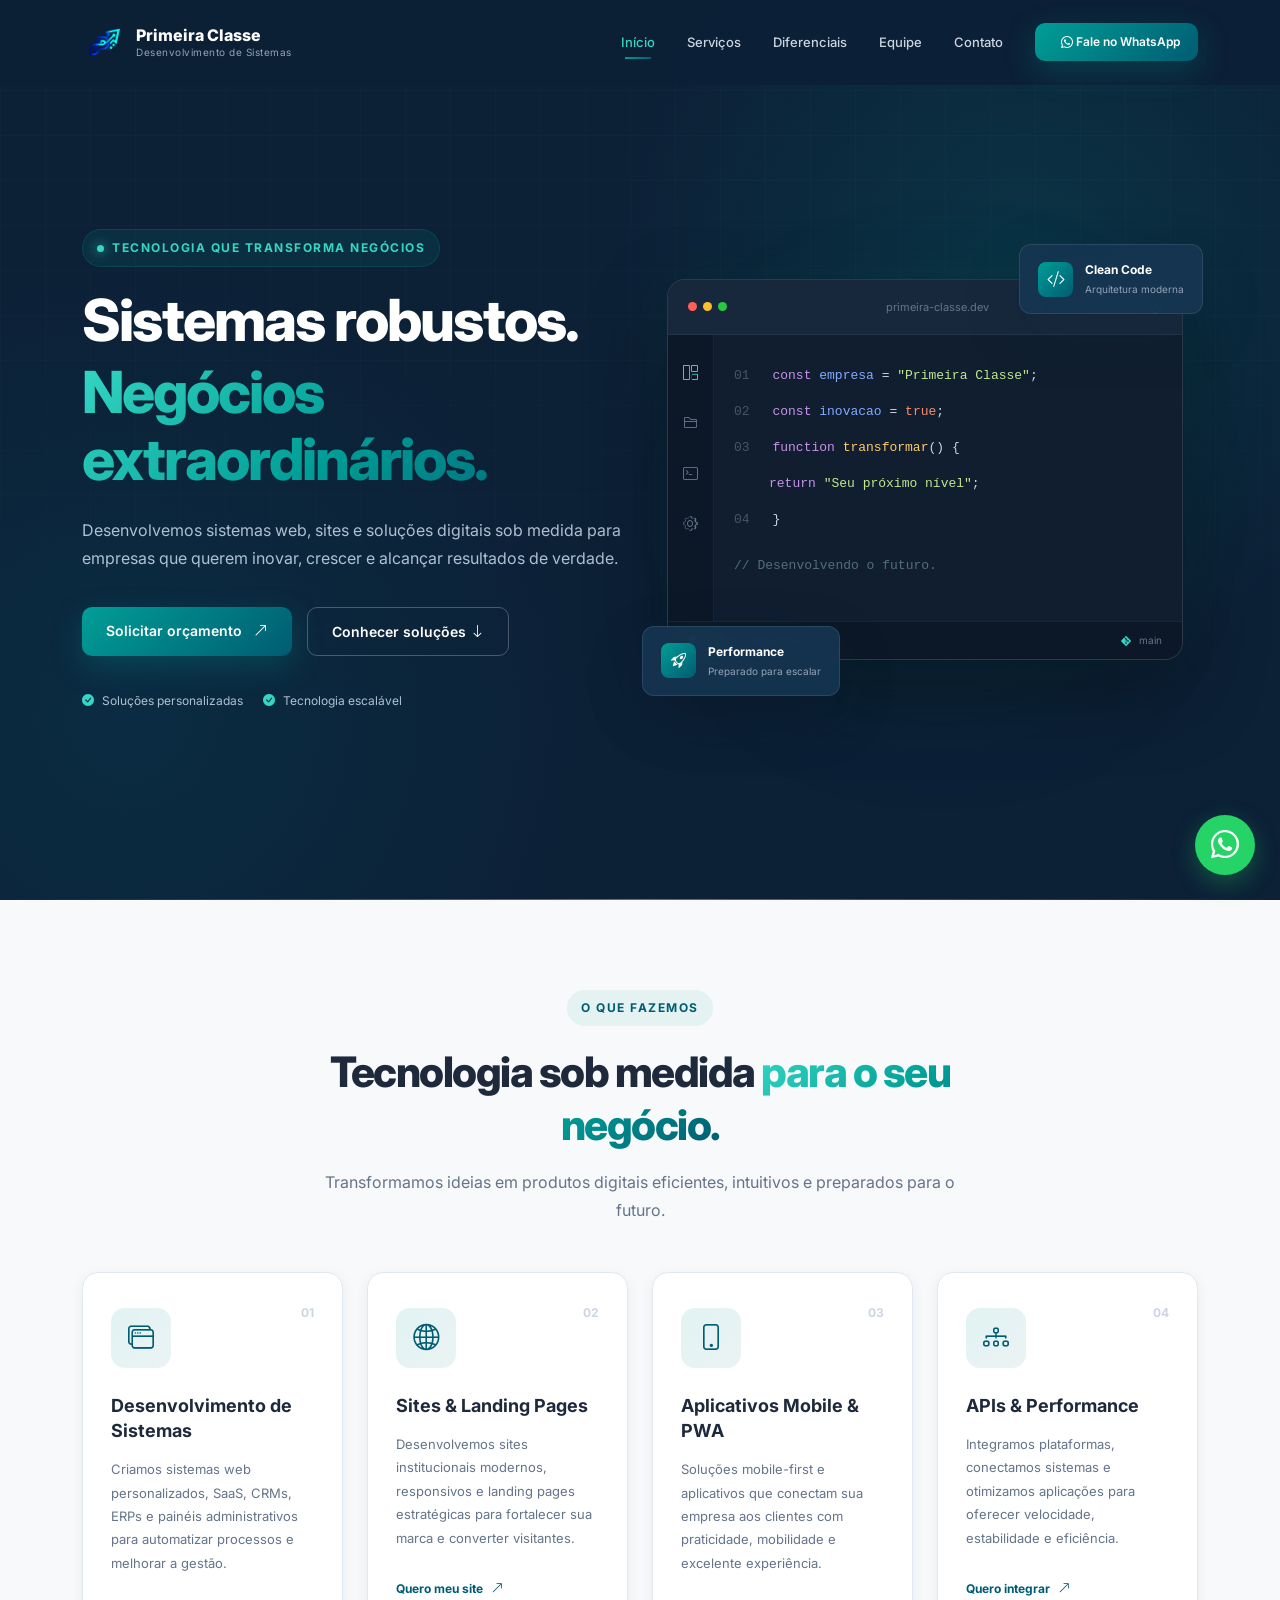
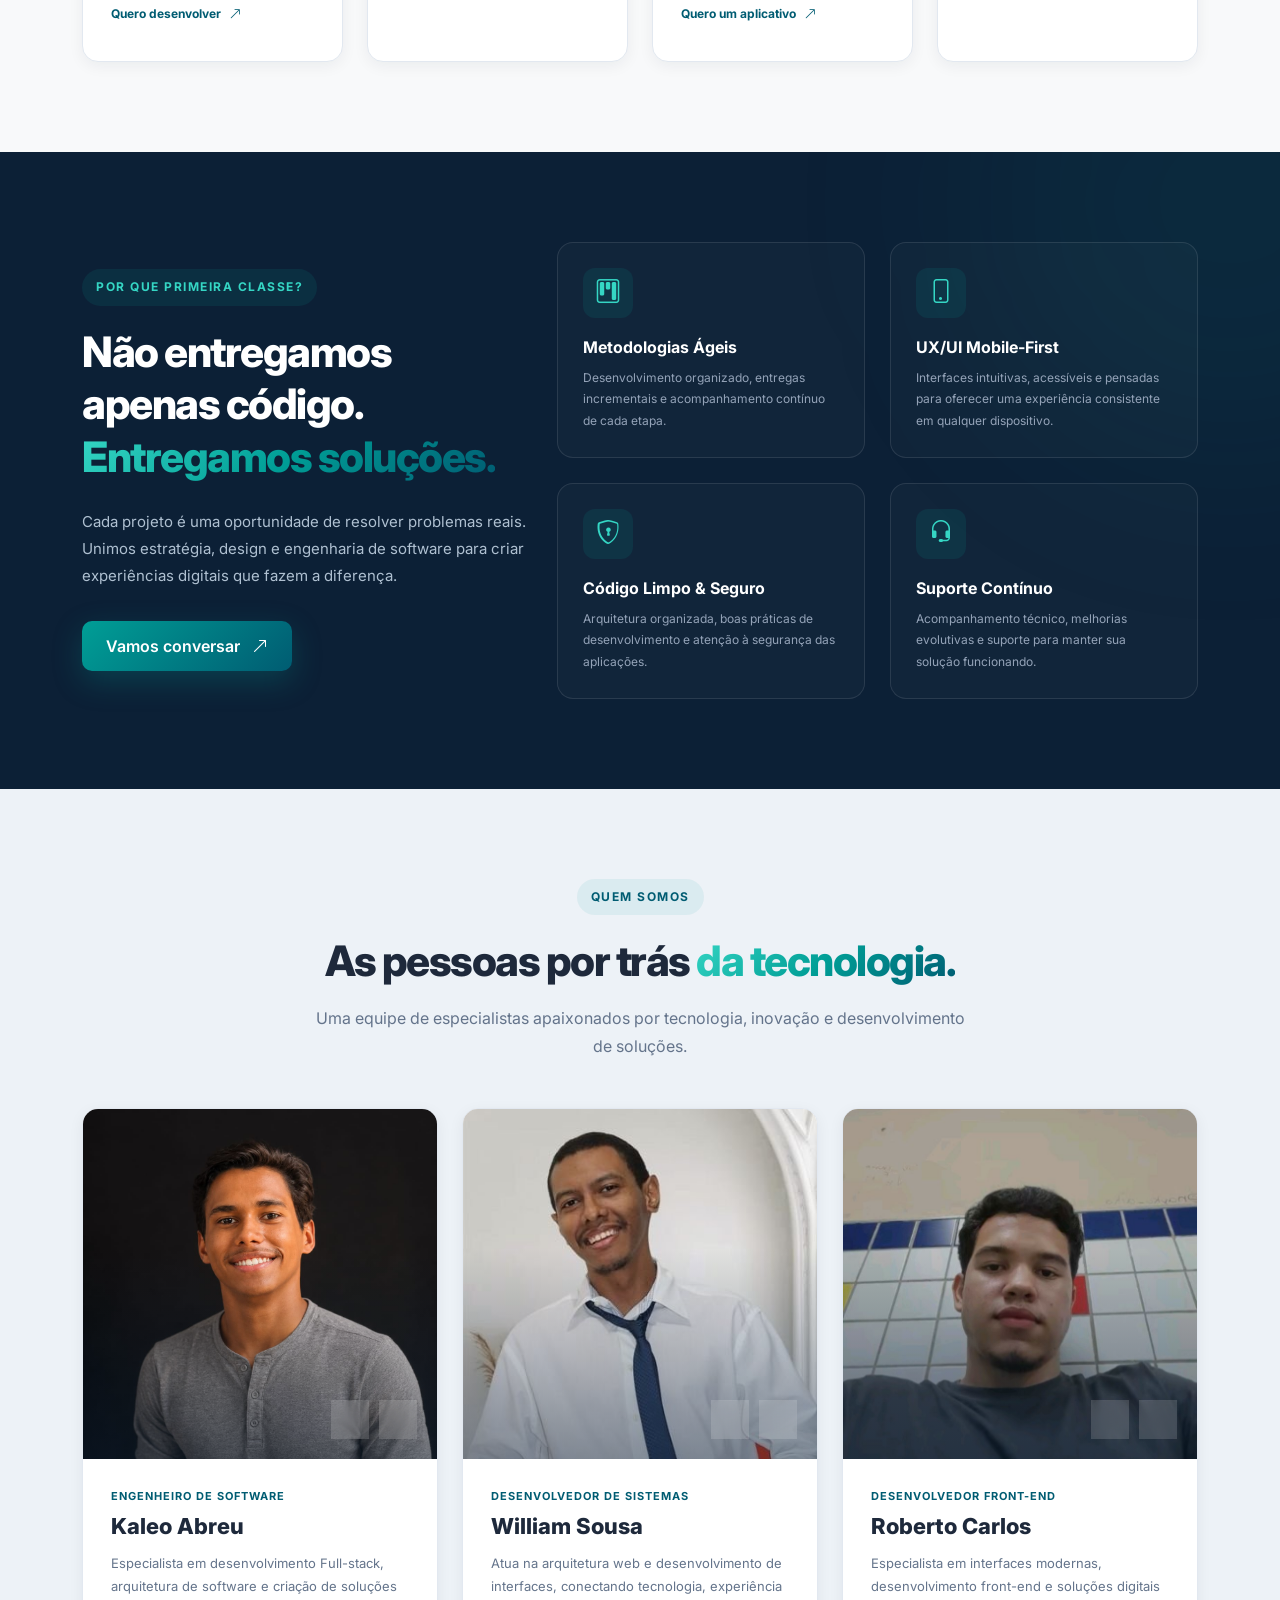
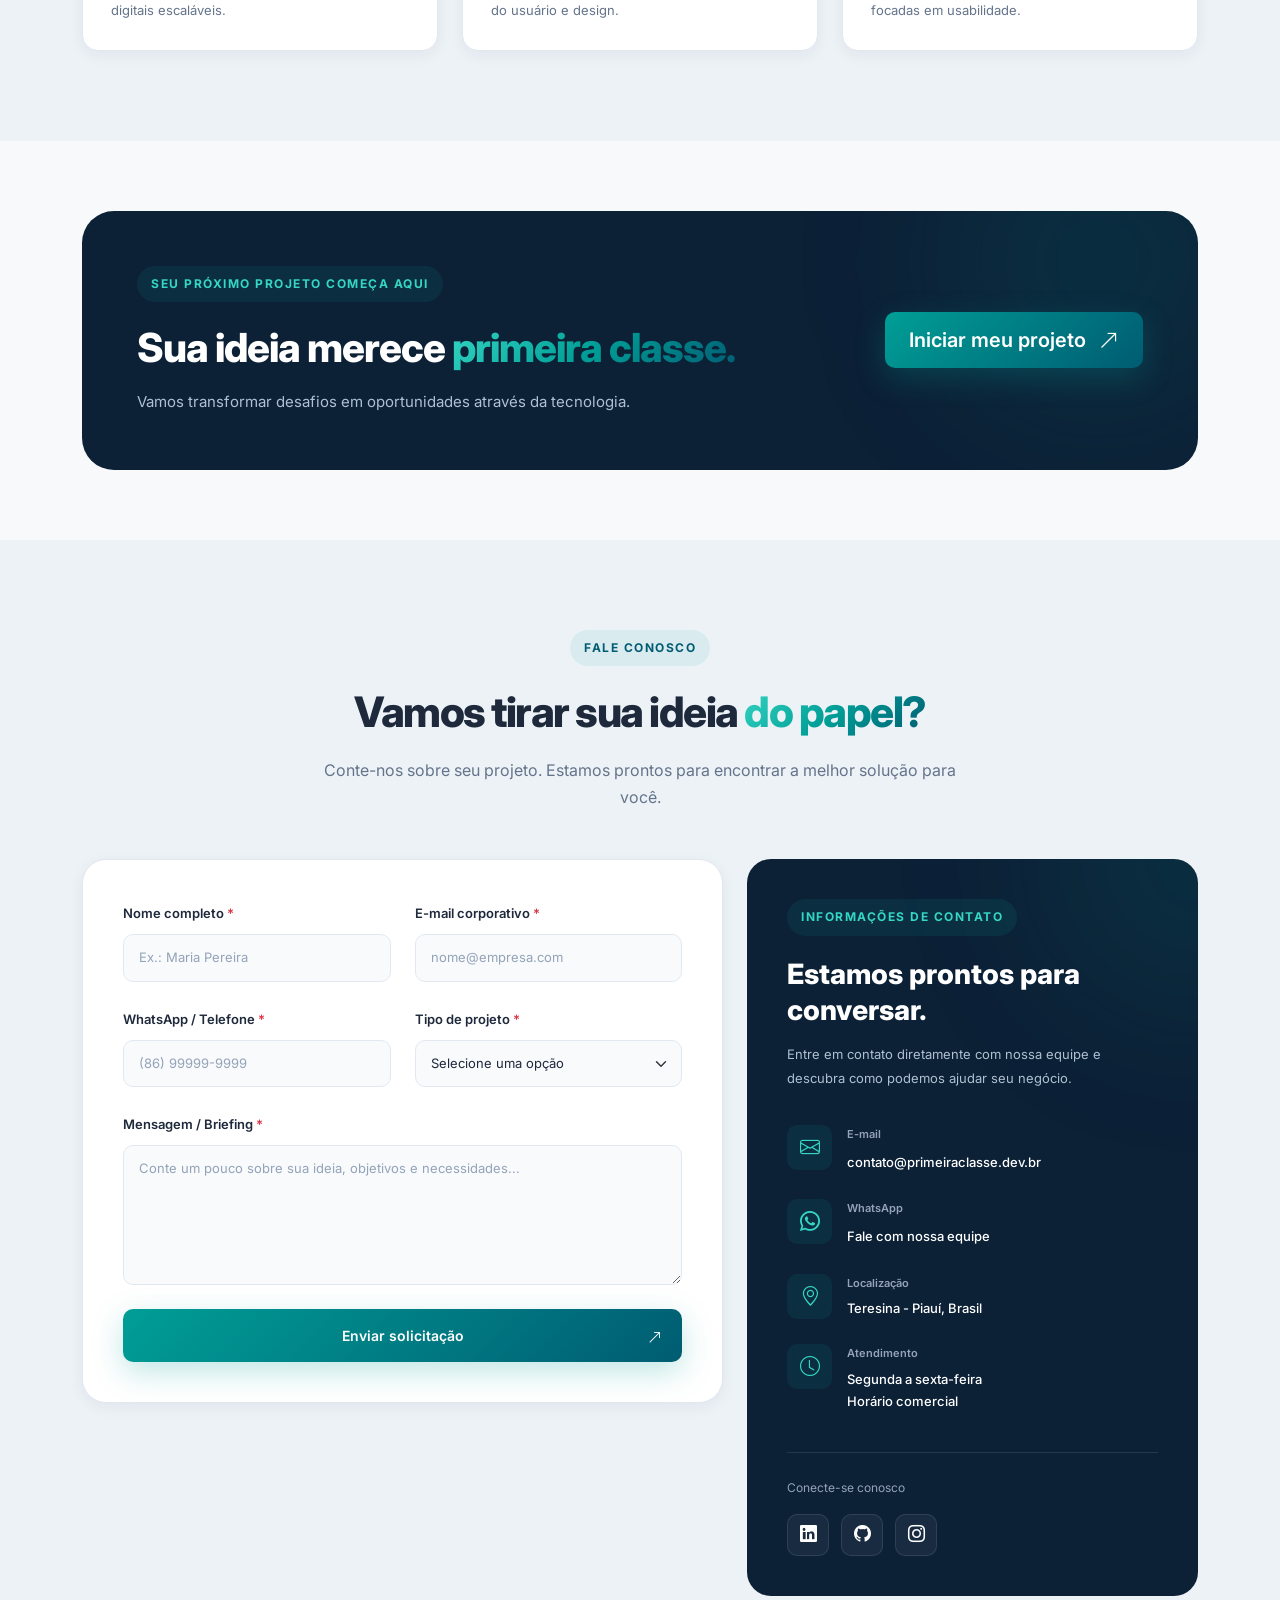
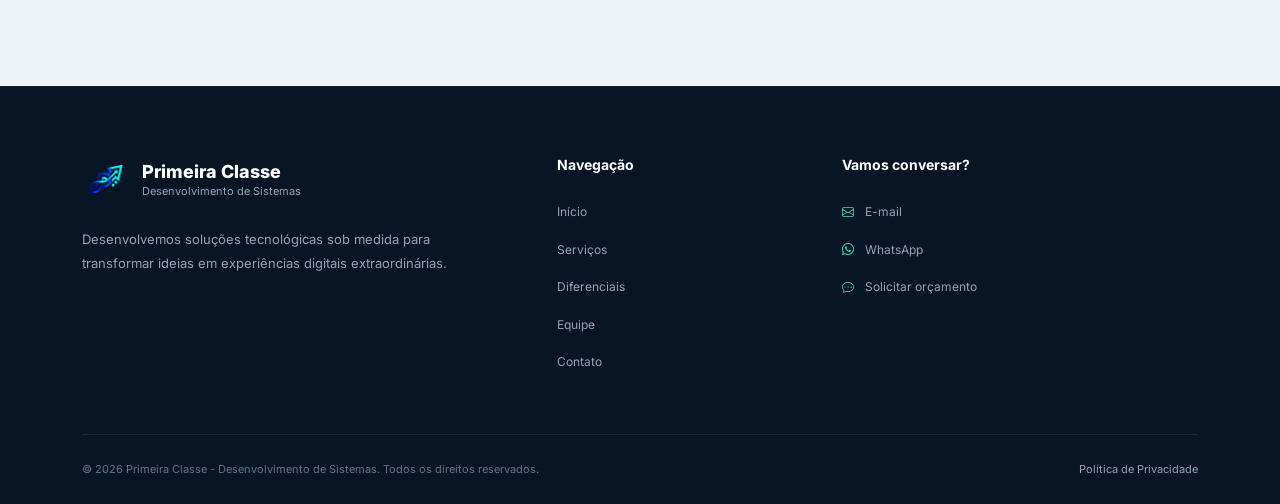
==== index.html @ 5c765a1a "sobre os fundadores" ====
<!DOCTYPE html>
<html lang="pt-BR">

<head>
    <meta charset="UTF-8">
    <meta name="viewport" content="width=device-width, initial-scale=1.0">

    <meta name="description"
        content="Primeira Classe - Desenvolvimento de Sistemas. Criamos sistemas web, sites modernos, aplicativos e soluções digitais sob medida para transformar negócios.">

    <meta name="keywords"
        content="desenvolvimento de sistemas, desenvolvimento web, sites, aplicativos, software sob medida, Primeira Classe">

    <meta name="author" content="Primeira Classe - Desenvolvimento de Sistemas">

    <meta name="theme-color" content="#0C2036">

    <!-- Open Graph (Redes Sociais) -->
    <meta property="og:type" content="website">
    <meta property="og:site_name" content="Primeira Classe">
    <meta property="og:title" content="Primeira Classe | Desenvolvimento de Sistemas">
    <meta property="og:description" content="Primeira Classe - Desenvolvimento de Sistemas. Criamos sistemas web, sites, aplicativos e soluções digitais para seu negócio.">
    <meta property="og:image" content="https://raw.githubusercontent.com/willianjonhy05/primeiraclassev2/refs/heads/main/img/banner_primeira_classe.jpg">
    <meta property="og:url" content="https://primeiraclasse.dev.br/">
    <meta property="og:locale" content="pt_BR">    



    <!-- Twitter Meta Tags -->
    <meta name="twitter:card" content="summary_large_image">
    <meta name="twitter:title" content="Primeira Classe | Desenvolvimento de Sistemas">
    <meta name="twitter:description" content="Primeira Classe - Desenvolvimento de Sistemas. Criamos sistemas web, sites, aplicativos e soluções digitais para seu negócio.">
    <meta name="twitter:image" content="https://raw.githubusercontent.com/willianjonhy05/primeiraclassev2/refs/heads/main/img/banner_primeira_classe.jpg">
    <meta property="twitter:domain" content="https://primeiraclasse.dev.br/">
    <meta property="twitter:url" content="https://primeiraclasse.dev.br/">
    <meta name="twitter:site" content="@primeiraclassedev">


    <meta property="og:image:width" content="1200">
    <meta property="og:image:height" content="630">
    <meta property="og:image:type" content="image/jpg">


    <title>Primeira Classe | Desenvolvimento de Sistemas</title>

    <!-- Favicon -->
    <link rel="icon" type="image/png" href="img/Logotipo tecnológico de crescimento azul e teal.png">

    <!-- Google Fonts -->
    <link rel="preconnect" href="https://fonts.googleapis.com">
    <link rel="preconnect" href="https://fonts.gstatic.com" crossorigin>

    <link href="https://fonts.googleapis.com/css2?family=Inter:wght@400;500;600;700;800&display=swap" rel="stylesheet">

    <!-- Bootstrap 5.3 -->
    <link href="https://cdn.jsdelivr.net/npm/bootstrap@5.3.3/dist/css/bootstrap.min.css" rel="stylesheet">

    <!-- Bootstrap Icons -->
    <link href="https://cdn.jsdelivr.net/npm/bootstrap-icons@1.11.3/font/bootstrap-icons.min.css" rel="stylesheet">

    <!-- CSS Customizado -->
    <link rel="stylesheet" href="style.css">

    <!-- Dados Estruturados Schema.org (JSON-LD) -->
<script type="application/ld+json">
{
  "@context": "https://schema.org",
  "@graph": [
    {
      "@type": "Organization",
      "@id": "https://primeiraclasse.dev.br/#organization",
      "name": "Primeira Classe Desenvolvimento de Sistemas",
      "alternateName": "Primeira Classe",
      "url": "https://primeiraclasse.dev.br",
      "logo": {
        "@type": "ImageObject",
        "url": "https://primeiraclasse.dev.br/assets/logo.png"
      },
      "description": "Empresa especializada no desenvolvimento de sistemas online, aplicações web sob medida, APIs e plataformas corporativas de alta performance.",
      "address": {
        "@type": "PostalAddress",
        "addressLocality": "Teresina",
        "addressRegion": "PI",
        "addressCountry": "BR"
      },
      "areaServed": {
        "@type": "Country",
        "name": "Brasil"
      },
      "founders": [
            {
                "@type": "Person",
                "@id": "https://primeiraclasse.dev.br/#johny-william",
                "name": "Johny William Pereira de Sousa",
                "alternateName": ["William Sousa", "Johny William"],
                "jobTitle": "Co-fundador, Jornalista & Desenvolvedor Web",
                "worksFor": { "@id": "https://primeiraclasse.dev.br/#organization" },
                "sameAs": [
                "https://github.com/willianjonhy05"
                ]
            },
            {
                "@type": "Person",
                "@id": "https://primeiraclasse.dev.br/#kaleo-cordeiro",
                "name": "Kaleo Cordeiro",
                "alternateName": ["Kaleo Abreu"],
                "jobTitle": "Co-fundador & Desenvolvedor de Sistemas",
                "worksFor": { "@id": "https://primeiraclasse.dev.br/#organization" },
                "sameAs": [
                "https://github.com/Kaleo-Abreu"
                ]
            },
            {
                "@type": "Person",
                "@id": "https://primeiraclasse.dev.br/#roberto-carlos",
                "name": "Roberto Carlos",
                "jobTitle": "Co-fundador & Desenvolvedor de Sistemas",
                "worksFor": { "@id": "https://primeiraclasse.dev.br/#organization" },
                "sameAs": [
                "https://github.com/Crvg07"
                ]
            }
            ],
      "knowsAbout": [
        "Desenvolvimento Web",
        "Sistemas Online Sob Medida",
        "Engenharia de Software",
        "Desenvolvimento de APIs",
        "Aplicações Mobile",
        "Arquitetura de Software"
      ],
      "sameAs": [
        "https://github.com/willianjonhy05"
      ]
    },
    {
      "@type": "WebSite",
      "@id": "https://primeiraclasse.dev.br/#website",
      "url": "https://primeiraclasse.dev.br",
      "name": "Primeira Classe | Sistemas Online de Alta Performance",
      "description": "Desenvolvimento de sistemas online, plataformas corporativas e soluções digitais sob medida.",
      "publisher": {
        "@id": "https://primeiraclasse.dev.br/#organization"
      },
      "inLanguage": "pt-BR"
    },
    {
      "@type": "Service",
      "serviceType": "Desenvolvimento de Sistemas Web e Software Sob Medida",
      "provider": {
        "@id": "https://primeiraclasse.dev.br/#organization"
      },
      "areaServed": {
        "@type": "Country",
        "name": "Brasil"
      },
      "hasOfferCatalog": {
        "@type": "OfferCatalog",
        "name": "Soluções Digitais Primeira Classe",
        "itemListElement": [
          {
            "@type": "Offer",
            "itemOffered": {
              "@type": "Service",
              "name": "Sistemas Web Customizados"
            }
          },
          {
            "@type": "Offer",
            "itemOffered": {
              "@type": "Service",
              "name": "APIs e Microsserviços"
            }
          },
          {
            "@type": "Offer",
            "itemOffered": {
              "@type": "Service",
              "name": "Plataformas Corporativas e Portais"
            }
          }
        ]
      }
    }
  ]
}
</script>
</head>

<body>

    <!-- =========================
         HEADER / NAVBAR
    ========================== -->
    <header>
        <nav class="navbar navbar-expand-lg fixed-top navbar-custom" id="mainNavbar">
            <div class="container">

                <a class="navbar-brand brand" href="#inicio">
                    <img src="img/Logotipo tecnológico de crescimento azul e teal.png" alt="Primeira Classe"
                        class="brand-logo" onerror="this.style.display='none'">

                    <span class="brand-text">
                        <strong>Primeira Classe</strong>
                        <small>Desenvolvimento de Sistemas</small>
                    </span>
                </a>

                <button class="navbar-toggler custom-toggler" type="button" data-bs-toggle="collapse"
                    data-bs-target="#navbarMenu" aria-controls="navbarMenu" aria-expanded="false"
                    aria-label="Abrir menu de navegação">

                    <i class="bi bi-list"></i>
                </button>

                <div class="collapse navbar-collapse" id="navbarMenu">

                    <ul class="navbar-nav ms-auto align-items-lg-center gap-lg-3">

                        <li class="nav-item">
                            <a class="nav-link active" href="#inicio">Início</a>
                        </li>

                        <li class="nav-item">
                            <a class="nav-link" href="#servicos">Serviços</a>
                        </li>

                        <li class="nav-item">
                            <a class="nav-link" href="#diferenciais">Diferenciais</a>
                        </li>

                        <li class="nav-item">
                            <a class="nav-link" href="#equipe">Equipe</a>
                        </li>

                        <li class="nav-item">
                            <a class="nav-link" href="#contato">Contato</a>
                        </li>

                        <li class="nav-item ms-lg-2">
                            <a href="https://wa.me/5586988978435" class="btn btn-primary-custom btn-navbar"
                                target="_blank" rel="noopener noreferrer">

                                <i class="bi bi-whatsapp"></i>
                                Fale no WhatsApp
                            </a>
                        </li>

                    </ul>

                </div>
            </div>
        </nav>
    </header>


    <main>

        <!-- =========================
             HERO SECTION
        ========================== -->
        <section class="hero-section" id="inicio">

            <div class="hero-background"></div>

            <div class="container position-relative">

                <div class="row align-items-center gy-5">

                    <div class="col-lg-6">

                        <div class="hero-content reveal">

                            <span class="section-tag hero-tag">
                                <span class="tag-dot"></span>
                                Tecnologia que transforma negócios
                            </span>

                            <h1>
                                Sistemas robustos.
                                <span class="gradient-text">
                                    Negócios extraordinários.
                                </span>
                            </h1>

                            <p class="hero-description">
                                Desenvolvemos sistemas web, sites e soluções digitais
                                sob medida para empresas que querem inovar, crescer
                                e alcançar resultados de verdade.
                            </p>

                            <div class="hero-buttons">

                                <a href="#contato" class="btn btn-primary-custom btn-lg">

                                    Solicitar orçamento
                                    <i class="bi bi-arrow-up-right"></i>
                                </a>

                                <a href="#servicos" class="btn btn-outline-light-custom btn-lg">

                                    Conhecer soluções
                                    <i class="bi bi-arrow-down"></i>
                                </a>

                            </div>

                            <div class="hero-trust">

                                <div class="trust-item">
                                    <i class="bi bi-check-circle-fill"></i>
                                    Soluções personalizadas
                                </div>

                                <div class="trust-item">
                                    <i class="bi bi-check-circle-fill"></i>
                                    Tecnologia escalável
                                </div>

                            </div>

                        </div>
                    </div>


                    <!-- Mockup tecnológico -->
                                    <div class="col-lg-6">
                    <div class="hero-visual reveal">
                        <div class="floating-badge badge-top">
                            <i class="bi bi-code-slash"></i>
                            <div>
                                <strong>Clean Code</strong>
                                <small>Arquitetura moderna</small>
                            </div>
                        </div>

                        <div class="code-window" id="tilt-window">
                            <div class="window-header">
                                <div class="window-dots">
                                    <span></span>
                                    <span></span>
                                    <span></span>
                                </div>
                                <span class="window-title">
                                    primeira-classe.dev
                                </span>
                                <i class="bi bi-shield-check"></i>
                            </div>

                            <div class="code-content">
                                <div class="code-sidebar">
                                    <i class="bi bi-grid-1x2"></i>
                                    <i class="bi bi-folder2"></i>
                                    <i class="bi bi-terminal"></i>
                                    <i class="bi bi-gear"></i>
                                </div>

                                <div class="code-editor">
                                    <div class="code-line">
                                        <span class="line-number">01</span>
                                        <span class="code-purple">const</span>
                                        <span class="code-blue"> empresa</span> =
                                        <span class="code-green"> "Primeira Classe"</span>;
                                    </div>
                                    <div class="code-line">
                                        <span class="line-number">02</span>
                                        <span class="code-purple">const</span>
                                        <span class="code-blue"> inovacao</span> =
                                        <span class="code-orange"> true</span>;
                                    </div>
                                    <div class="code-line">
                                        <span class="line-number">03</span>
                                        <span class="code-purple">function</span>
                                        <span class="code-yellow"> transformar</span>() {
                                    </div>
                                    <div class="code-line indent">
                                        <span class="code-purple">return</span>
                                        <span class="code-green"> "Seu próximo nível"</span>;
                                    </div>
                                    <div class="code-line">
                                        <span class="line-number">04</span>
                                        }
                                    </div>
                                    <div class="code-line mt-4">
                                        <span class="code-comment">
                                            // Desenvolvendo o futuro.
                                        </span>
                                    </div>
                                </div>
                            </div>

                            <div class="window-footer">
                                <span>
                                    <i class="bi bi-circle-fill"></i>
                                    Sistema operacional
                                </span>
                                <span>
                                    <i class="bi bi-git"></i>
                                    main
                                </span>
                            </div>
                        </div>

                        <div class="floating-badge badge-bottom">
                            <div class="badge-icon">
                                <i class="bi bi-rocket-takeoff"></i>
                            </div>
                            <div>
                                <strong>Performance</strong>
                                <small>Preparado para escalar</small>
                            </div>
                        </div>

                        <div class="visual-glow"></div>
                    </div>
                </div>

                </div>
            </div>

            <div class="hero-bottom-line"></div>

        </section>


        <!-- =========================
             SERVIÇOS
        ========================== -->
        <section class="services-section section-padding" id="servicos">

            <div class="container">

                <div class="section-header text-center reveal">

                    <span class="section-tag">
                        O que fazemos
                    </span>

                    <h2>
                        Tecnologia sob medida
                        <span class="gradient-text-light">
                            para o seu negócio.
                        </span>
                    </h2>

                    <p>
                        Transformamos ideias em produtos digitais eficientes,
                        intuitivos e preparados para o futuro.
                    </p>

                </div>

                <div class="row g-4 mt-4">

                    <!-- Serviço 1 -->
                    <div class="col-md-6 col-xl-3">

                        <article class="service-card reveal">

                            <div class="service-icon">
                                <i class="bi bi-window-stack"></i>
                            </div>

                            <span class="service-number">01</span>

                            <h3>Desenvolvimento de Sistemas</h3>

                            <p>
                                Criamos sistemas web personalizados, SaaS, CRMs,
                                ERPs e painéis administrativos para automatizar
                                processos e melhorar a gestão.
                            </p>

                            <a href="#contato" class="service-link">
                                Quero desenvolver
                                <i class="bi bi-arrow-up-right"></i>
                            </a>

                        </article>
                    </div>


                    <!-- Serviço 2 -->
                    <div class="col-md-6 col-xl-3">

                        <article class="service-card reveal">

                            <div class="service-icon">
                                <i class="bi bi-globe2"></i>
                            </div>

                            <span class="service-number">02</span>

                            <h3>Sites & Landing Pages</h3>

                            <p>
                                Desenvolvemos sites institucionais modernos,
                                responsivos e landing pages estratégicas
                                para fortalecer sua marca e converter visitantes.
                            </p>

                            <a href="#contato" class="service-link">
                                Quero meu site
                                <i class="bi bi-arrow-up-right"></i>
                            </a>

                        </article>
                    </div>


                    <!-- Serviço 3 -->
                    <div class="col-md-6 col-xl-3">

                        <article class="service-card reveal">

                            <div class="service-icon">
                                <i class="bi bi-phone"></i>
                            </div>

                            <span class="service-number">03</span>

                            <h3>Aplicativos Mobile & PWA</h3>

                            <p>
                                Soluções mobile-first e aplicativos que conectam
                                sua empresa aos clientes com praticidade,
                                mobilidade e excelente experiência.
                            </p>

                            <a href="#contato" class="service-link">
                                Quero um aplicativo
                                <i class="bi bi-arrow-up-right"></i>
                            </a>

                        </article>
                    </div>


                    <!-- Serviço 4 -->
                    <div class="col-md-6 col-xl-3">

                        <article class="service-card reveal">

                            <div class="service-icon">
                                <i class="bi bi-diagram-3"></i>
                            </div>

                            <span class="service-number">04</span>

                            <h3>APIs & Performance</h3>

                            <p>
                                Integramos plataformas, conectamos sistemas
                                e otimizamos aplicações para oferecer
                                velocidade, estabilidade e eficiência.
                            </p>

                            <a href="#contato" class="service-link">
                                Quero integrar
                                <i class="bi bi-arrow-up-right"></i>
                            </a>

                        </article>
                    </div>

                </div>

            </div>

        </section>


        <!-- =========================
             DIFERENCIAIS
        ========================== -->
        <section class="differentials-section section-padding" id="diferenciais">

            <div class="container">

                <div class="row align-items-center gy-5">

                    <div class="col-lg-5">

                        <div class="differentials-content reveal">

                            <span class="section-tag">
                                Por que Primeira Classe?
                            </span>

                            <h2>
                                Não entregamos apenas código.
                                <span class="gradient-text-light">
                                    Entregamos soluções.
                                </span>
                            </h2>

                            <p>
                                Cada projeto é uma oportunidade de resolver
                                problemas reais. Unimos estratégia, design
                                e engenharia de software para criar experiências
                                digitais que fazem a diferença.
                            </p>

                            <a href="#contato" class="btn btn-primary-custom mt-3">

                                Vamos conversar
                                <i class="bi bi-arrow-up-right"></i>

                            </a>

                        </div>

                    </div>


                    <div class="col-lg-7">

                        <div class="differentials-grid">

                            <article class="differential-item reveal">

                                <div class="differential-icon">
                                    <i class="bi bi-kanban"></i>
                                </div>

                                <div>
                                    <h3>Metodologias Ágeis</h3>

                                    <p>
                                        Desenvolvimento organizado, entregas
                                        incrementais e acompanhamento contínuo
                                        de cada etapa.
                                    </p>
                                </div>

                            </article>


                            <article class="differential-item reveal">

                                <div class="differential-icon">
                                    <i class="bi bi-phone"></i>
                                </div>

                                <div>
                                    <h3>UX/UI Mobile-First</h3>

                                    <p>
                                        Interfaces intuitivas, acessíveis e
                                        pensadas para oferecer uma experiência
                                        consistente em qualquer dispositivo.
                                    </p>
                                </div>

                            </article>


                            <article class="differential-item reveal">

                                <div class="differential-icon">
                                    <i class="bi bi-shield-lock"></i>
                                </div>

                                <div>
                                    <h3>Código Limpo & Seguro</h3>

                                    <p>
                                        Arquitetura organizada, boas práticas
                                        de desenvolvimento e atenção à
                                        segurança das aplicações.
                                    </p>
                                </div>

                            </article>


                            <article class="differential-item reveal">

                                <div class="differential-icon">
                                    <i class="bi bi-headset"></i>
                                </div>

                                <div>
                                    <h3>Suporte Contínuo</h3>

                                    <p>
                                        Acompanhamento técnico, melhorias
                                        evolutivas e suporte para manter
                                        sua solução funcionando.
                                    </p>
                                </div>

                            </article>

                        </div>

                    </div>

                </div>

            </div>

        </section>


        <!-- =========================
             EQUIPE
        ========================== -->
        <section class="team-section section-padding" id="equipe">

            <div class="container">

                <div class="section-header text-center reveal">

                    <span class="section-tag">
                        Quem somos
                    </span>

                    <h2>
                        As pessoas por trás
                        <span class="gradient-text-light">
                            da tecnologia.
                        </span>
                    </h2>

                    <p>
                        Uma equipe de especialistas apaixonados por
                        tecnologia, inovação e desenvolvimento de soluções.
                    </p>

                </div>


                <div class="row g-4 mt-4">

                    <!-- Kaleo Abreu -->
                    <div class="col-md-6 col-lg-4">

                        <article class="team-card reveal">

                            <div class="team-image-wrapper">

                                <img src="img/time/foto-kaleo.jpeg" alt="Foto de Kaleo Abreu" class="team-image"
                                    loading="lazy">

                                <div class="team-image-overlay"></div>

                                <div class="team-social">

                                    <a href="https://github.com/Kaleo-Abreu" target="_blank" rel="noopener noreferrer"
                                        aria-label="GitHub de Kaleo Abreu">

                                        <i class="bi bi-github"></i>
                                    </a>

                                    <a href="https://www.linkedin.com/in/kaleo-abreu/" target="_blank"
                                        rel="noopener noreferrer" aria-label="LinkedIn de Kaleo Abreu">

                                        <i class="bi bi-linkedin"></i>
                                    </a>

                                </div>

                            </div>

                            <div class="team-info">

                                <span class="team-role">
                                    Engenheiro de Software
                                </span>

                                <h3>Kaleo Abreu</h3>

                                <p>
                                    Especialista em desenvolvimento Full-stack,
                                    arquitetura de software e criação de
                                    soluções digitais escaláveis.
                                </p>

                            </div>

                        </article>

                    </div>


                    <!-- William Sousa -->
                    <div class="col-md-6 col-lg-4">

                        <article class="team-card reveal">

                            <div class="team-image-wrapper">

                                <img src="img/time/foto-william.jpg" alt="Foto de William Sousa" class="team-image"
                                    loading="lazy">

                                <div class="team-image-overlay"></div>

                                <div class="team-social">

                                    <a href="https://github.com/willianjonhy05" target="_blank"
                                        rel="noopener noreferrer" aria-label="GitHub de William Sousa">

                                        <i class="bi bi-github"></i>
                                    </a>

                                    <a href="https://www.linkedin.com/in/johny-william-326854116/" target="_blank"
                                        rel="noopener noreferrer" aria-label="LinkedIn de William Sousa">

                                        <i class="bi bi-linkedin"></i>
                                    </a>

                                </div>

                            </div>

                            <div class="team-info">

                                <span class="team-role">
                                    Desenvolvedor de Sistemas
                                </span>

                                <h3>William Sousa</h3>

                                <p>
                                    Atua na arquitetura web e desenvolvimento
                                    de interfaces, conectando tecnologia,
                                    experiência do usuário e design.
                                </p>

                            </div>

                        </article>

                    </div>


                    <!-- Roberto Carlos -->
                    <div class="col-md-6 col-lg-4">

                        <article class="team-card reveal">

                            <div class="team-image-wrapper">

                                <img src="img/time/foto-roberto.jpeg"
                                    alt="Foto de Roberto Carlos" class="team-image" loading="lazy">

                                <div class="team-image-overlay"></div>

                                <div class="team-social">

                                    <a href="https://github.com/Crvg07" target="_blank" rel="noopener noreferrer"
                                        aria-label="GitHub de Roberto Carlos">

                                        <i class="bi bi-github"></i>
                                    </a>

                                    <a href="https://www.linkedin.com/in/roberto-carlos-14a9363b0" target="_blank" rel="noopener noreferrer"
                                        aria-label="LinkedIn de Roberto Carlos">

                                        <i class="bi bi-linkedin"></i>
                                    </a>

                                </div>

                            </div>

                            <div class="team-info">

                                <span class="team-role">
                                    Desenvolvedor Front-end
                                </span>

                                <h3>Roberto Carlos</h3>

                                <p>
                                    Especialista em interfaces modernas,
                                    desenvolvimento front-end e soluções
                                    digitais focadas em usabilidade.
                                </p>

                            </div>

                        </article>

                    </div>

                </div>

            </div>

        </section>


        <!-- =========================
             CTA INTERMEDIÁRIO
        ========================== -->
        <section class="cta-section">

            <div class="container">

                <div class="cta-box reveal">

                    <div class="cta-content">

                        <span class="section-tag cta-tag">
                            Seu próximo projeto começa aqui
                        </span>

                        <h2>
                            Sua ideia merece
                            <span class="gradient-text">
                                primeira classe.
                            </span>
                        </h2>

                        <p>
                            Vamos transformar desafios em oportunidades
                            através da tecnologia.
                        </p>

                    </div>

                    <a href="#contato" class="btn btn-primary-custom btn-lg">

                        Iniciar meu projeto
                        <i class="bi bi-arrow-up-right"></i>

                    </a>

                </div>

            </div>

        </section>


        <!-- =========================
             CONTATO
        ========================== -->
        <section class="contact-section section-padding" id="contato">

            <div class="container">

                <div class="section-header text-center reveal">

                    <span class="section-tag">
                        Fale conosco
                    </span>

                    <h2>
                        Vamos tirar sua ideia
                        <span class="gradient-text-light">
                            do papel?
                        </span>
                    </h2>

                    <p>
                        Conte-nos sobre seu projeto. Estamos prontos
                        para encontrar a melhor solução para você.
                    </p>

                </div>


                <div class="row g-4 mt-4">

                    <!-- Formulário -->
                    <div class="col-lg-7">
                        <div class="contact-form-card reveal">

                            <form action="https://formsubmit.co/ajax/primeiraclassedev@gmail.com" method="POST"
                                id="contactForm" novalidate>
                                <!-- Configurações do FormSubmit -->
                                <input type="hidden" name="_captcha" value="false">
                                <input type="hidden" name="_template" value="table">
                                <input type="hidden" name="_subject"
                                    value="Nova mensagem pelo site da Primeira Classe - Desenvolvimento de Sistemas">

                                <!-- Honeypot anti-spam (deve ser text invisível, não hidden) -->
                                <input type="text" name="_honey" style="display:none" tabindex="-1" autocomplete="off">

                                <div class="row g-4">
                                    <div class="col-md-6">
                                        <label for="nome" class="form-label">
                                            Nome completo <span class="text-danger">*</span>
                                        </label>
                                        <input type="text" class="form-control" id="nome" name="nome"
                                            placeholder="Ex.: Maria Pereira" autocomplete="name" required>
                                        <div class="invalid-feedback">
                                            Informe seu nome completo.
                                        </div>
                                    </div>

                                    <div class="col-md-6">
                                        <label for="email" class="form-label">
                                            E-mail corporativo <span class="text-danger">*</span>
                                        </label>
                                        <input type="email" class="form-control" id="email" name="email"
                                            placeholder="nome@empresa.com" autocomplete="email" required>
                                        <div class="invalid-feedback">
                                            Informe um e-mail válido.
                                        </div>
                                    </div>

                                    <div class="col-md-6">
                                        <label for="telefone" class="form-label">
                                            WhatsApp / Telefone <span class="text-danger">*</span>
                                        </label>
                                        <input type="tel" class="form-control" id="telefone" name="telefone"
                                            placeholder="(86) 99999-9999" autocomplete="tel" maxlength="15" required>
                                        <div class="invalid-feedback">
                                            Informe um telefone válido.
                                        </div>
                                    </div>

                                    <div class="col-md-6">
                                        <label for="projeto" class="form-label">
                                            Tipo de projeto <span class="text-danger">*</span>
                                        </label>
                                        <select class="form-select" id="projeto" name="projeto" required>
                                            <option value="" selected disabled>Selecione uma opção</option>
                                            <option value="Sistema Web">Sistema Web</option>
                                            <option value="Site Institucional">Site Institucional</option>
                                            <option value="Landing Page">Landing Page</option>
                                            <option value="Aplicativo Mobile">Aplicativo Mobile</option>
                                            <option value="API e Integrações">API e Integrações</option>
                                            <option value="Consultoria">Consultoria</option>
                                            <option value="Outro">Outro</option>
                                        </select>
                                        <div class="invalid-feedback">
                                            Selecione o tipo de projeto.
                                        </div>
                                    </div>

                                    <div class="col-12">
                                        <label for="mensagem" class="form-label">
                                            Mensagem / Briefing <span class="text-danger">*</span>
                                        </label>
                                        <textarea class="form-control" id="mensagem" name="mensagem" rows="5"
                                            placeholder="Conte um pouco sobre sua ideia, objetivos e necessidades..."
                                            required></textarea>
                                        <div class="invalid-feedback">
                                            Descreva brevemente seu projeto.
                                        </div>
                                    </div>

                                    <div class="col-12">
                                        <button type="submit" class="btn btn-primary-custom btn-submit w-100"
                                            id="submitButton">
                                            <span class="button-text">Enviar solicitação</span>
                                            <span class="button-loading d-none">
                                                <span class="spinner-border spinner-border-sm" role="status"
                                                    aria-hidden="true"></span>
                                                Enviando...
                                            </span>
                                            <i class="bi bi-arrow-up-right button-icon ms-2"></i>
                                        </button>
                                    </div>
                                </div>
                            </form>

                            <!-- Mensagens de retorno -->
                            <div class="alert alert-success mt-4 d-none" id="successMessage" role="alert">
                                <i class="bi bi-check-circle-fill me-2"></i>
                                Solicitação enviada com sucesso! Em breve entraremos em contato.
                            </div>

                            <div class="alert alert-danger mt-4 d-none" id="errorMessage" role="alert">
                                <i class="bi bi-exclamation-triangle-fill me-2"></i>
                                Ocorreu um erro ao enviar a mensagem. Tente novamente em instantes.
                            </div>

                        </div>
                    </div>

                    <!-- Informações de contato -->
                    <div class="col-lg-5">

                        <aside class="contact-info-card reveal">

                            <span class="section-tag contact-tag">
                                Informações de contato
                            </span>

                            <h3>
                                Estamos prontos para conversar.
                            </h3>

                            <p>
                                Entre em contato diretamente com nossa equipe
                                e descubra como podemos ajudar seu negócio.
                            </p>


                            <div class="contact-info-list">

                                <div class="contact-info-item">

                                    <div class="contact-info-icon">
                                        <i class="bi bi-envelope"></i>
                                    </div>

                                    <div>
                                        <span>E-mail</span>

                                        <a href="mailto:contato@primeiraclasse.dev.br">
                                            contato@primeiraclasse.dev.br
                                        </a>
                                    </div>

                                </div>


                                <div class="contact-info-item">

                                    <div class="contact-info-icon">
                                        <i class="bi bi-whatsapp"></i>
                                    </div>

                                    <div>
                                        <span>WhatsApp</span>

                                        <a href="https://wa.me/5586988978435" target="_blank" rel="noopener noreferrer">

                                            Fale com nossa equipe
                                        </a>
                                    </div>

                                </div>


                                <div class="contact-info-item">

                                    <div class="contact-info-icon">
                                        <i class="bi bi-geo-alt"></i>
                                    </div>

                                    <div>
                                        <span>Localização</span>

                                        <p>
                                            Teresina - Piauí, Brasil
                                        </p>
                                    </div>

                                </div>


                                <div class="contact-info-item">

                                    <div class="contact-info-icon">
                                        <i class="bi bi-clock"></i>
                                    </div>

                                    <div>
                                        <span>Atendimento</span>

                                        <p>
                                            Segunda a sexta-feira
                                            <br>
                                            Horário comercial
                                        </p>
                                    </div>

                                </div>

                            </div>


                            <div class="contact-social">

                                <span>Conecte-se conosco</span>

                                <div class="social-links">

                                    <a href="https://linkedin.com/" target="_blank" rel="noopener noreferrer"
                                        aria-label="LinkedIn da Primeira Classe">

                                        <i class="bi bi-linkedin"></i>
                                    </a>

                                    <a href="https://github.com/primeiraclassedev" target="_blank" rel="noopener noreferrer"
                                        aria-label="GitHub da Primeira Classe">

                                        <i class="bi bi-github"></i>
                                    </a>

                                    <a href="https://instagram.com/primeiraclassedev" target="_blank" rel="noopener noreferrer"
                                        aria-label="Instagram da Primeira Classe">

                                        <i class="bi bi-instagram"></i>
                                    </a>

                                </div>

                            </div>

                        </aside>

                    </div>

                </div>

            </div>

        </section>

    </main>


    <!-- =========================
         FOOTER
    ========================== -->
    <footer class="footer-section">

        <div class="container">

            <div class="row gy-5">

                <div class="col-lg-5">

                    <a href="#inicio" class="footer-brand">

                        <img src="img/Logotipo tecnológico de crescimento azul e teal.png" alt="Primeira Classe"
                            class="footer-logo brand-logo" onerror="this.style.display='none'">

                        <div>
                            <strong>Primeira Classe</strong>
                            <span>Desenvolvimento de Sistemas</span>
                        </div>

                    </a>

                    <p class="footer-description">

                        Desenvolvemos soluções tecnológicas sob medida
                        para transformar ideias em experiências digitais
                        extraordinárias.

                    </p>

                </div>


                <div class="col-6 col-lg-3">

                    <h4 class="footer-title">
                        Navegação
                    </h4>

                    <ul class="footer-links">

                        <li>
                            <a href="#inicio">Início</a>
                        </li>

                        <li>
                            <a href="#servicos">Serviços</a>
                        </li>

                        <li>
                            <a href="#diferenciais">Diferenciais</a>
                        </li>

                        <li>
                            <a href="#equipe">Equipe</a>
                        </li>

                        <li>
                            <a href="#contato">Contato</a>
                        </li>

                    </ul>

                </div>


                <div class="col-6 col-lg-4">

                    <h4 class="footer-title">
                        Vamos conversar?
                    </h4>

                    <ul class="footer-links">

                        <li>
                            <a href="mailto:contato@primeiraclasse.dev.br">
                                <i class="bi bi-envelope me-2"></i>
                                E-mail
                            </a>
                        </li>

                        <li>
                            <a href="https://wa.me/5586988978435" target="_blank" rel="noopener noreferrer">

                                <i class="bi bi-whatsapp me-2"></i>
                                WhatsApp
                            </a>
                        </li>

                        <li>
                            <a href="#contato">
                                <i class="bi bi-chat-dots me-2"></i>
                                Solicitar orçamento
                            </a>
                        </li>

                    </ul>

                </div>

            </div>


            <div class="footer-bottom">

                <p>
                    © 2026 Primeira Classe - Desenvolvimento de Sistemas.
                    Todos os direitos reservados.
                </p>

                <a href="#" class="privacy-link">

                    Política de Privacidade
                </a>

            </div>

        </div>

    </footer>


    <!-- Botão flutuante WhatsApp -->
    <a href="https://wa.me/5586988978435" class="whatsapp-float" target="_blank" rel="noopener noreferrer"
        aria-label="Fale conosco pelo WhatsApp">

        <i class="bi bi-whatsapp"></i>

    </a>


    <!-- Bootstrap JS -->
    <script src="https://cdn.jsdelivr.net/npm/bootstrap@5.3.3/dist/js/bootstrap.bundle.min.js"></script>

    <!-- JavaScript Customizado -->
    <script src="script.js"></script>

</body>

</html>
---- style.css ----
/* =========================================
   PRIMEIRA CLASSE
   Desenvolvimento de Sistemas
   style.css
========================================= */


/* =========================================
   1. VARIÁVEIS GLOBAIS
========================================= */

:root {

    /* Identidade visual */
    --primary: #0C2036;
    --primary-light: #163651;
    --primary-dark: #071525;

    --accent: #009E96;
    --accent-dark: #005C72;

    --gradient-primary: linear-gradient(
        135deg,
        #009E96 0%,
        #005C72 100%
    );

    --gradient-text: linear-gradient(
        135deg,
        #35D6C4 0%,
        #009E96 50%,
        #005C72 100%
    );

    /* Fundos */
    --background-light: #F8F9FA;
    --background-gray: #EDF2F7;
    --white: #FFFFFF;

    /* Textos */
    --text-primary: #1E293B;
    --text-secondary: #64748B;
    --text-light: #CBD5E1;

    /* Bordas */
    --border-color: #E2E8F0;
    --border-dark: rgba(255, 255, 255, 0.10);

    /* Tipografia */
    --font-primary: 'Inter', sans-serif;

    /* Efeitos */
    --shadow-sm: 0 4px 15px rgba(12, 32, 54, 0.06);

    --shadow-md: 0 10px 35px rgba(12, 32, 54, 0.10);

    --shadow-lg: 0 20px 60px rgba(12, 32, 54, 0.15);

    --shadow-accent: 0 10px 30px rgba(0, 158, 150, 0.25);

    /* Bordas arredondadas */
    --radius-sm: 8px;
    --radius-md: 16px;
    --radius-lg: 24px;
    --radius-xl: 32px;

    /* Transições */
    --transition: all 0.3s ease;

}


/* =========================================
   2. RESET E CONFIGURAÇÕES GERAIS
========================================= */

* {
    margin: 0;
    padding: 0;
    box-sizing: border-box;
}

html {
    scroll-behavior: smooth;
    scroll-padding-top: 90px;
}

body {
    font-family: var(--font-primary);
    color: var(--text-primary);
    background-color: var(--background-light);
    font-size: 15px;
    line-height: 1.7;
    overflow-x: hidden;
}

img {
    max-width: 100%;
    display: block;
}

a {
    text-decoration: none;
    transition: var(--transition);
}

button,
input,
select,
textarea {
    font-family: inherit;
}

button {
    cursor: pointer;
}

section {
    position: relative;
}

::selection {
    background-color: var(--accent);
    color: var(--white);
}


/* =========================================
   3. ELEMENTOS REUTILIZÁVEIS
========================================= */

.section-padding {
    padding: 90px 0;
}

.section-tag {
    display: inline-flex;
    align-items: center;
    gap: 8px;

    font-size: 12px;
    font-weight: 700;
    text-transform: uppercase;
    letter-spacing: 1.5px;

    color: var(--accent-dark);

    background-color: rgba(0, 158, 150, 0.08);

    padding: 8px 14px;

    border-radius: 50px;

    margin-bottom: 20px;
}

.section-header {
    max-width: 750px;
    margin: 0 auto;
}

.section-header h2 {
    font-size: clamp(28px, 4vw, 42px);
    font-weight: 800;
    line-height: 1.25;
    letter-spacing: -1.5px;
    margin-bottom: 18px;
}

.section-header p {
    color: var(--text-secondary);
    font-size: 16px;
    max-width: 650px;
    margin: 0 auto;
}

.gradient-text {
    display: block;
    background: var(--gradient-text);
    -webkit-background-clip: text;
    background-clip: text;
    -webkit-text-fill-color: transparent;
}

.gradient-text-light {
    background: var(--gradient-text);
    -webkit-background-clip: text;
    background-clip: text;
    -webkit-text-fill-color: transparent;
}


/* =========================================
   4. BOTÕES
========================================= */

.btn {
    font-weight: 600;
    border-radius: 10px;
    padding: 13px 24px;
    transition: var(--transition);
}

.btn-primary-custom {
    background: var(--gradient-primary);
    color: var(--white);
    border: none;

    box-shadow: var(--shadow-accent);
}

.btn-primary-custom:hover {
    color: var(--white);

    transform: translateY(-3px);

    box-shadow: 0 15px 35px rgba(0, 158, 150, 0.35);
}

.btn-primary-custom:active {
    transform: translateY(-1px);
}

.btn-primary-custom i {
    margin-left: 8px;
}

.btn-outline-light-custom {
    border: 1px solid rgba(255, 255, 255, 0.25);
    color: var(--white);
    background-color: transparent;
}

.btn-outline-light-custom:hover {
    color: var(--white);
    border-color: var(--accent);
    background-color: rgba(0, 158, 150, 0.12);
    transform: translateY(-3px);
}


/* =========================================
   5. NAVBAR
========================================= */

.navbar-custom {
    background-color: rgba(12, 32, 54, 0.95);
    

    padding: 16px 0;

    transition: var(--transition);

    border-bottom: 1px solid transparent;

    backdrop-filter: blur(15px);
    -webkit-backdrop-filter: blur(15px);
}

.navbar-custom.scrolled {
    background-color: rgba(7, 21, 37, 0.98);

    padding: 10px 0;

    border-bottom: 1px solid var(--border-dark);

    box-shadow: 0 5px 25px rgba(0, 0, 0, 0.12);
}

.brand {
    display: flex;
    align-items: center;
    gap: 12px;
}

.brand-logo {
    width: 42px;
    height: 42px;
    object-fit: contain;
    /* filter: drop-shadow(0 0 6px rgba(0, 212, 180, 0.45)); */
    /* filter: drop-shadow(0 0 1px rgba(255, 255, 255, 0.8))
          drop-shadow(0 2px 8px rgba(0, 0, 0, 0.6)); */
    filter: brightness(1.9) contrast(1.5);
    
}

.brand-text {
    display: flex;
    flex-direction: column;
    line-height: 1.3;
}

.brand-text strong {
    color: var(--white);
    font-size: 16px;
    font-weight: 800;
}

.brand-text small {
    color: #94A3B8;
    font-size: 10px;
    letter-spacing: 0.5px;
}

.navbar-custom .nav-link {
    color: #CBD5E1;

    font-size: 13px;
    font-weight: 500;

    padding: 10px 12px;

    position: relative;
}

.navbar-custom .nav-link:hover,
.navbar-custom .nav-link.active {
    color: #35D6C4;
}

.navbar-custom .nav-link::after {
    content: "";

    position: absolute;

    left: 12px;
    right: 12px;
    bottom: 4px;

    height: 2px;

    background: var(--gradient-primary);

    transform: scaleX(0);
    transform-origin: left;

    transition: var(--transition);
}

.navbar-custom .nav-link:hover::after,
.navbar-custom .nav-link.active::after {
    transform: scaleX(1);
}

.btn-navbar {
    padding: 10px 18px;
    font-size: 12px;
}

.custom-toggler {
    border: 1px solid rgba(255, 255, 255, 0.20);

    color: var(--white);

    font-size: 26px;

    padding: 4px 10px;

    border-radius: 8px;
}

.custom-toggler:focus {
    box-shadow: 0 0 0 3px rgba(0, 158, 150, 0.2);
}

.custom-toggler i {
    display: block;
}


/* =========================================
   6. HERO SECTION
========================================= */

.hero-section {
    min-height: 100vh;

    display: flex;
    align-items: center;

    background-color: var(--primary);

    color: var(--white);

    padding: 140px 0 100px;

    overflow: hidden;
}

.hero-background {
    position: absolute;
    inset: 0;

    background:
        radial-gradient(
            circle at 80% 30%,
            rgba(0, 158, 150, 0.16),
            transparent 35%
        ),

        radial-gradient(
            circle at 10% 80%,
            rgba(0, 92, 114, 0.20),
            transparent 35%
        );
}

.hero-section::before {
    content: "";

    position: absolute;

    inset: 0;

    background-image:
        linear-gradient(
            rgba(255, 255, 255, 0.025) 1px,
            transparent 1px
        ),

        linear-gradient(
            90deg,
            rgba(255, 255, 255, 0.025) 1px,
            transparent 1px
        );

    background-size: 45px 45px;

    mask-image: linear-gradient(
        to bottom,
        black,
        transparent
    );
}

.hero-content {
    position: relative;
    z-index: 2;
}

.hero-tag {
    color: #35D6C4;
    background-color: rgba(0, 158, 150, 0.12);

    border: 1px solid rgba(0, 158, 150, 0.2);
}

.tag-dot {
    width: 7px;
    height: 7px;

    border-radius: 50%;

    background-color: #35D6C4;

    box-shadow: 0 0 12px #35D6C4;

    animation: pulse 2s infinite;
}

.hero-content h1 {
    font-size: clamp(34px, 5vw, 58px);

    font-weight: 800;

    line-height: 1.15;

    letter-spacing: -2px;

    margin-bottom: 25px;
}

.hero-content h1 .gradient-text {
    margin-top: 5px;
}

.hero-description {
    max-width: 550px;

    font-size: 16px;

    color: #AFC0D1;

    margin-bottom: 35px;
}

.hero-buttons {
    display: flex;

    flex-wrap: wrap;

    gap: 15px;
}

.hero-buttons .btn {
    font-size: 14px;
}

.hero-trust {
    display: flex;

    flex-wrap: wrap;

    gap: 20px;

    margin-top: 35px;
}

.trust-item {
    display: flex;

    align-items: center;

    gap: 8px;

    font-size: 12px;

    color: #AFC0D1;
}

.trust-item i {
    color: #35D6C4;
}


/* =========================================
   7. HERO MOCKUP
========================================= */

.hero-visual {
    position: relative;

    padding: 35px 15px;

    z-index: 2;
}

.code-window {
    position: relative;

    background-color: #101E30;

    border: 1px solid rgba(255, 255, 255, 0.12);

    border-radius: 18px;

    overflow: hidden;

    box-shadow:
        0 30px 80px rgba(0, 0, 0, 0.35),
        0 0 60px rgba(0, 158, 150, 0.08);

    transform: perspective(1000px) rotateY(-5deg);

    transition: var(--transition);
}

.code-window:hover {
    transform: perspective(1000px) rotateY(0deg) translateY(-5px);
}

.window-header {
    display: flex;

    align-items: center;
    justify-content: space-between;

    padding: 15px 20px;

    background-color: #17283C;

    border-bottom: 1px solid rgba(255, 255, 255, 0.06);
}

.window-dots {
    display: flex;
    gap: 6px;
}

.window-dots span {
    width: 9px;
    height: 9px;

    border-radius: 50%;
}

.window-dots span:nth-child(1) {
    background-color: #FF5F57;
}

.window-dots span:nth-child(2) {
    background-color: #FEBC2E;
}

.window-dots span:nth-child(3) {
    background-color: #28C840;
}

.window-title {
    font-size: 11px;
    color: #64748B;
}

.window-header > i {
    color: #35D6C4;
    font-size: 14px;
}

.code-content {
    display: flex;

    min-height: 280px;
}

.code-sidebar {
    display: flex;

    flex-direction: column;

    align-items: center;

    gap: 25px;

    padding: 25px 15px;

    background-color: #0C1827;

    color: #64748B;

    border-right: 1px solid rgba(255, 255, 255, 0.05);
}

.code-sidebar i:first-child {
    color: #35D6C4;
}

.code-editor {
    padding: 30px 20px;

    width: 100%;

    overflow: hidden;
}

.code-line {
    font-family: monospace;

    font-size: clamp(10px, 1.1vw, 13px);

    white-space: nowrap;

    margin-bottom: 14px;

    color: #CBD5E1;
}

.line-number {
    color: #475569;

    margin-right: 15px;
}

.indent {
    padding-left: 35px;
}

.code-purple {
    color: #C792EA;
}

.code-blue {
    color: #82AAFF;
}

.code-green {
    color: #C3E88D;
}

.code-orange {
    color: #F78C6C;
}

.code-yellow {
    color: #FFCB6B;
}

.code-comment {
    color: #546E7A;
}

.window-footer {
    display: flex;

    justify-content: space-between;

    padding: 10px 20px;

    background-color: #0C1827;

    border-top: 1px solid rgba(255, 255, 255, 0.06);

    font-size: 10px;

    color: #64748B;
}

.window-footer i {
    color: #35D6C4;

    margin-right: 5px;
}

.floating-badge {
    position: absolute;

    display: flex;

    align-items: center;

    gap: 12px;

    padding: 15px 18px;

    background-color: rgba(22, 54, 81, 0.9);

    border: 1px solid rgba(255, 255, 255, 0.10);

    border-radius: 12px;

    backdrop-filter: blur(15px);

    box-shadow: var(--shadow-lg);

    z-index: 3;

    animation: float 4s ease-in-out infinite;
}

.floating-badge strong {
    display: block;

    font-size: 12px;

    color: var(--white);
}

.floating-badge small {
    display: block;

    font-size: 10px;

    color: #94A3B8;
}

.badge-top {
    top: 0;
    right: -5px;
}

.badge-bottom {
    bottom: 0;
    left: -10px;

    animation-delay: 1s;
}

.badge-top > i,
.badge-icon {
    display: flex;

    align-items: center;
    justify-content: center;

    width: 35px;
    height: 35px;

    border-radius: 8px;

    background: var(--gradient-primary);

    color: var(--white);
}

.badge-top > i {
    font-size: 18px;
}

.visual-glow {
    position: absolute;

    width: 250px;
    height: 250px;

    background-color: rgba(0, 158, 150, 0.15);

    filter: blur(100px);

    border-radius: 50%;

    z-index: -1;

    top: 30%;
    left: 30%;
}

.hero-bottom-line {
    position: absolute;

    bottom: 0;
    left: 0;

    width: 100%;
    height: 1px;

    background: linear-gradient(
        90deg,
        transparent,
        var(--accent),
        transparent
    );
}


/* =========================================
   8. SERVIÇOS
========================================= */

.services-section {
    background-color: var(--background-light);
}

.service-card {
    position: relative;

    height: 100%;

    background-color: var(--white);

    padding: 35px 28px;

    border-radius: var(--radius-md);

    border: 1px solid var(--border-color);

    box-shadow: var(--shadow-sm);

    overflow: hidden;

    transition: var(--transition);
}

.service-card::before {
    content: "";

    position: absolute;

    top: 0;
    left: 0;

    width: 100%;
    height: 3px;

    background: var(--gradient-primary);

    transform: scaleX(0);

    transform-origin: left;

    transition: var(--transition);
}

.service-card:hover {
    transform: translateY(-10px);

    box-shadow: var(--shadow-lg);

    border-color: rgba(0, 158, 150, 0.2);
}

.service-card:hover::before {
    transform: scaleX(1);
}

.service-icon {
    display: flex;

    align-items: center;
    justify-content: center;

    width: 60px;
    height: 60px;

    background: linear-gradient(
        135deg,
        rgba(0, 158, 150, 0.12),
        rgba(0, 92, 114, 0.08)
    );

    border-radius: 14px;

    color: var(--accent-dark);

    font-size: 26px;

    margin-bottom: 25px;

    transition: var(--transition);
}

.service-card:hover .service-icon {
    background: var(--gradient-primary);

    color: var(--white);

    transform: rotate(-5deg);
}

.service-number {
    position: absolute;

    top: 30px;
    right: 28px;

    font-size: 12px;

    font-weight: 700;

    color: #CBD5E1;
}

.service-card h3 {
    font-size: 18px;

    font-weight: 700;

    line-height: 1.4;

    margin-bottom: 15px;
}

.service-card p {
    color: var(--text-secondary);

    font-size: 13px;

    line-height: 1.8;

    margin-bottom: 25px;
}

.service-link {
    display: inline-flex;

    align-items: center;

    gap: 8px;

    color: var(--accent-dark);

    font-size: 12px;

    font-weight: 700;
}

.service-link i {
    transition: var(--transition);
}

.service-link:hover {
    color: var(--accent);
}

.service-link:hover i {
    transform: translate(3px, -3px);
}


/* =========================================
   9. DIFERENCIAIS
========================================= */

.differentials-section {
    background-color: var(--primary);

    color: var(--white);

    overflow: hidden;
}

.differentials-section::before {
    content: "";

    position: absolute;

    width: 500px;
    height: 500px;

    background-color: rgba(0, 158, 150, 0.08);

    filter: blur(100px);

    border-radius: 50%;

    top: -200px;
    right: -200px;
}

.differentials-content {
    position: relative;
    z-index: 2;
}

.differentials-content .section-tag {
    color: #35D6C4;

    background-color: rgba(0, 158, 150, 0.12);
}

.differentials-content h2 {
    font-size: clamp(30px, 4vw, 42px);

    font-weight: 800;

    line-height: 1.25;

    letter-spacing: -1.5px;

    margin-bottom: 25px;
}

.differentials-content p {
    color: #AFC0D1;

    font-size: 15px;

    line-height: 1.8;
}

.differentials-grid {
    display: grid;

    grid-template-columns: 1fr 1fr;

    gap: 25px;
}

.differential-item {
    display: flex;

    flex-direction: column;

    gap: 20px;

    padding: 25px;

    border: 1px solid var(--border-dark);

    border-radius: var(--radius-md);

    background-color: rgba(255, 255, 255, 0.025);

    transition: var(--transition);
}

.differential-item:hover {
    background-color: rgba(255, 255, 255, 0.05);

    border-color: rgba(0, 158, 150, 0.3);

    transform: translateY(-5px);
}

.differential-icon {
    display: flex;

    align-items: center;
    justify-content: center;

    width: 50px;
    height: 50px;

    background: rgba(0, 158, 150, 0.12);

    border-radius: 12px;

    color: #35D6C4;

    font-size: 24px;
}

.differential-item h3 {
    font-size: 16px;

    font-weight: 700;

    margin-bottom: 10px;
}

.differential-item p {
    font-size: 12px;

    color: #94A3B8;

    line-height: 1.8;

    margin-bottom: 0;
}


/* =========================================
   10. EQUIPE
========================================= */

.team-section {
    background-color: var(--background-gray);
}

.team-card {
    height: 100%;

    background-color: var(--white);

    border-radius: var(--radius-md);

    overflow: hidden;

    box-shadow: var(--shadow-sm);

    border: 1px solid var(--border-color);

    transition: var(--transition);
}

.team-card:hover {
    transform: translateY(-8px);

    box-shadow: var(--shadow-lg);
}

.team-image-wrapper {
    position: relative;

    height: 350px;

    overflow: hidden;

    background-color: var(--primary);
}

.team-image {
    width: 100%;
    height: 100%;

    object-fit: cover;

    transition: transform 0.6s ease;
}

.team-card:hover .team-image {
    transform: scale(1.05);
}

.team-image-overlay {
    position: absolute;

    inset: 0;

    background: linear-gradient(
        to top,
        rgba(12, 32, 54, 0.65),
        transparent 60%
    );

    opacity: 0.7;
}

.team-social {
    position: absolute;

    bottom: 20px;
    right: 20px;

    display: flex;

    gap: 10px;
}

.team-social a {
    display: flex;

    align-items: center;
    justify-content: center;

    width: 38px;
    height: 38px;

    border-radius: 8px;

    background-color: rgba(255, 255, 255, 0.15);

    backdrop-filter: blur(10px);

    color: var(--white);

    font-size: 16px;

    border: 1px solid rgba(255, 255, 255, 0.15);
}

.team-social a:hover {
    background: var(--gradient-primary);

    transform: translateY(-3px);
}

.team-info {
    padding: 28px;
}

.team-role {
    display: block;

    color: var(--accent-dark);

    font-size: 11px;

    font-weight: 700;

    text-transform: uppercase;

    letter-spacing: 1px;

    margin-bottom: 8px;
}

.team-info h3 {
    font-size: 22px;

    font-weight: 800;

    margin-bottom: 12px;
}

.team-info p {
    color: var(--text-secondary);

    font-size: 13px;

    line-height: 1.8;

    margin-bottom: 0;
}


/* =========================================
   11. CTA INTERMEDIÁRIO
========================================= */

.cta-section {
    background-color: var(--background-light);

    padding: 70px 0;
}

.cta-box {
    display: flex;

    align-items: center;
    justify-content: space-between;

    gap: 30px;

    padding: 55px;

    background-color: var(--primary);

    border-radius: var(--radius-xl);

    color: var(--white);

    position: relative;

    overflow: hidden;
}

.cta-box::before {
    content: "";

    position: absolute;

    width: 300px;
    height: 300px;

    border-radius: 50%;

    background-color: rgba(0, 158, 150, 0.12);

    filter: blur(80px);

    right: -50px;
    top: -100px;
}

.cta-content {
    position: relative;
    z-index: 2;
}

.cta-tag {
    color: #35D6C4;

    background-color: rgba(0, 158, 150, 0.12);
}

.cta-content h2 {
    font-size: clamp(28px, 4vw, 40px);

    font-weight: 800;

    letter-spacing: -1px;

    line-height: 1.3;

    margin-bottom: 15px;
}

.cta-content .gradient-text {
    display: inline;
}

.cta-content p {
    color: #AFC0D1;

    margin-bottom: 0;
}

.cta-box > .btn {
    position: relative;
    z-index: 2;

    white-space: nowrap;
}


/* =========================================
   12. CONTATO
========================================= */

.contact-section {
    background-color: var(--background-gray);
}

.contact-form-card {
    background-color: var(--white);

    padding: 40px;

    border-radius: var(--radius-lg);

    border: 1px solid var(--border-color);

    box-shadow: var(--shadow-sm);
}

.contact-form-card .form-label {
    color: var(--text-primary);

    font-size: 13px;

    font-weight: 600;

    margin-bottom: 10px;
}

.contact-form-card .form-control,
.contact-form-card .form-select {
    background-color: #F8FAFC;

    border: 1px solid #E2E8F0;

    border-radius: 10px;

    padding: 13px 15px;

    font-size: 13px;

    color: var(--text-primary);

    transition: var(--transition);
}

.contact-form-card .form-control::placeholder {
    color: #94A3B8;
}

.contact-form-card .form-control:focus,
.contact-form-card .form-select:focus {
    background-color: var(--white);

    border-color: var(--accent);

    box-shadow: 0 0 0 4px rgba(0, 158, 150, 0.08);
}

.contact-form-card textarea {
    resize: vertical;

    min-height: 140px;
}

.contact-form-card .is-invalid {
    border-color: #DC3545;
}

.contact-form-card .is-valid {
    border-color: #198754;
}

.btn-submit {
    position: relative;

    padding: 16px;

    font-size: 14px;
}

.btn-submit:disabled {
    opacity: 0.75;

    cursor: not-allowed;
}

.button-icon {
    position: absolute;

    right: 20px;
    top: 50%;

    transform: translateY(-50%);
}

.contact-info-card {
    height: 100%;

    padding: 40px;

    background-color: var(--primary);

    border-radius: var(--radius-lg);

    color: var(--white);

    overflow: hidden;

    position: relative;
}

.contact-info-card::before {
    content: "";

    position: absolute;

    width: 300px;
    height: 300px;

    border-radius: 50%;

    background-color: rgba(0, 158, 150, 0.12);

    filter: blur(80px);

    top: -150px;
    right: -150px;
}

.contact-info-card > * {
    position: relative;
    z-index: 2;
}

.contact-tag {
    color: #35D6C4;

    background-color: rgba(0, 158, 150, 0.12);
}

.contact-info-card h3 {
    font-size: 28px;

    font-weight: 800;

    line-height: 1.3;

    margin-bottom: 15px;
}

.contact-info-card > p {
    color: #AFC0D1;

    font-size: 13px;

    line-height: 1.8;

    margin-bottom: 35px;
}

.contact-info-list {
    display: flex;

    flex-direction: column;

    gap: 25px;
}

.contact-info-item {
    display: flex;

    align-items: flex-start;

    gap: 15px;
}

.contact-info-icon {
    display: flex;

    align-items: center;
    justify-content: center;

    width: 45px;
    height: 45px;

    min-width: 45px;

    background-color: rgba(0, 158, 150, 0.12);

    border-radius: 10px;

    color: #35D6C4;

    font-size: 20px;
}

.contact-info-item span {
    display: block;

    font-size: 11px;

    font-weight: 600;

    color: #94A3B8;

    margin-bottom: 5px;
}

.contact-info-item a,
.contact-info-item p {
    color: var(--white);

    font-size: 13px;

    font-weight: 500;

    margin-bottom: 0;

    word-break: break-word;
}

.contact-info-item a:hover {
    color: #35D6C4;
}

.contact-social {
    border-top: 1px solid var(--border-dark);

    margin-top: 40px;

    padding-top: 25px;
}

.contact-social > span {
    display: block;

    font-size: 12px;

    color: #94A3B8;

    margin-bottom: 15px;
}

.social-links {
    display: flex;

    gap: 12px;
}

.social-links a {
    display: flex;

    align-items: center;
    justify-content: center;

    width: 42px;
    height: 42px;

    border-radius: 10px;

    background-color: rgba(255, 255, 255, 0.05);

    color: var(--white);

    border: 1px solid var(--border-dark);

    font-size: 17px;
}

.social-links a:hover {
    background: var(--gradient-primary);

    transform: translateY(-3px);
}


/* =========================================
   13. FOOTER
========================================= */

.footer-section {
    background-color: var(--primary-dark);

    color: var(--white);

    padding: 70px 0 25px;

    border-top: 1px solid rgba(255, 255, 255, 0.05);
}

.footer-brand {
    display: inline-flex;

    align-items: center;

    gap: 15px;

    margin-bottom: 25px;
}

.footer-logo {
    width: 45px;
    height: 45px;

    object-fit: contain;
}

.footer-brand div {
    display: flex;

    flex-direction: column;

    line-height: 1.4;
}

.footer-brand strong {
    color: var(--white);

    font-size: 18px;

    font-weight: 800;
}

.footer-brand span {
    color: #94A3B8;

    font-size: 11px;
}

.footer-description {
    max-width: 400px;

    color: #94A3B8;

    font-size: 13px;

    line-height: 1.9;
}

.footer-title {
    color: var(--white);

    font-size: 14px;

    font-weight: 700;

    margin-bottom: 25px;
}

.footer-links {
    list-style: none;

    padding: 0;
    margin: 0;

    display: flex;

    flex-direction: column;

    gap: 12px;
}

.footer-links a {
    color: #94A3B8;

    font-size: 12px;
}

.footer-links a:hover {
    color: #35D6C4;

    padding-left: 5px;
}

.footer-links i {
    color: #35D6C4;
}

.footer-bottom {
    display: flex;

    justify-content: space-between;
    align-items: center;

    gap: 20px;

    border-top: 1px solid rgba(255, 255, 255, 0.08);

    padding-top: 25px;

    margin-top: 60px;
}

.footer-bottom p {
    color: #64748B;

    font-size: 11px;

    margin-bottom: 0;
}

.privacy-link {
    color: #94A3B8;

    font-size: 11px;

    white-space: nowrap;
}

.privacy-link:hover {
    color: #35D6C4;
}


/* =========================================
   14. WHATSAPP FLUTUANTE
========================================= */

.whatsapp-float {
    position: fixed;

    right: 25px;
    bottom: 25px;

    width: 60px;
    height: 60px;

    display: flex;

    align-items: center;
    justify-content: center;

    background-color: #25D366;

    color: var(--white);

    border-radius: 50%;

    font-size: 28px;

    box-shadow: 0 8px 25px rgba(37, 211, 102, 0.3);

    z-index: 999;

    transition: var(--transition);
}

.whatsapp-float:hover {
    color: var(--white);

    transform: scale(1.08) translateY(-3px);

    box-shadow: 0 12px 35px rgba(37, 211, 102, 0.4);
}


/* =========================================
   15. ANIMAÇÕES
========================================= */

@keyframes float {

    0%,
    100% {
        transform: translateY(0);
    }

    50% {
        transform: translateY(-12px);
    }

}

@keyframes pulse {

    0% {
        opacity: 1;

        transform: scale(1);
    }

    50% {
        opacity: 0.5;

        transform: scale(0.85);
    }

    100% {
        opacity: 1;

        transform: scale(1);
    }

}

.reveal {
    opacity: 0;

    transform: translateY(30px);

    transition:
        opacity 0.7s ease,
        transform 0.7s ease;
}

.reveal.active {
    opacity: 1;

    transform: translateY(0);
}


/* =========================================
   16. RESPONSIVIDADE
========================================= */


/* Tablets */
@media (max-width: 991px) {

    .section-padding {
        padding: 75px 0;
    }

    .navbar-custom .navbar-collapse {
        background-color: var(--primary);

        margin-top: 15px;

        padding: 20px;

        border-radius: 12px;

        border: 1px solid var(--border-dark);
    }

    .navbar-custom .nav-link {
        padding: 12px 10px;
    }

    .navbar-custom .nav-link::after {
        display: none;
    }

    .btn-navbar {
        display: inline-flex;

        margin-top: 10px;
    }

    .hero-section {
        min-height: auto;

        padding: 140px 0 80px;
    }

    .hero-content {
        text-align: center;
    }

    .hero-description {
        margin-left: auto;
        margin-right: auto;
    }

    .hero-buttons {
        justify-content: center;
    }

    .hero-trust {
        justify-content: center;
    }

    .hero-visual {
        max-width: 600px;

        margin: 0 auto;
    }

    .differentials-content {
        text-align: center;

        margin-bottom: 20px;
    }

    .differentials-content p {
        max-width: 600px;

        margin: 0 auto;
    }

    .cta-box {
        flex-direction: column;

        align-items: flex-start;

        padding: 40px;
    }

    .contact-info-card,
    .contact-form-card {
        padding: 30px;
    }

}


/* Smartphones */
@media (max-width: 767px) {

    .section-padding {
        padding: 65px 0;
    }

    .section-header h2 {
        letter-spacing: -1px;
    }

    .section-header p {
        font-size: 14px;
    }

    .hero-section {
        padding-top: 125px;

        padding-bottom: 65px;
    }

    .hero-content h1 {
        font-size: clamp(32px, 8vw, 44px);

        letter-spacing: -1.5px;
    }

    .hero-description {
        font-size: 14px;
    }

    .hero-buttons {
        flex-direction: column;

        align-items: stretch;
    }

    .hero-buttons .btn {
        width: 100%;
    }

    .hero-trust {
        flex-direction: column;

        align-items: center;

        gap: 10px;
    }

    .hero-visual {
        padding: 35px 10px;
    }

    .code-window {
        transform: none;
    }

    .code-window:hover {
        transform: translateY(-3px);
    }

    .code-editor {
        padding: 20px 12px;
    }

    .code-sidebar {
        padding: 20px 10px;

        gap: 20px;
    }

    .code-line {
        font-size: 10px;

        margin-bottom: 12px;
    }

    .floating-badge {
        padding: 10px 12px;

        gap: 8px;
    }

    .floating-badge strong {
        font-size: 10px;
    }

    .floating-badge small {
        font-size: 9px;
    }

    .badge-top {
        right: -5px;
    }

    .badge-bottom {
        left: -5px;
    }

    .differentials-grid {
        grid-template-columns: 1fr;

        gap: 15px;
    }

    .differential-item {
        flex-direction: row;

        align-items: flex-start;

        padding: 20px;
    }

    .differential-icon {
        min-width: 45px;

        width: 45px;
        height: 45px;

        font-size: 20px;
    }

    .team-image-wrapper {
        height: 320px;
    }

    .cta-section {
        padding: 50px 0;
    }

    .cta-box {
        padding: 30px 25px;

        border-radius: 20px;
    }

    .cta-content h2 {
        font-size: 30px;
    }

    .contact-form-card,
    .contact-info-card {
        padding: 25px 20px;
    }

    .contact-info-card h3 {
        font-size: 24px;
    }

    .footer-section {
        padding-top: 55px;
    }

    .footer-bottom {
        flex-direction: column;

        align-items: flex-start;

        gap: 15px;

        margin-top: 40px;
    }

    .footer-bottom p {
        line-height: 1.8;
    }

    .whatsapp-float {
        width: 55px;
        height: 55px;

        right: 18px;
        bottom: 18px;

        font-size: 25px;
    }

}


/* Smartphones pequenos */
@media (max-width: 375px) {

    .brand-text strong {
        font-size: 14px;
    }

    .brand-text small {
        font-size: 9px;
    }

    .brand-logo {
        width: 35px;
        height: 35px;
    }

    .hero-content h1 {
        font-size: 31px;
    }

    .section-header h2 {
        font-size: 27px;
    }

    .code-line {
        font-size: 9px;
    }

    .contact-form-card {
        padding: 20px 15px;
    }

}


/* =========================================
   17. ACESSIBILIDADE
========================================= */

@media (prefers-reduced-motion: reduce) {

    *,
    *::before,
    *::after {
        scroll-behavior: auto !important;

        animation-duration: 0.01ms !important;

        animation-iteration-count: 1 !important;

        transition-duration: 0.01ms !important;
    }

    .reveal {
        opacity: 1;

        transform: none;
    }

}

/* Container com perspectiva 3D */
.hero-visual {
    position: relative;
    perspective: 1000px;
}

/* Janela central configurada para renderização 3D fluida */
.code-window {
    position: relative;
    z-index: 1;
    transform-style: preserve-3d;
    will-change: transform;
    transform: perspective(1000px) rotateX(0deg) rotateY(0deg);
}

/* Garante que os cards flutuantes fiquem sempre acima da janela e imunes ao tilt */
.floating-badge {
    position: absolute;
    z-index: 10;
    transform: translateZ(0); /* Camada própria de renderização */
}
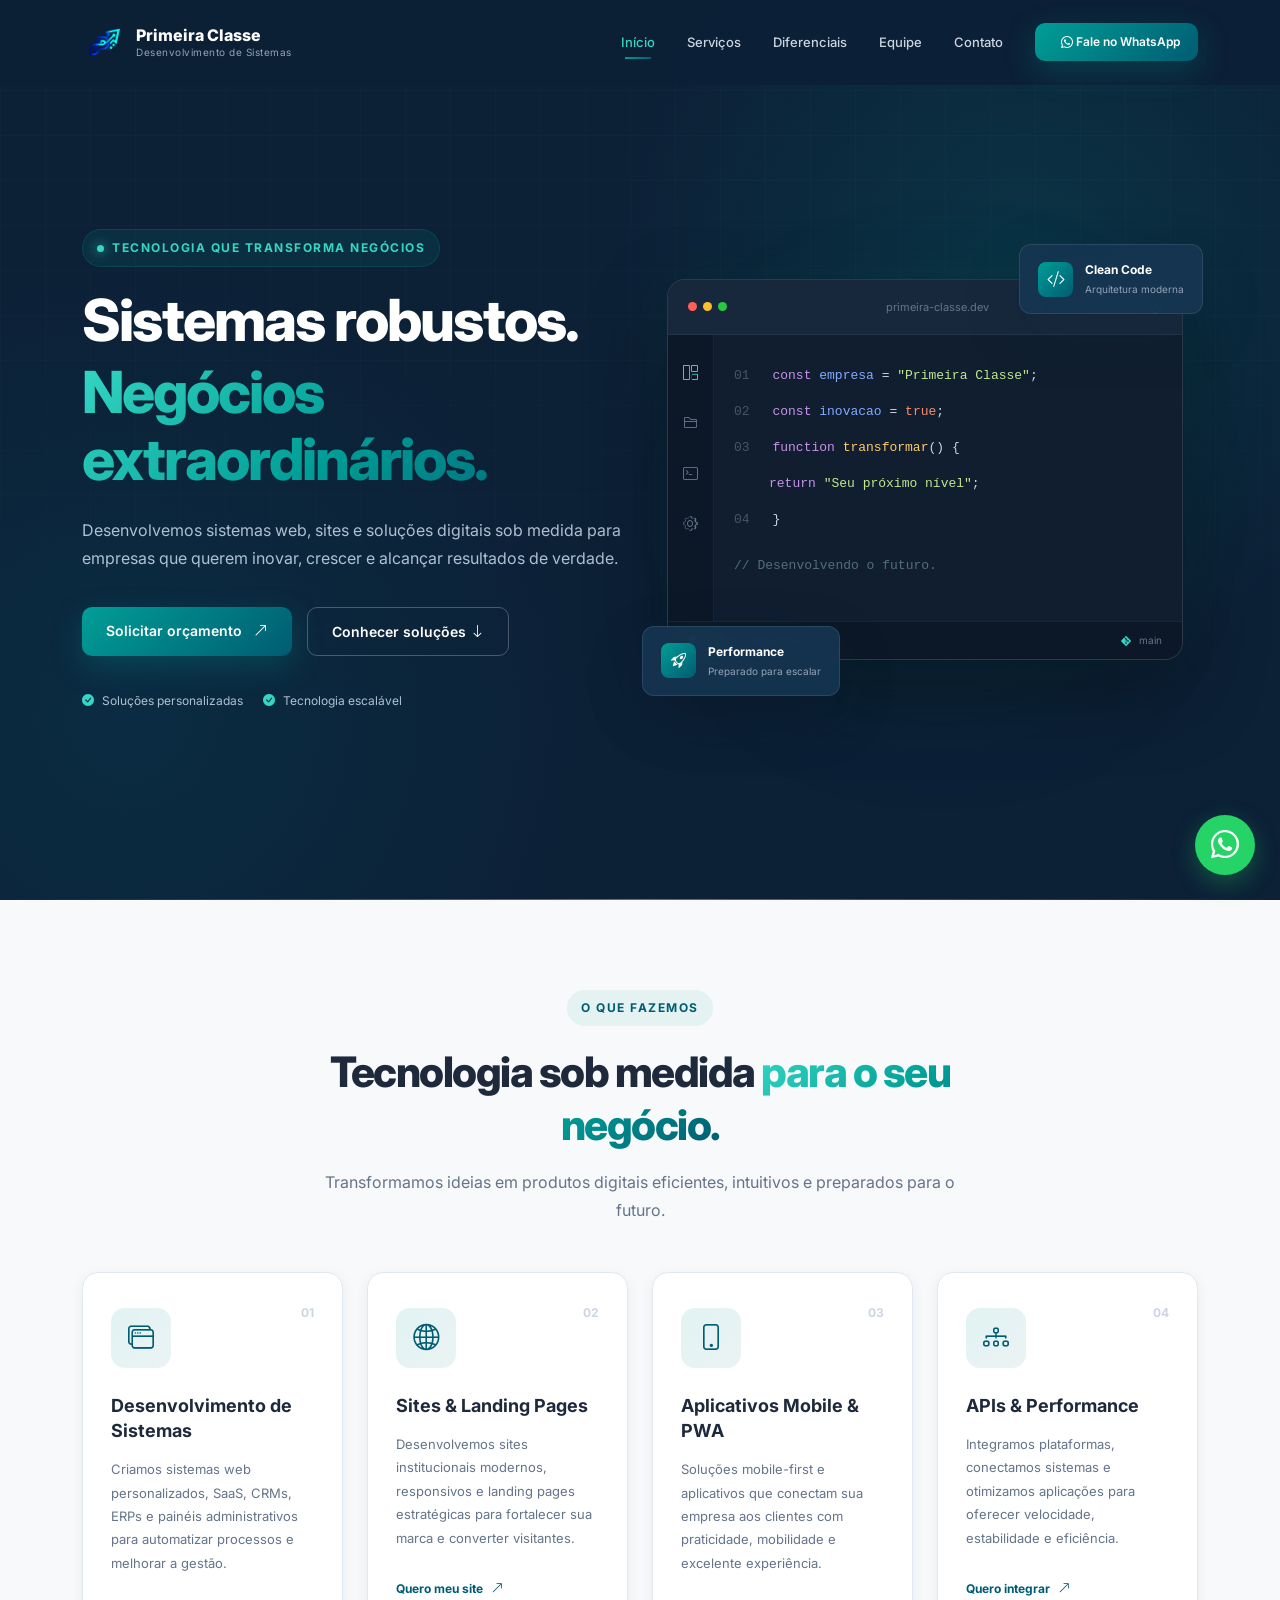
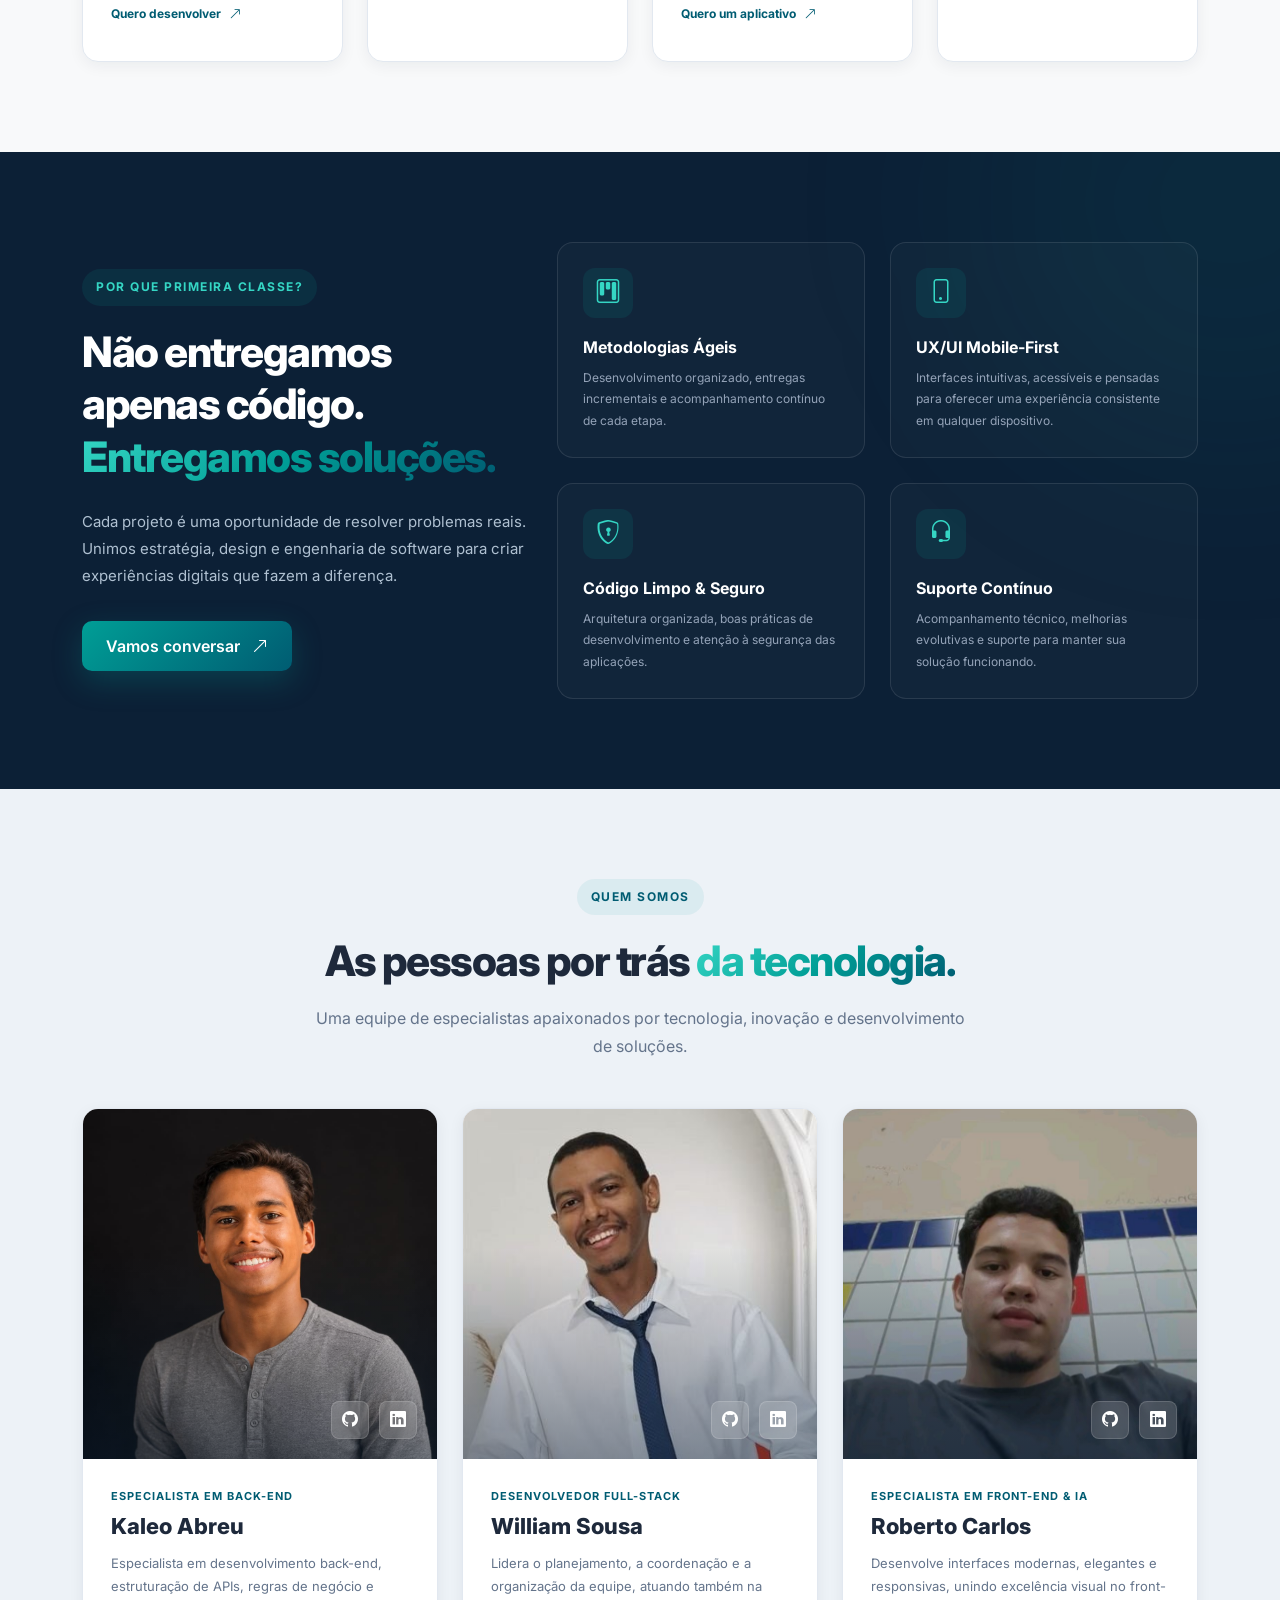
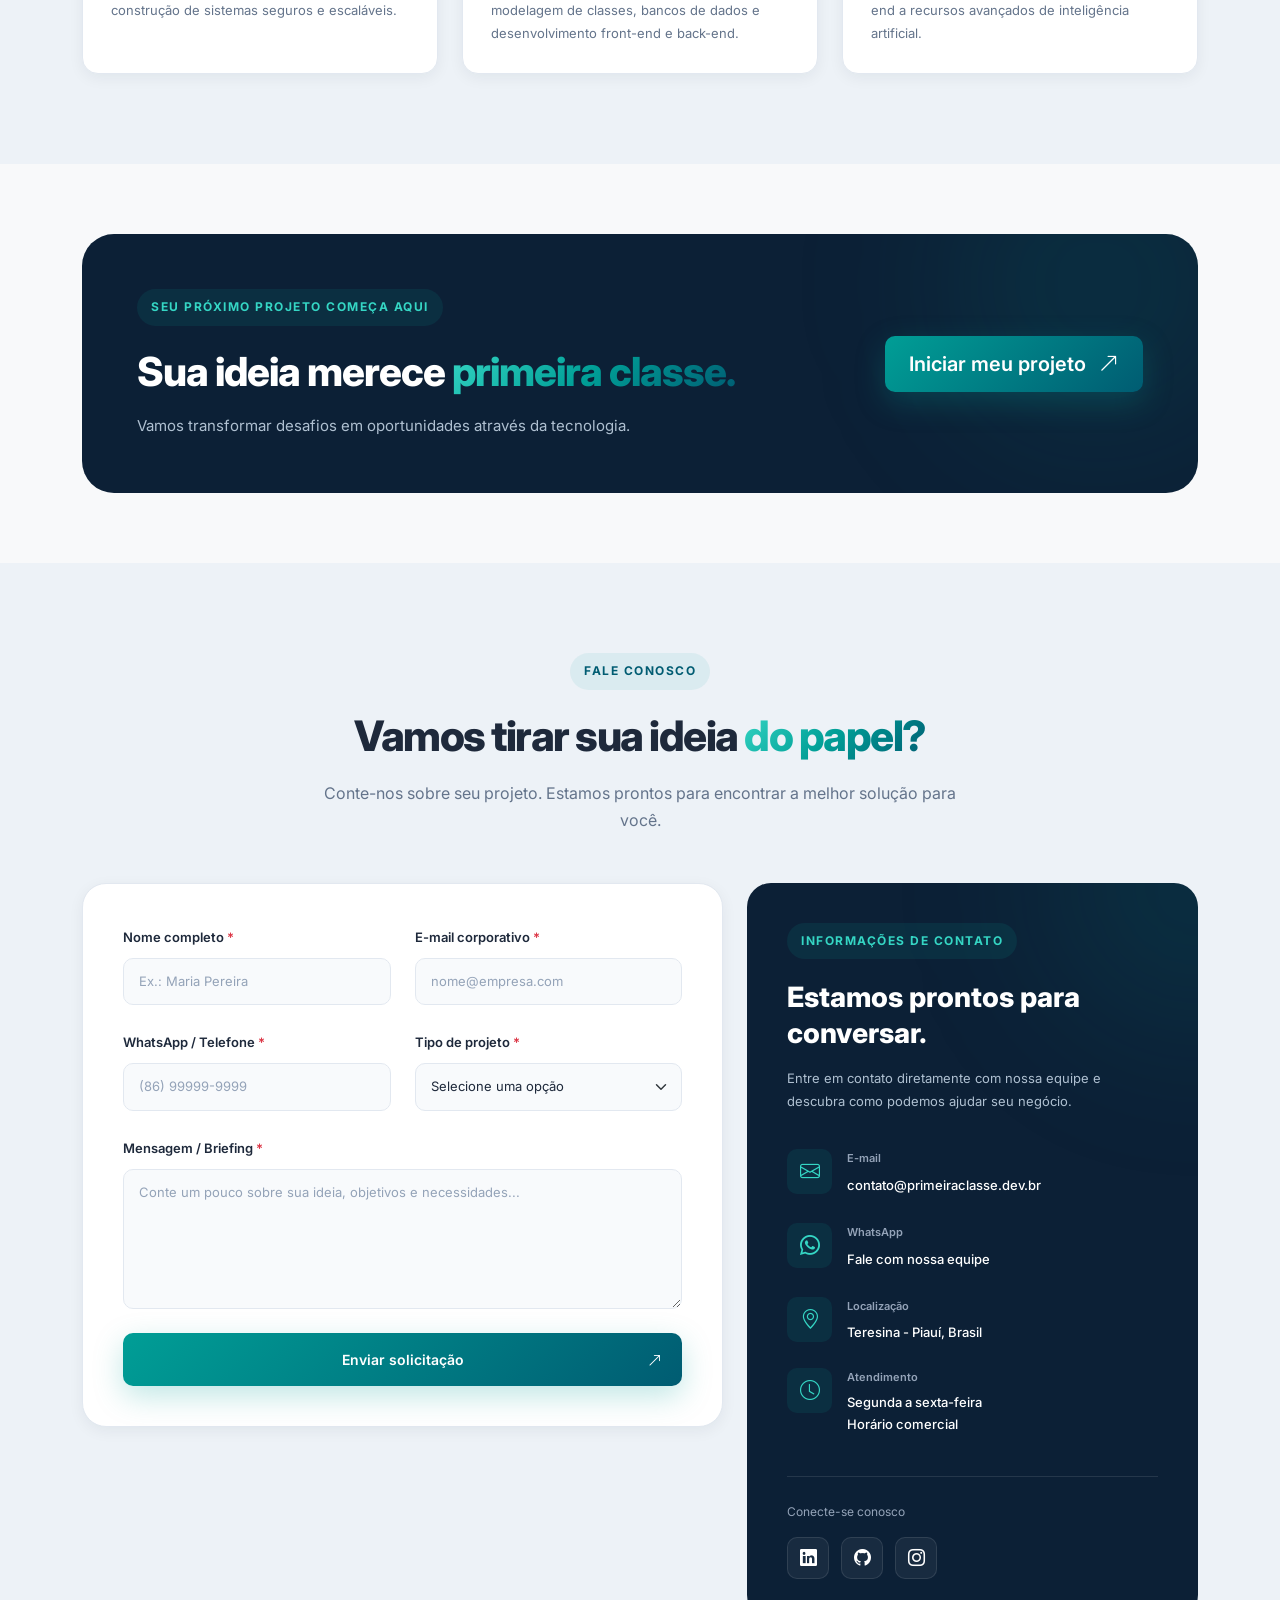
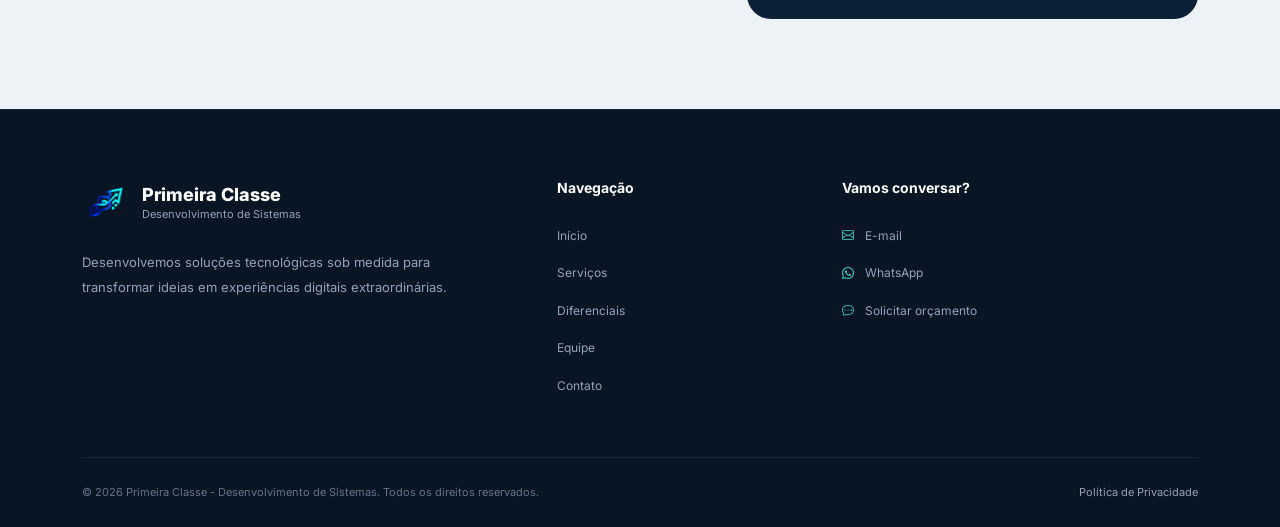
==== commit 65555d5f: "alterando descrição da equipe" ====
--- a/index.html
+++ b/index.html
@@ -763,20 +763,18 @@
 
                             </div>
 
-                            <div class="team-info">
-
-                                <span class="team-role">
-                                    Engenheiro de Software
+                            <div class="team-info" id="kaleo-cordeiro">
+
+                           <span class="team-role">
+                                    Especialista em Back-End
                                 </span>
 
                                 <h3>Kaleo Abreu</h3>
 
                                 <p>
-                                    Especialista em desenvolvimento Full-stack,
-                                    arquitetura de software e criação de
-                                    soluções digitais escaláveis.
+                                    Especialista em desenvolvimento back-end, estruturação de APIs, regras
+                                    de negócio e construção de sistemas seguros e escaláveis.
                                 </p>
-
                             </div>
 
                         </article>
@@ -814,22 +812,19 @@
 
                             </div>
 
-                            <div class="team-info">
-
-                                <span class="team-role">
-                                    Desenvolvedor de Sistemas
-                                </span>
-
-                                <h3>William Sousa</h3>
-
-                                <p>
-                                    Atua na arquitetura web e desenvolvimento
-                                    de interfaces, conectando tecnologia,
-                                    experiência do usuário e design.
-                                </p>
-
-                            </div>
-
+                        <div class="team-info" id="johny-william">
+                            <span class="team-role">
+                                Desenvolvedor Full-Stack
+                            </span>
+
+                            <h3>William Sousa</h3>
+
+                            <p>
+                                Lidera o planejamento, a coordenação e a organização da equipe, atuando
+                                também na modelagem de classes, bancos de dados e desenvolvimento
+                                front-end e back-end.
+                            </p>
+                        </div>
                         </article>
 
                     </div>
@@ -865,20 +860,18 @@
 
                             </div>
 
-                            <div class="team-info">
-
+                            <div class="team-info" id="roberto-carlos">
                                 <span class="team-role">
-                                    Desenvolvedor Front-end
+                                    Especialista em Front-End &amp; IA
                                 </span>
 
                                 <h3>Roberto Carlos</h3>
 
                                 <p>
-                                    Especialista em interfaces modernas,
-                                    desenvolvimento front-end e soluções
-                                    digitais focadas em usabilidade.
+                                    Desenvolve interfaces modernas, elegantes e responsivas, unindo
+                                    excelência visual no front-end a recursos avançados de
+                                    inteligência artificial.
                                 </p>
-
                             </div>
 
                         </article>
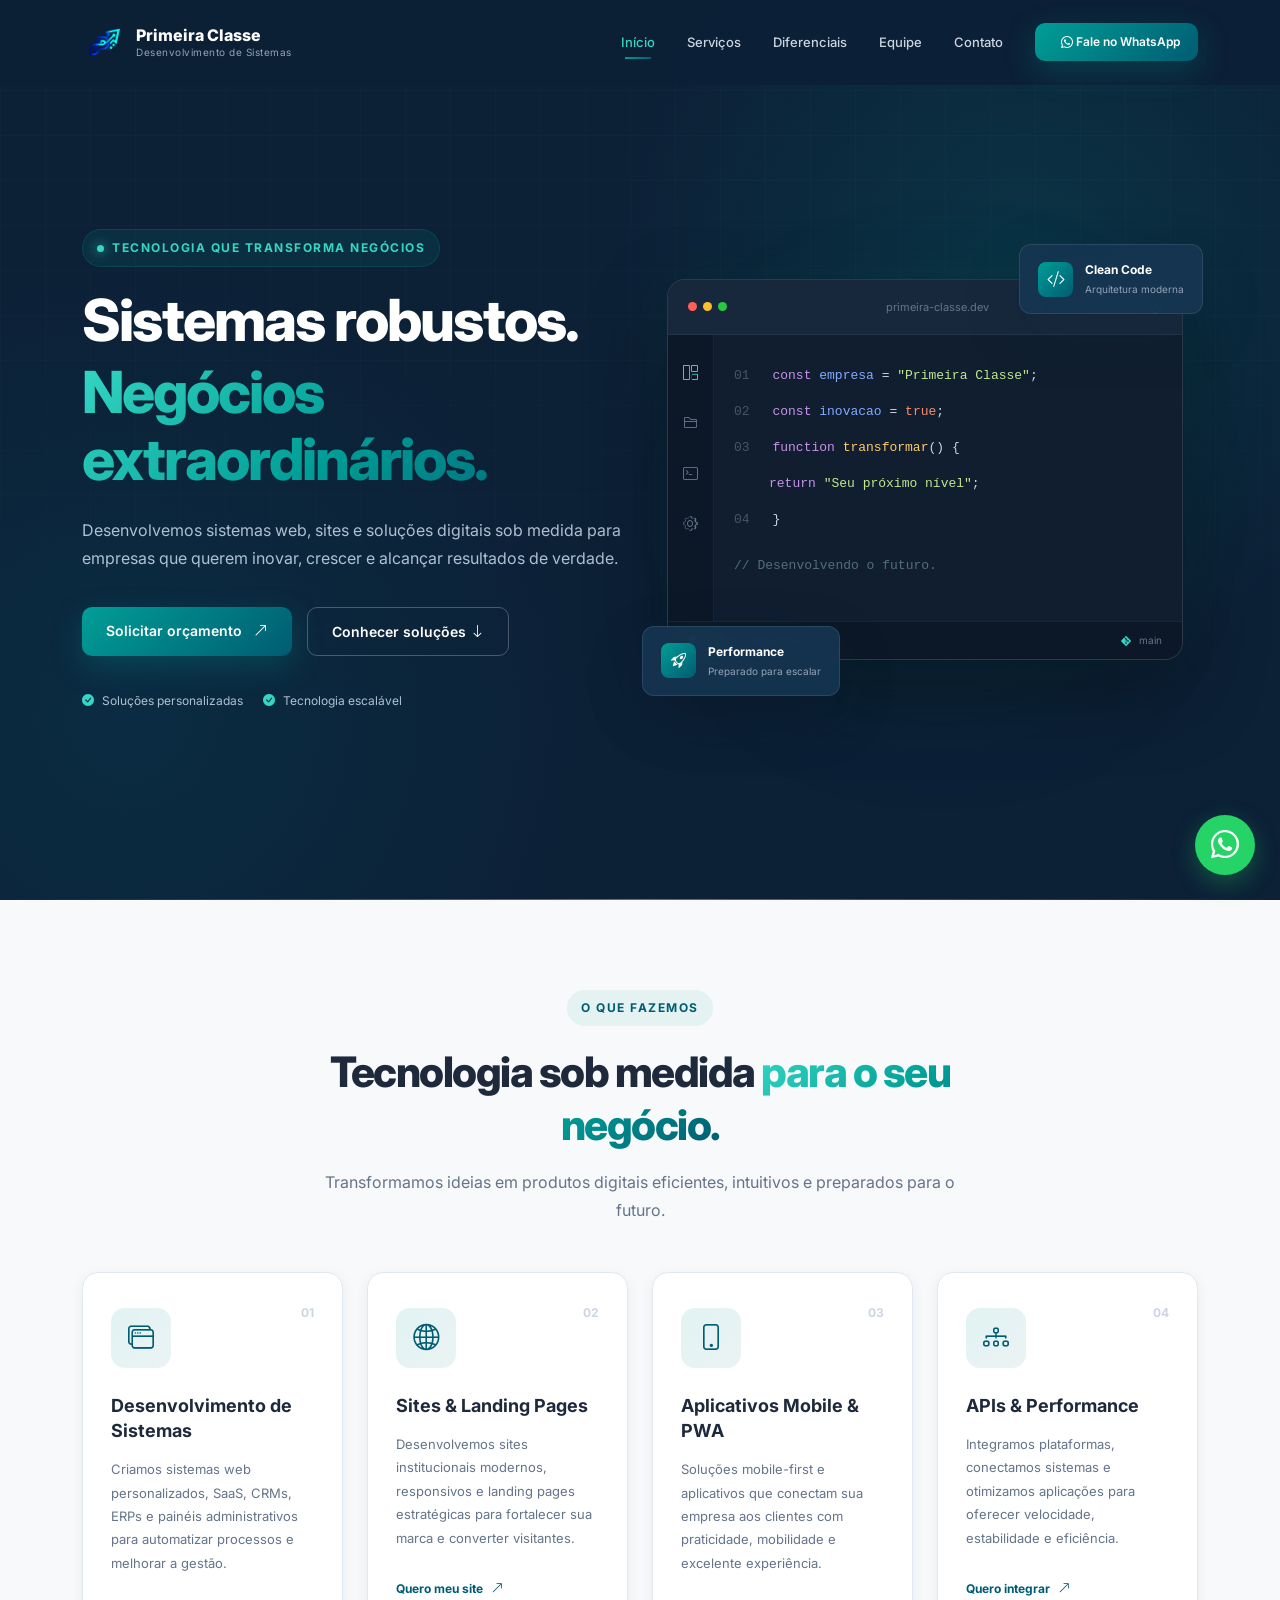
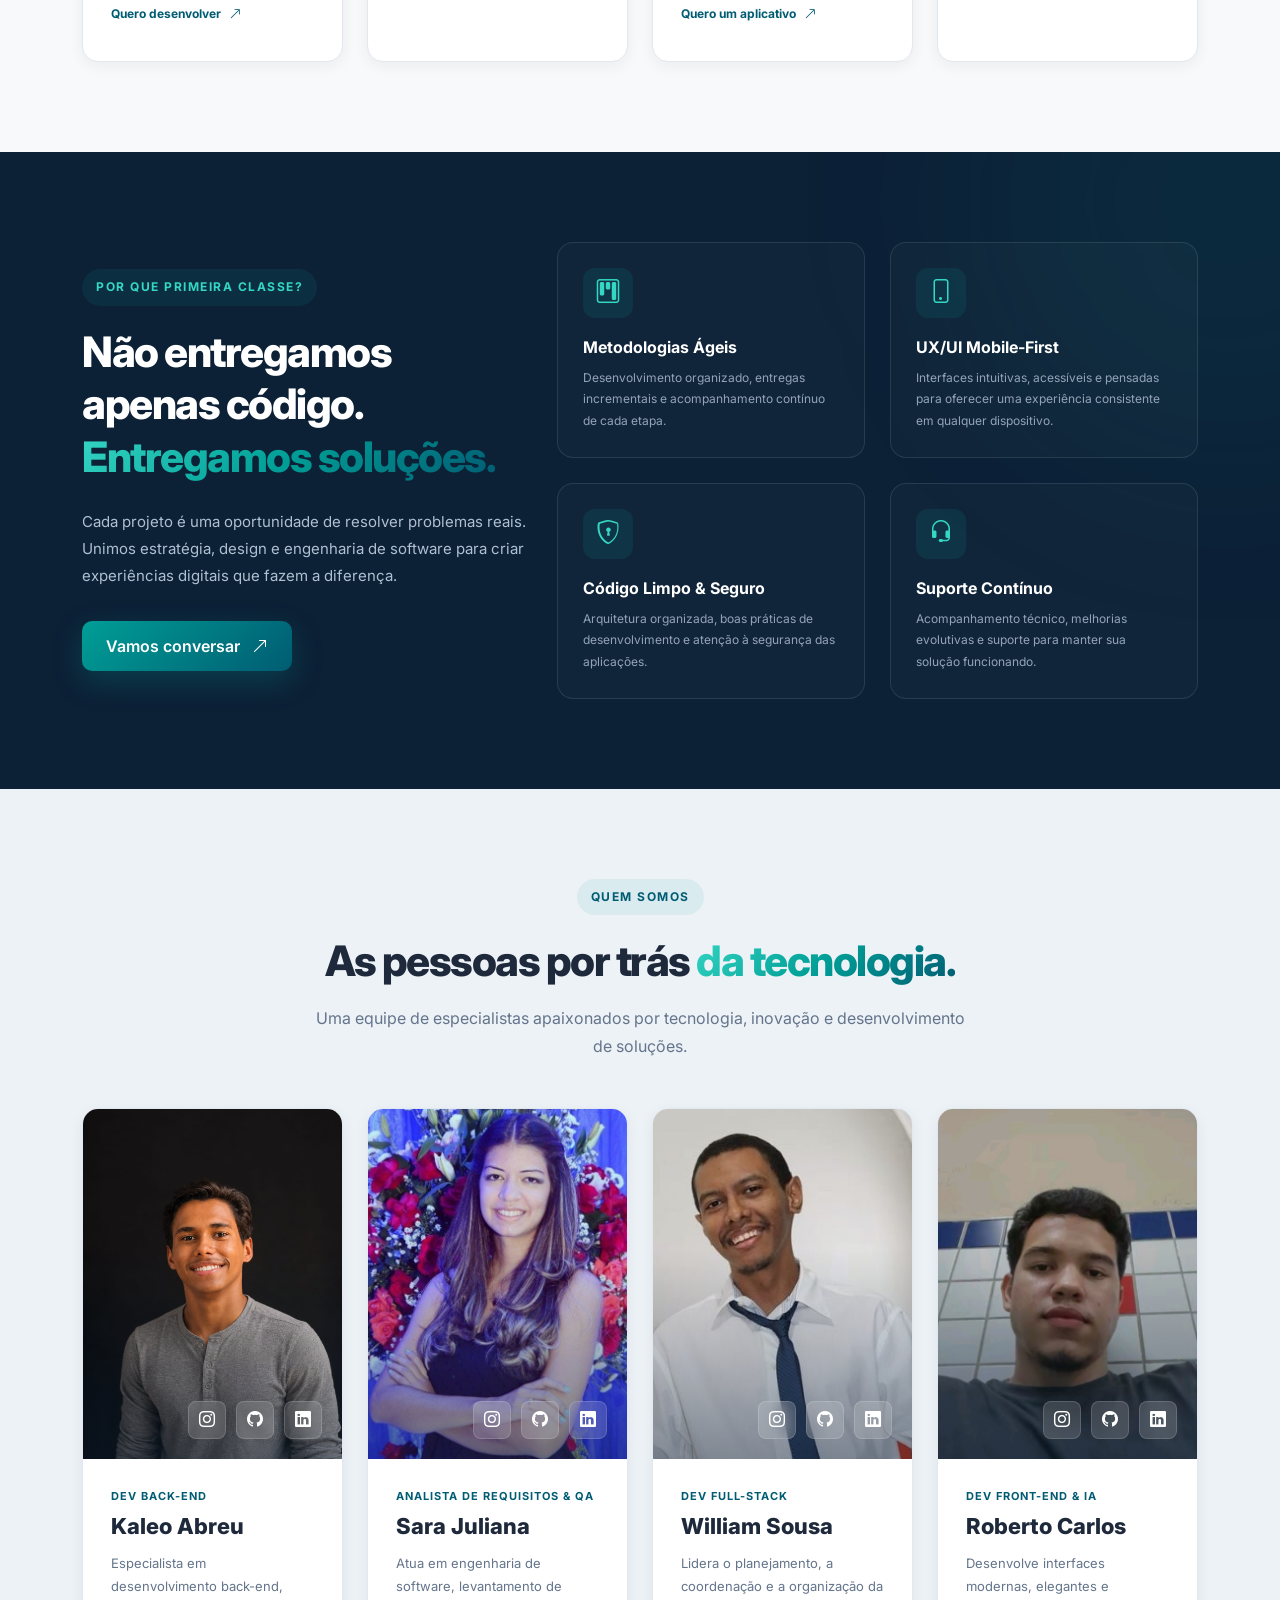
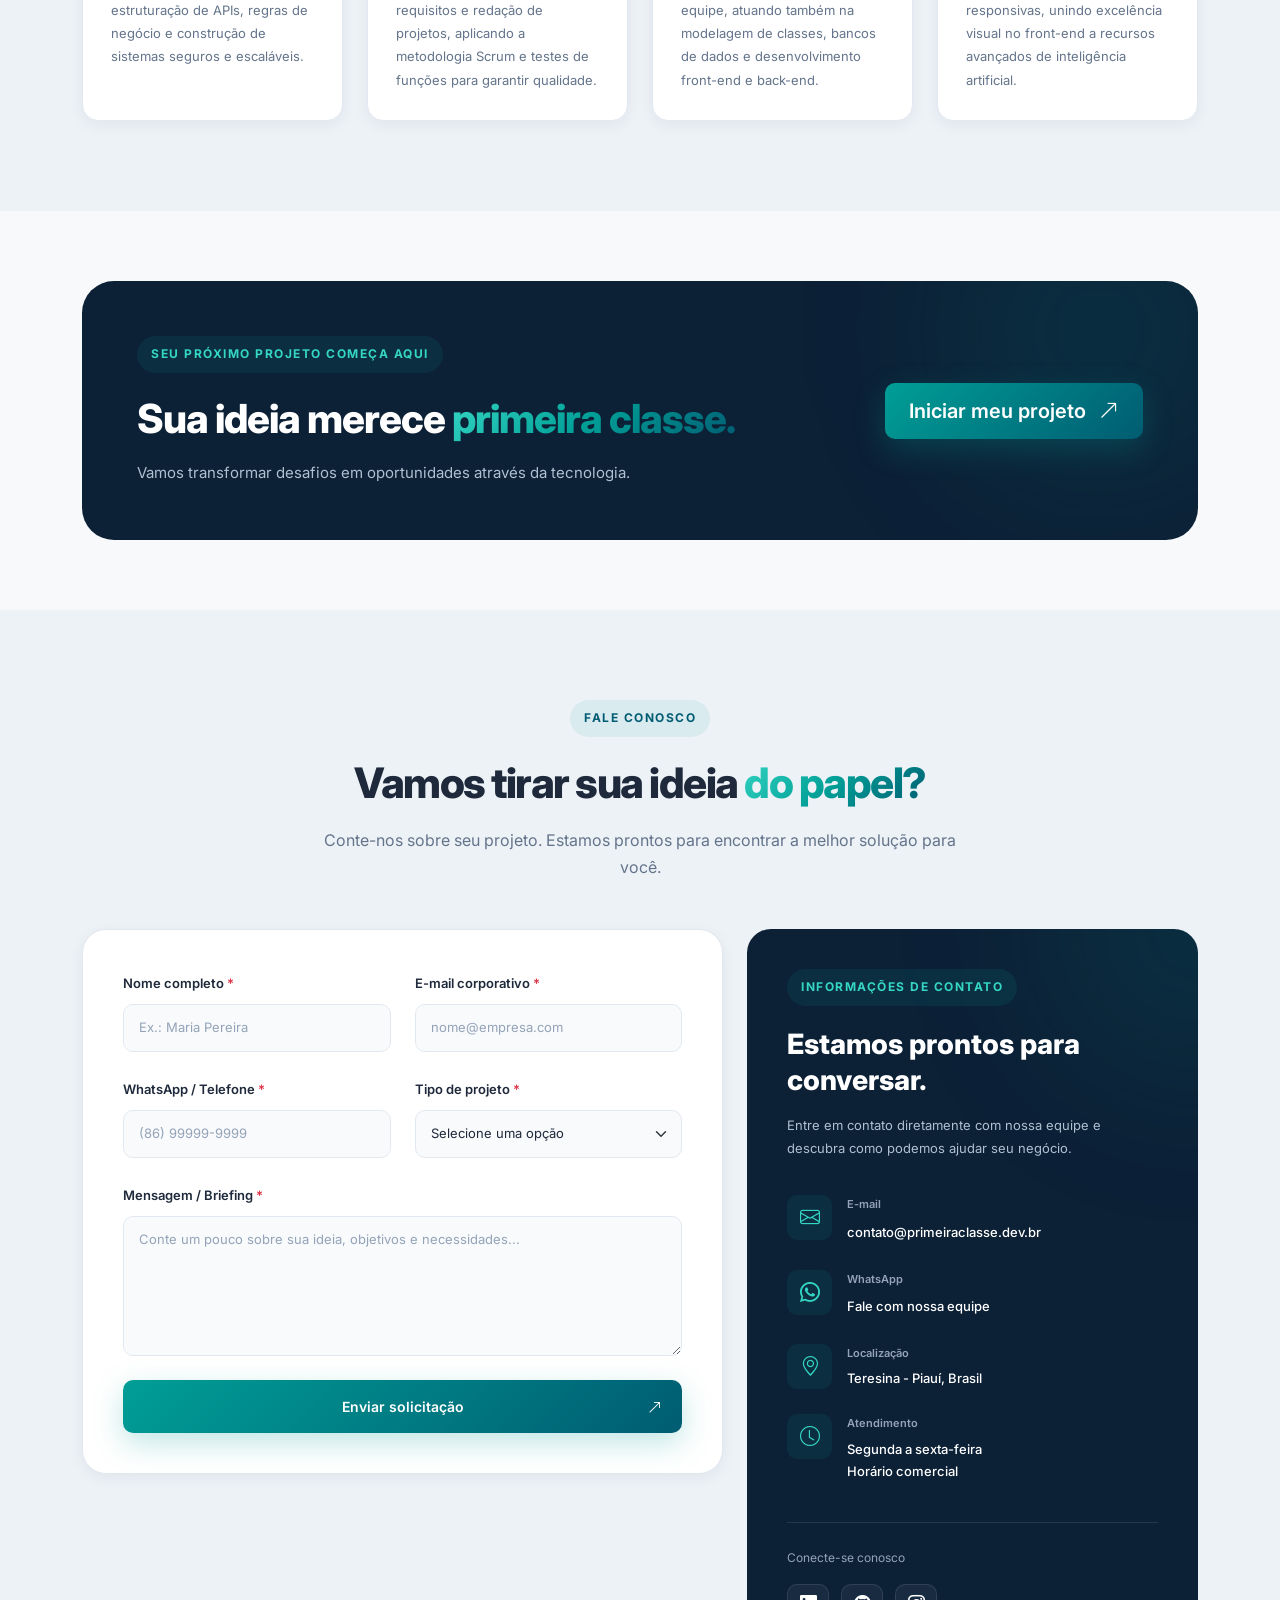
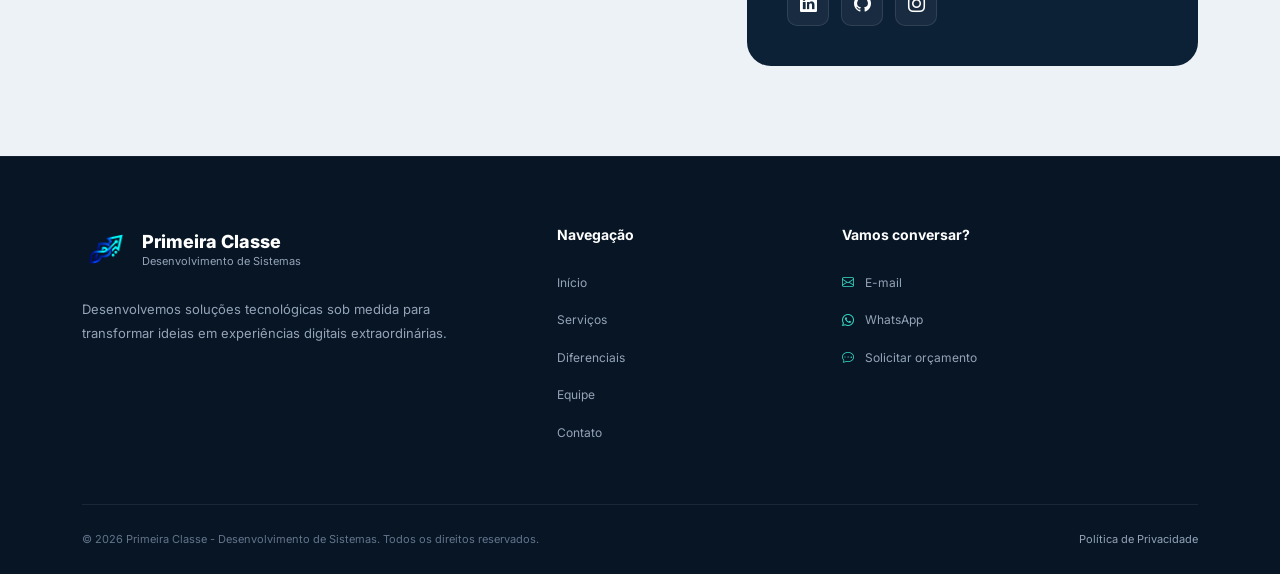
==== commit 6449410b: "bem-vinda sara" ====
--- a/index.html
+++ b/index.html
@@ -97,6 +97,16 @@
                 "worksFor": { "@id": "https://primeiraclasse.dev.br/#organization" },
                 "sameAs": [
                 "https://github.com/willianjonhy05"
+                ]
+            },
+            {
+                "@type": "Person",
+                "@id": "https://primeiraclasse.dev.br/#sara-juliana",
+                "name": "Sara Juliana",
+                "jobTitle": "Analista de Requisitos & QA",
+                "worksFor": { "@id": "https://primeiraclasse.dev.br/#organization" },
+                "sameAs": [
+                "#"
                 ]
             },
             {
@@ -734,7 +744,7 @@
                 <div class="row g-4 mt-4">
 
                     <!-- Kaleo Abreu -->
-                    <div class="col-md-6 col-lg-4">
+                    <div class="col-md-6 col-lg-3">
 
                         <article class="team-card reveal">
 
@@ -747,6 +757,12 @@
 
                                 <div class="team-social">
 
+                                     <a href="https://www.instagram.com/kaleoa_breu/" target="_blank" rel="noopener noreferrer"
+                                        aria-label="Instagram de Kaleo Abreu">
+
+                                        <i class="bi bi-instagram"></i>
+                                    </a>
+
                                     <a href="https://github.com/Kaleo-Abreu" target="_blank" rel="noopener noreferrer"
                                         aria-label="GitHub de Kaleo Abreu">
 
@@ -766,7 +782,7 @@
                             <div class="team-info" id="kaleo-cordeiro">
 
                            <span class="team-role">
-                                    Especialista em Back-End
+                                    Dev Back-End
                                 </span>
 
                                 <h3>Kaleo Abreu</h3>
@@ -781,9 +797,62 @@
 
                     </div>
 
+                      <!-- Sara Juliana -->
+                    <div class="col-md-6 col-lg-3">
+
+                        <article class="team-card reveal">
+
+                            <div class="team-image-wrapper">
+
+                                <img src="img/time/foto-sara.jpg" alt="Foto de Sara Juliana" class="team-image"
+                                    loading="lazy">
+
+                                <div class="team-image-overlay"></div>
+
+                                <div class="team-social">
+                                    <a href="https://www.instagram.com/sarajulianalf/" target="_blank" rel="noopener noreferrer"
+                                        aria-label="Instagram de Sara Juliana">
+
+                                        <i class="bi bi-instagram"></i>
+                                    </a>
+
+                                    <a href="#" target="_blank" rel="noopener noreferrer"
+                                        aria-label="GitHub de Sara Juliana">
+
+                                        <i class="bi bi-github"></i>
+                                    </a>
+
+                                    <a href="#" target="_blank"
+                                        rel="noopener noreferrer" aria-label="LinkedIn de Sara Juliana">
+
+                                        <i class="bi bi-linkedin"></i>
+                                    </a>
+
+                                </div>
+
+                            </div>
+
+                            <div class="team-info" id="sara-juliana">
+
+                         <span class="team-role">
+                                Analista de Requisitos &amp; QA
+                            </span>
+
+                            <h3>Sara Juliana</h3>
+
+                            <p>
+                                Atua em engenharia de software, levantamento de requisitos e redação
+                                de projetos, aplicando a metodologia Scrum e testes de funções para
+                                garantir qualidade.
+                            </p>
+
+                        </article>
+
+                    </div>
+
 
                     <!-- William Sousa -->
-                    <div class="col-md-6 col-lg-4">
+                    <div class="col-md-6 col-lg-3">
 
                         <article class="team-card reveal">
 
@@ -795,6 +864,11 @@
                                 <div class="team-image-overlay"></div>
 
                                 <div class="team-social">
+                                    <a href="https://www.instagram.com/euwilliamsousa/" target="_blank" rel="noopener noreferrer"
+                                        aria-label="Instagram de William Sousa">
+
+                                        <i class="bi bi-instagram"></i>
+                                    </a>
 
                                     <a href="https://github.com/willianjonhy05" target="_blank"
                                         rel="noopener noreferrer" aria-label="GitHub de William Sousa">
@@ -814,7 +888,7 @@
 
                         <div class="team-info" id="johny-william">
                             <span class="team-role">
-                                Desenvolvedor Full-Stack
+                                Dev Full-Stack
                             </span>
 
                             <h3>William Sousa</h3>
@@ -831,7 +905,7 @@
 
 
                     <!-- Roberto Carlos -->
-                    <div class="col-md-6 col-lg-4">
+                    <div class="col-md-6 col-lg-3">
 
                         <article class="team-card reveal">
 
@@ -843,6 +917,11 @@
                                 <div class="team-image-overlay"></div>
 
                                 <div class="team-social">
+                                    <a href="https://www.instagram.com/rcarlos7__/" target="_blank" rel="noopener noreferrer"
+                                        aria-label="Instagram de Roberto Carlos">
+
+                                        <i class="bi bi-instagram"></i>
+                                    </a>
 
                                     <a href="https://github.com/Crvg07" target="_blank" rel="noopener noreferrer"
                                         aria-label="GitHub de Roberto Carlos">
@@ -862,7 +941,7 @@
 
                             <div class="team-info" id="roberto-carlos">
                                 <span class="team-role">
-                                    Especialista em Front-End &amp; IA
+                                    Dev Front-End &amp; IA
                                 </span>
 
                                 <h3>Roberto Carlos</h3>
--- a/style.css
+++ b/style.css
@@ -2075,6 +2075,7 @@
 
     .team-image-wrapper {
         height: 320px;
+        height: 430px;
     }
 
     .cta-section {
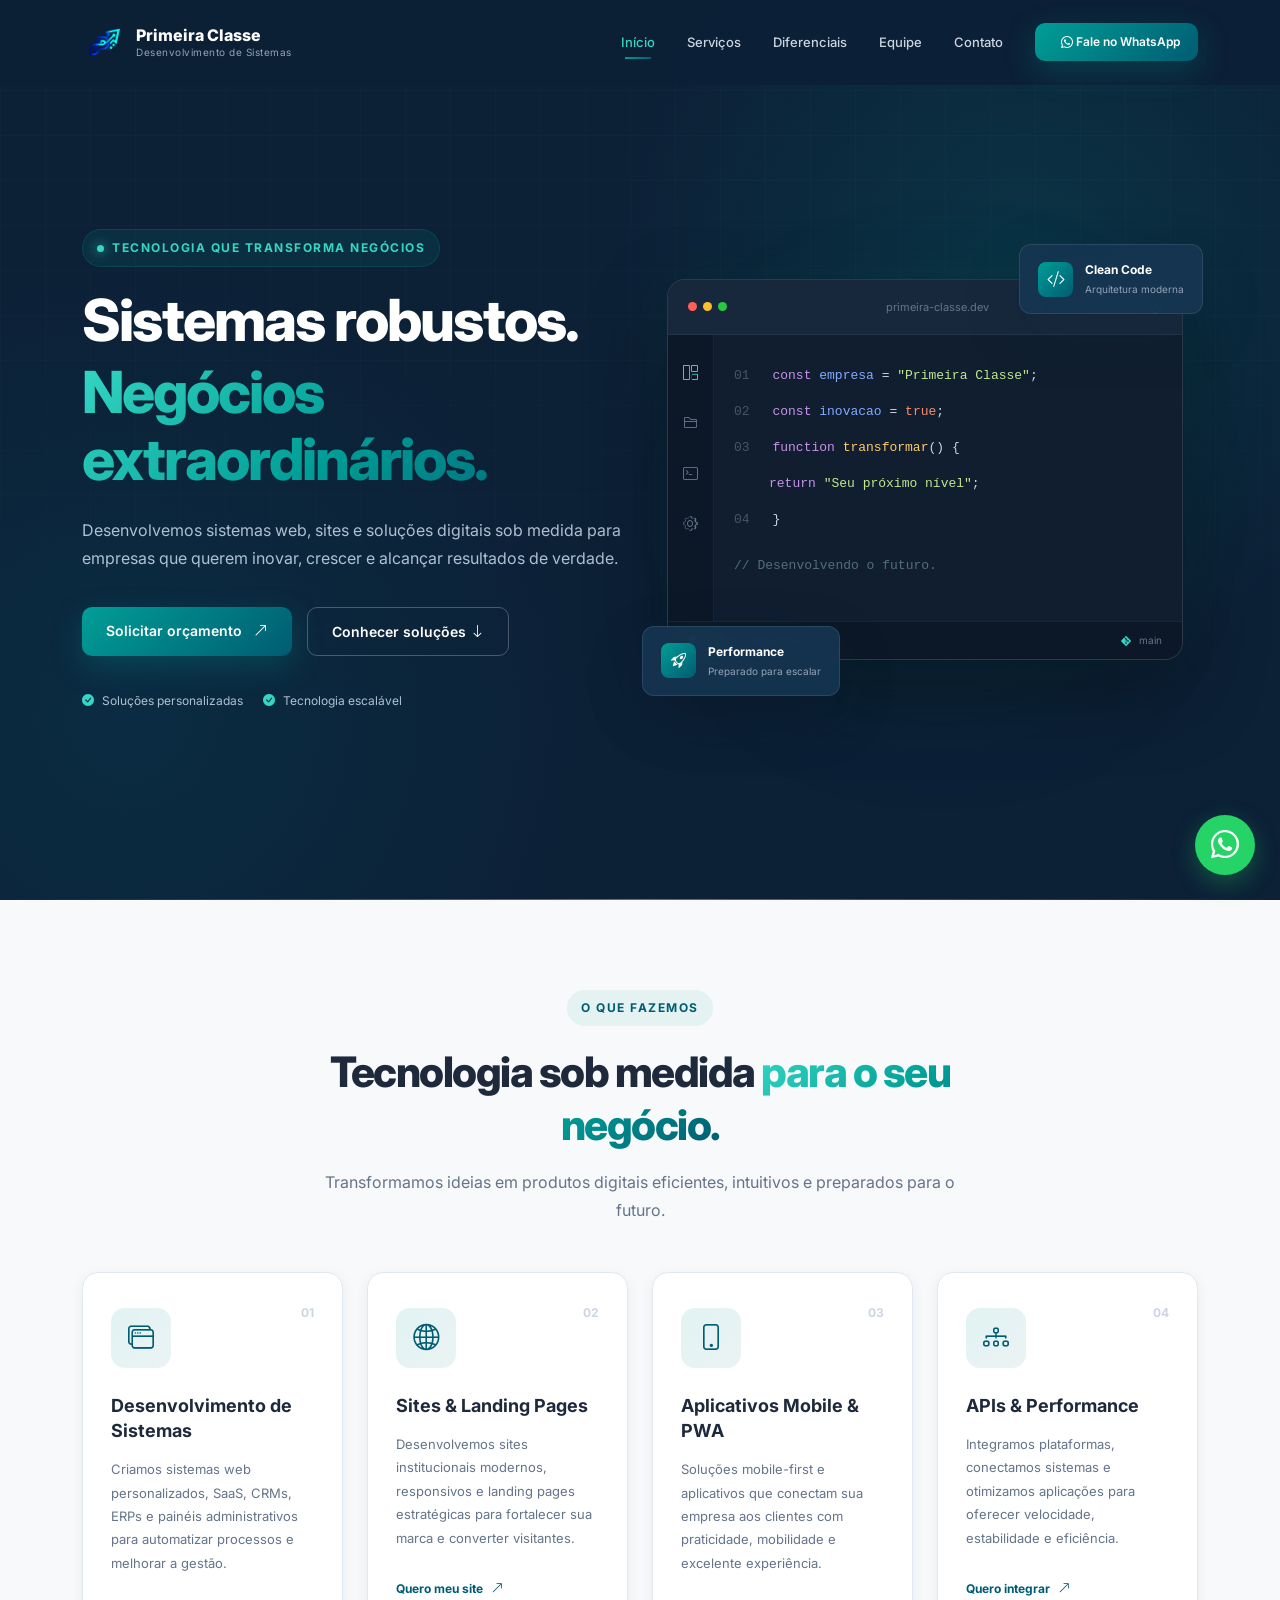
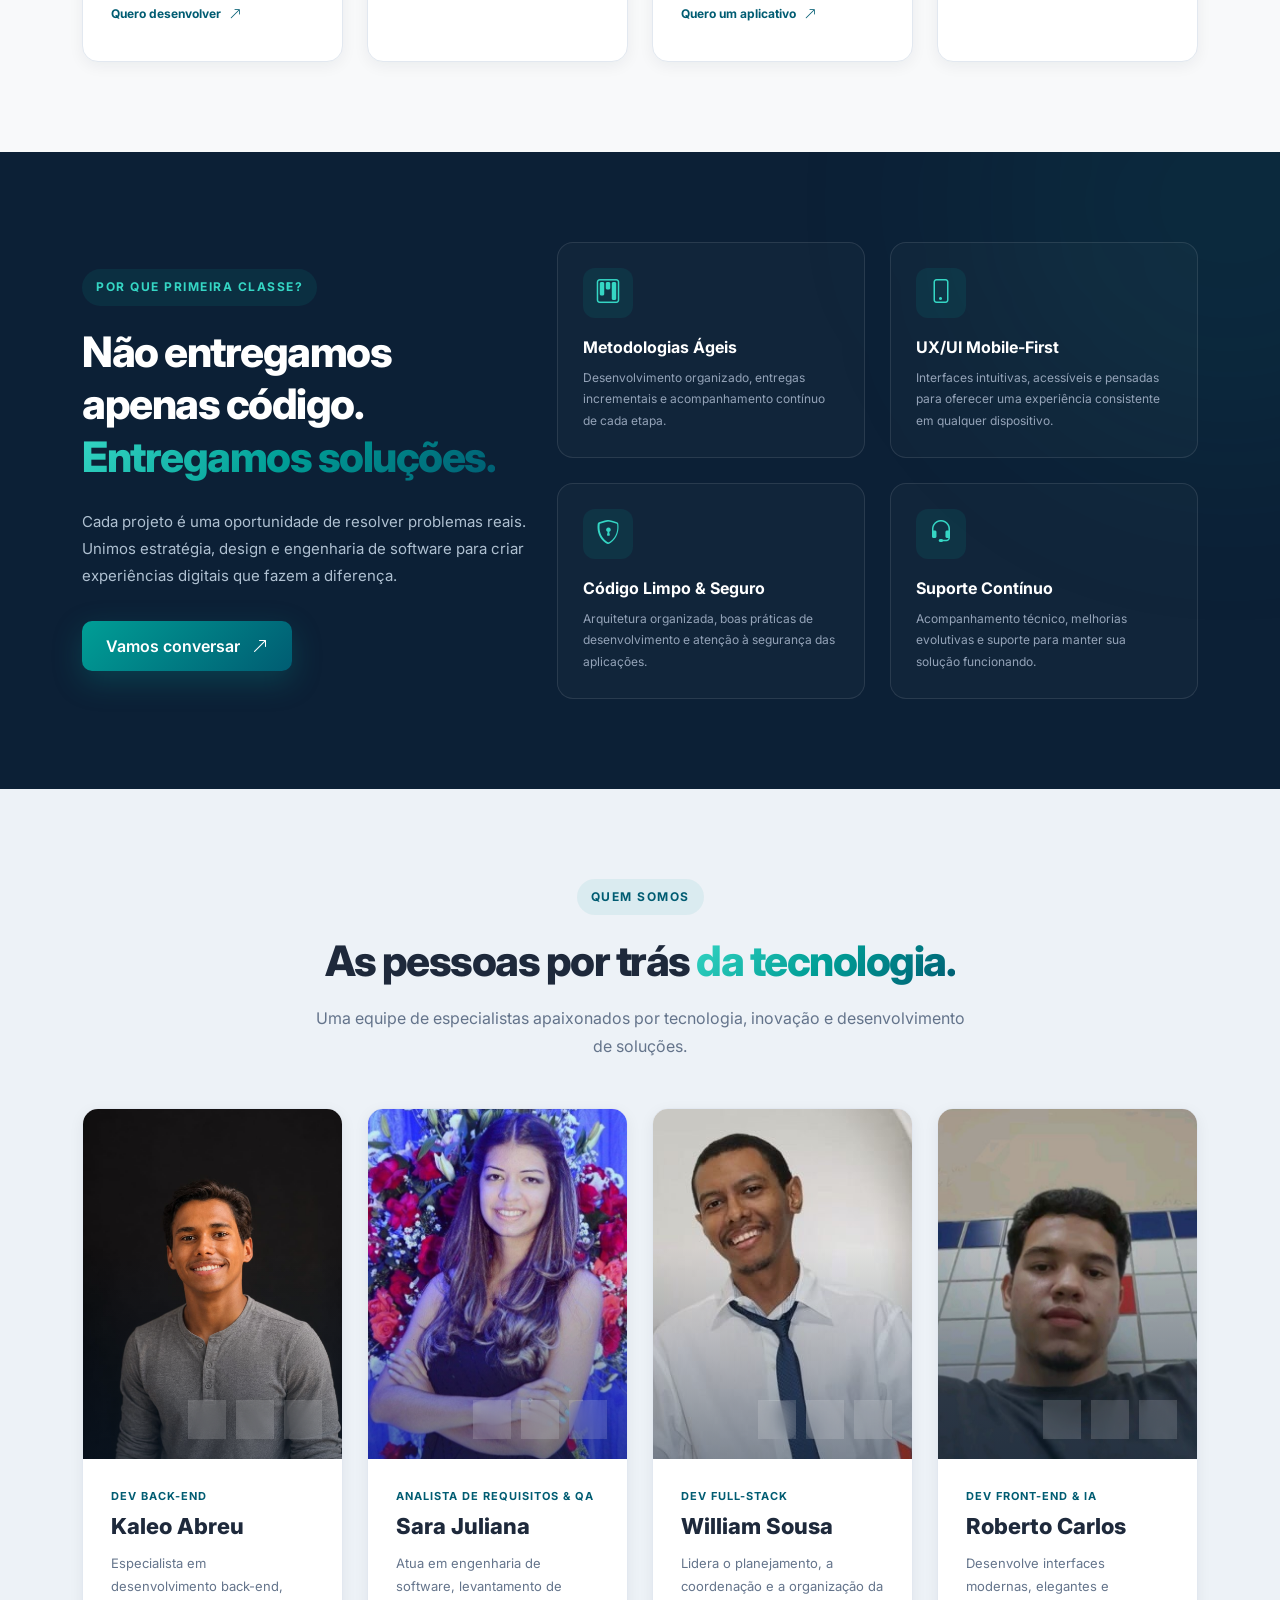
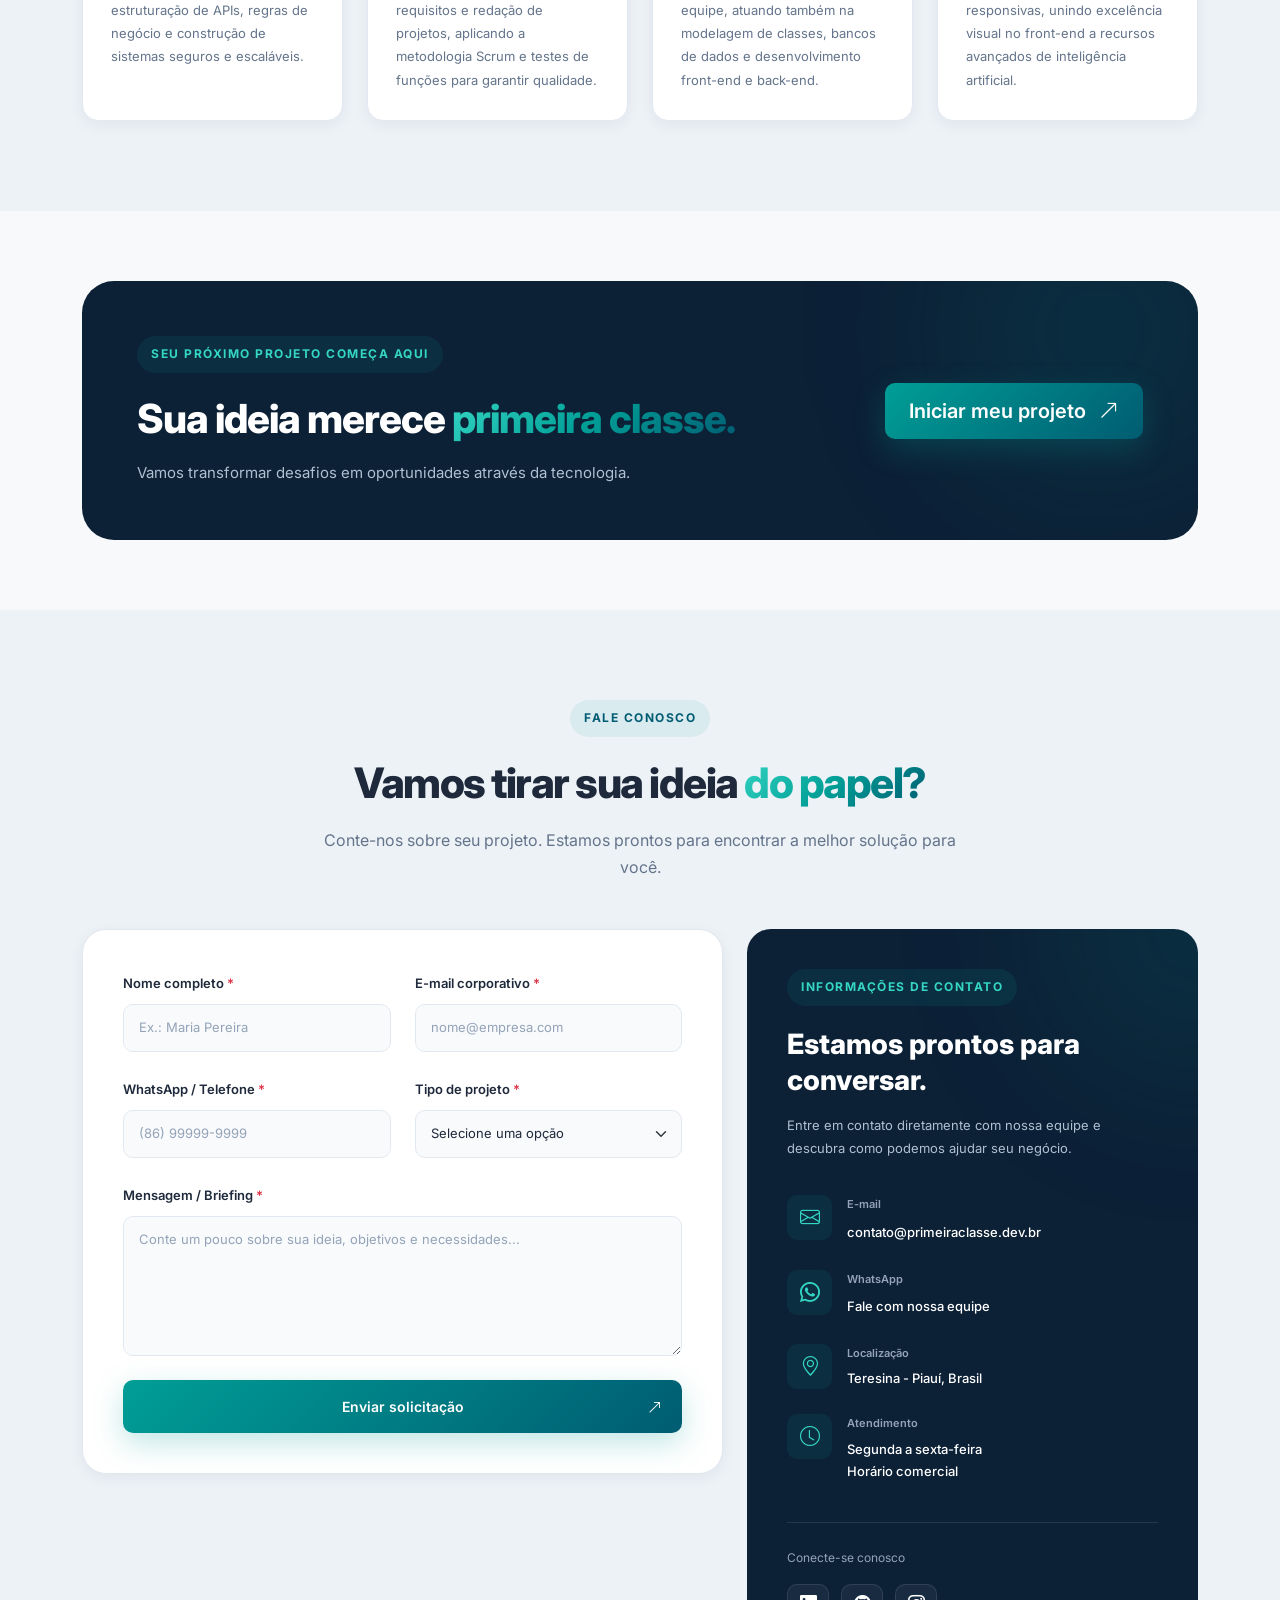
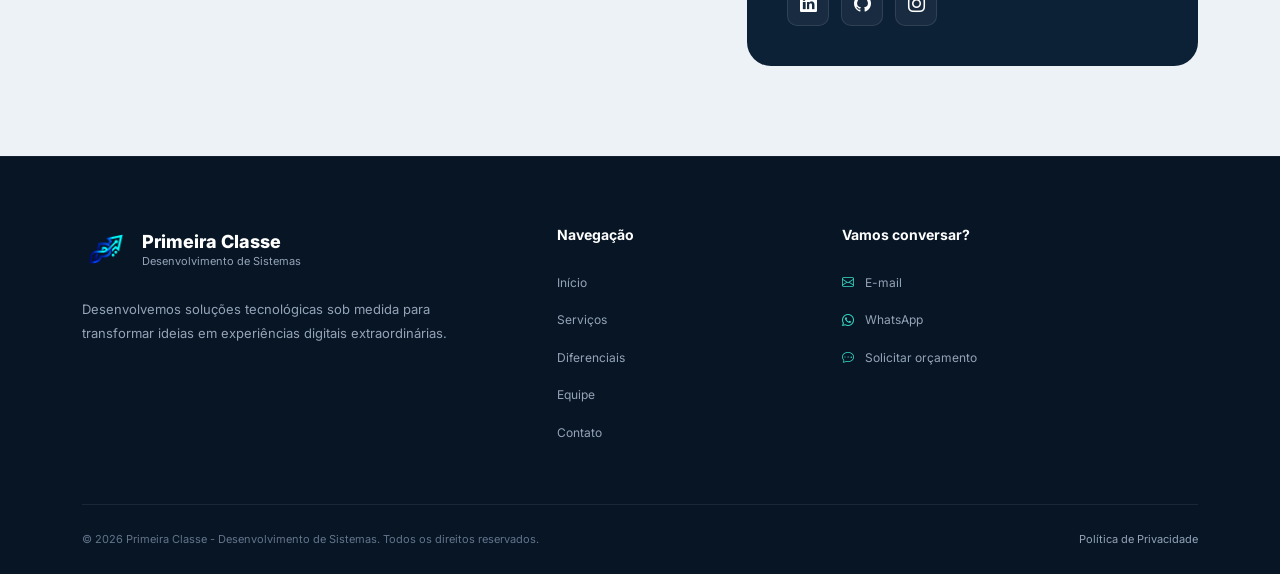
==== commit 3fd22295: "atualizando favicon" ====
--- a/index.html
+++ b/index.html
@@ -44,7 +44,12 @@
     <title>Primeira Classe | Desenvolvimento de Sistemas</title>
 
     <!-- Favicon -->
-    <link rel="icon" type="image/png" href="img/Logotipo tecnológico de crescimento azul e teal.png">
+    
+    <link rel="icon" type="image/png" href="img/favicon/primeira_classe32x32.png"/>
+    <link rel="apple-touch-icon" href="img/favicon/primeira_classe180x180.png" />
+    <link rel="icon" href="img/favicon/primeira_classe32x32.png" />
+    <link rel="icon" href="img/favicon/primeira_classe192x192.png" />
+
 
     <!-- Google Fonts -->
     <link rel="preconnect" href="https://fonts.googleapis.com">
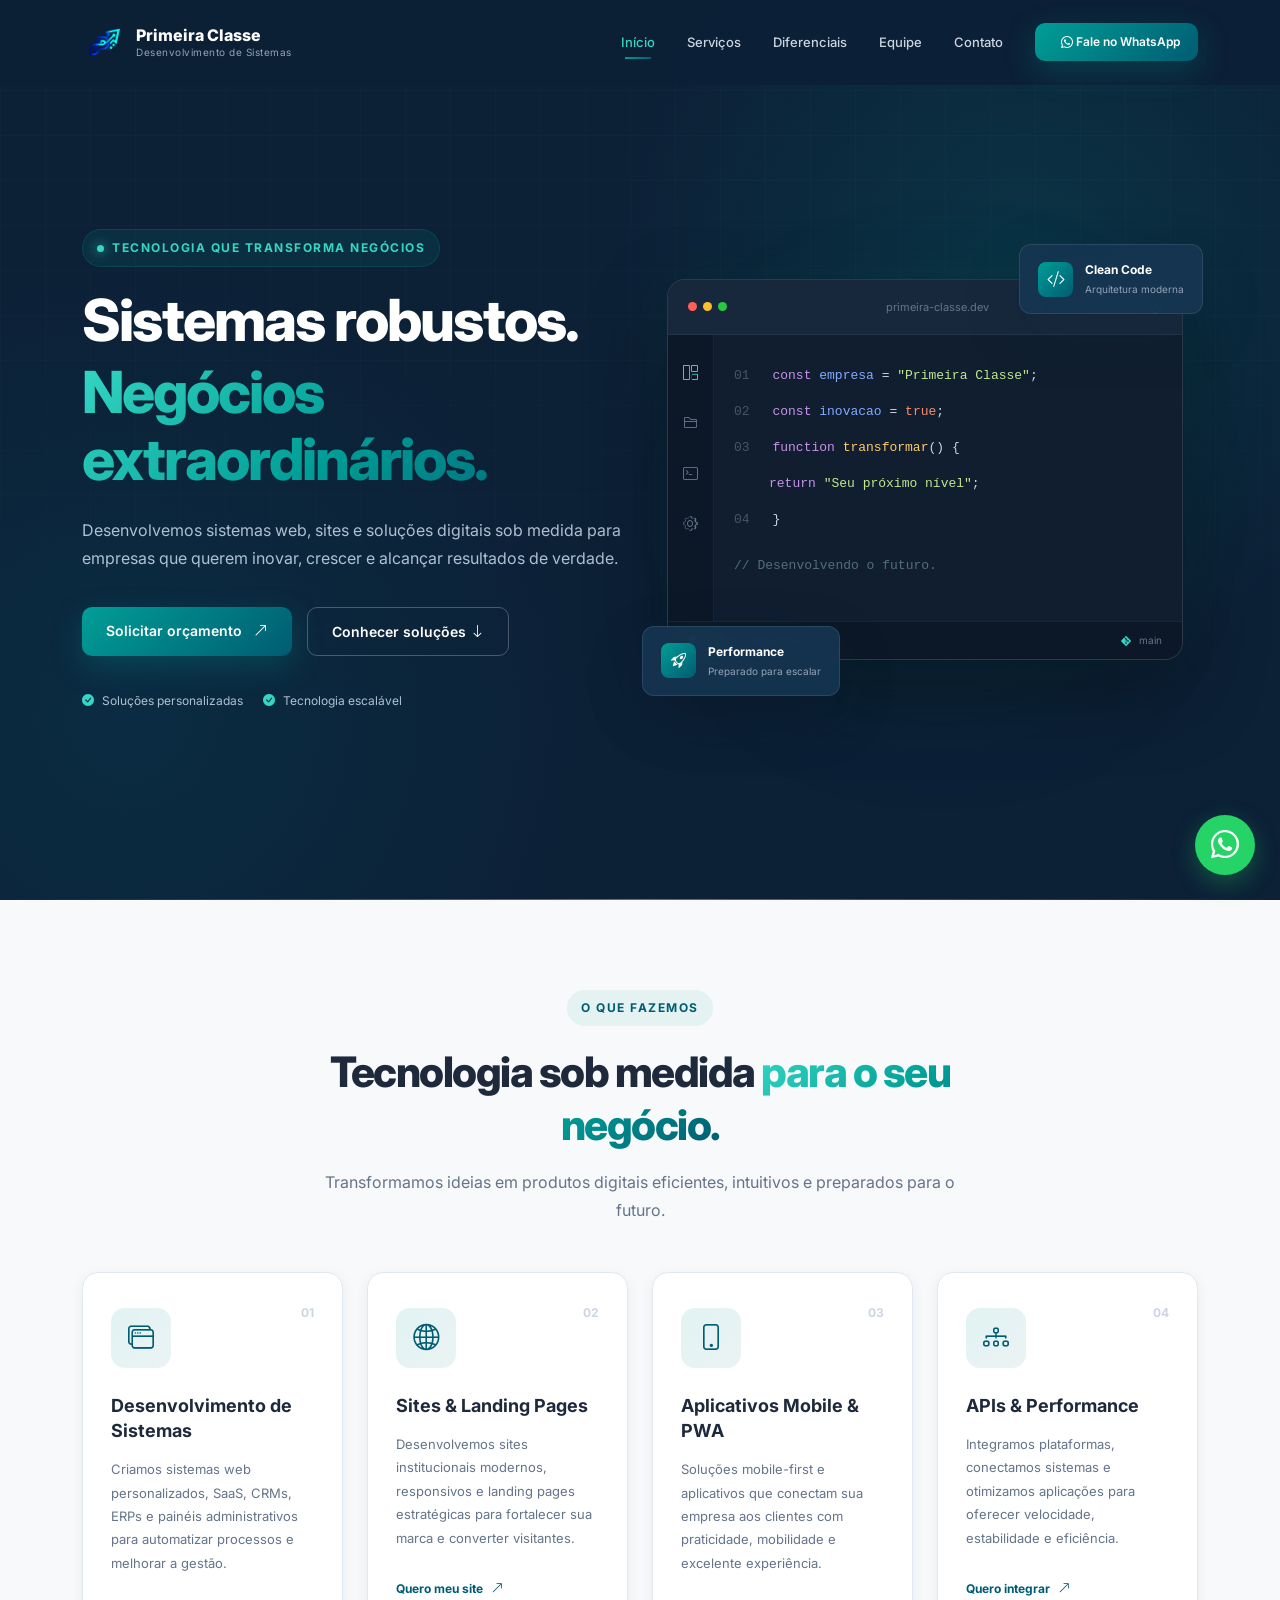
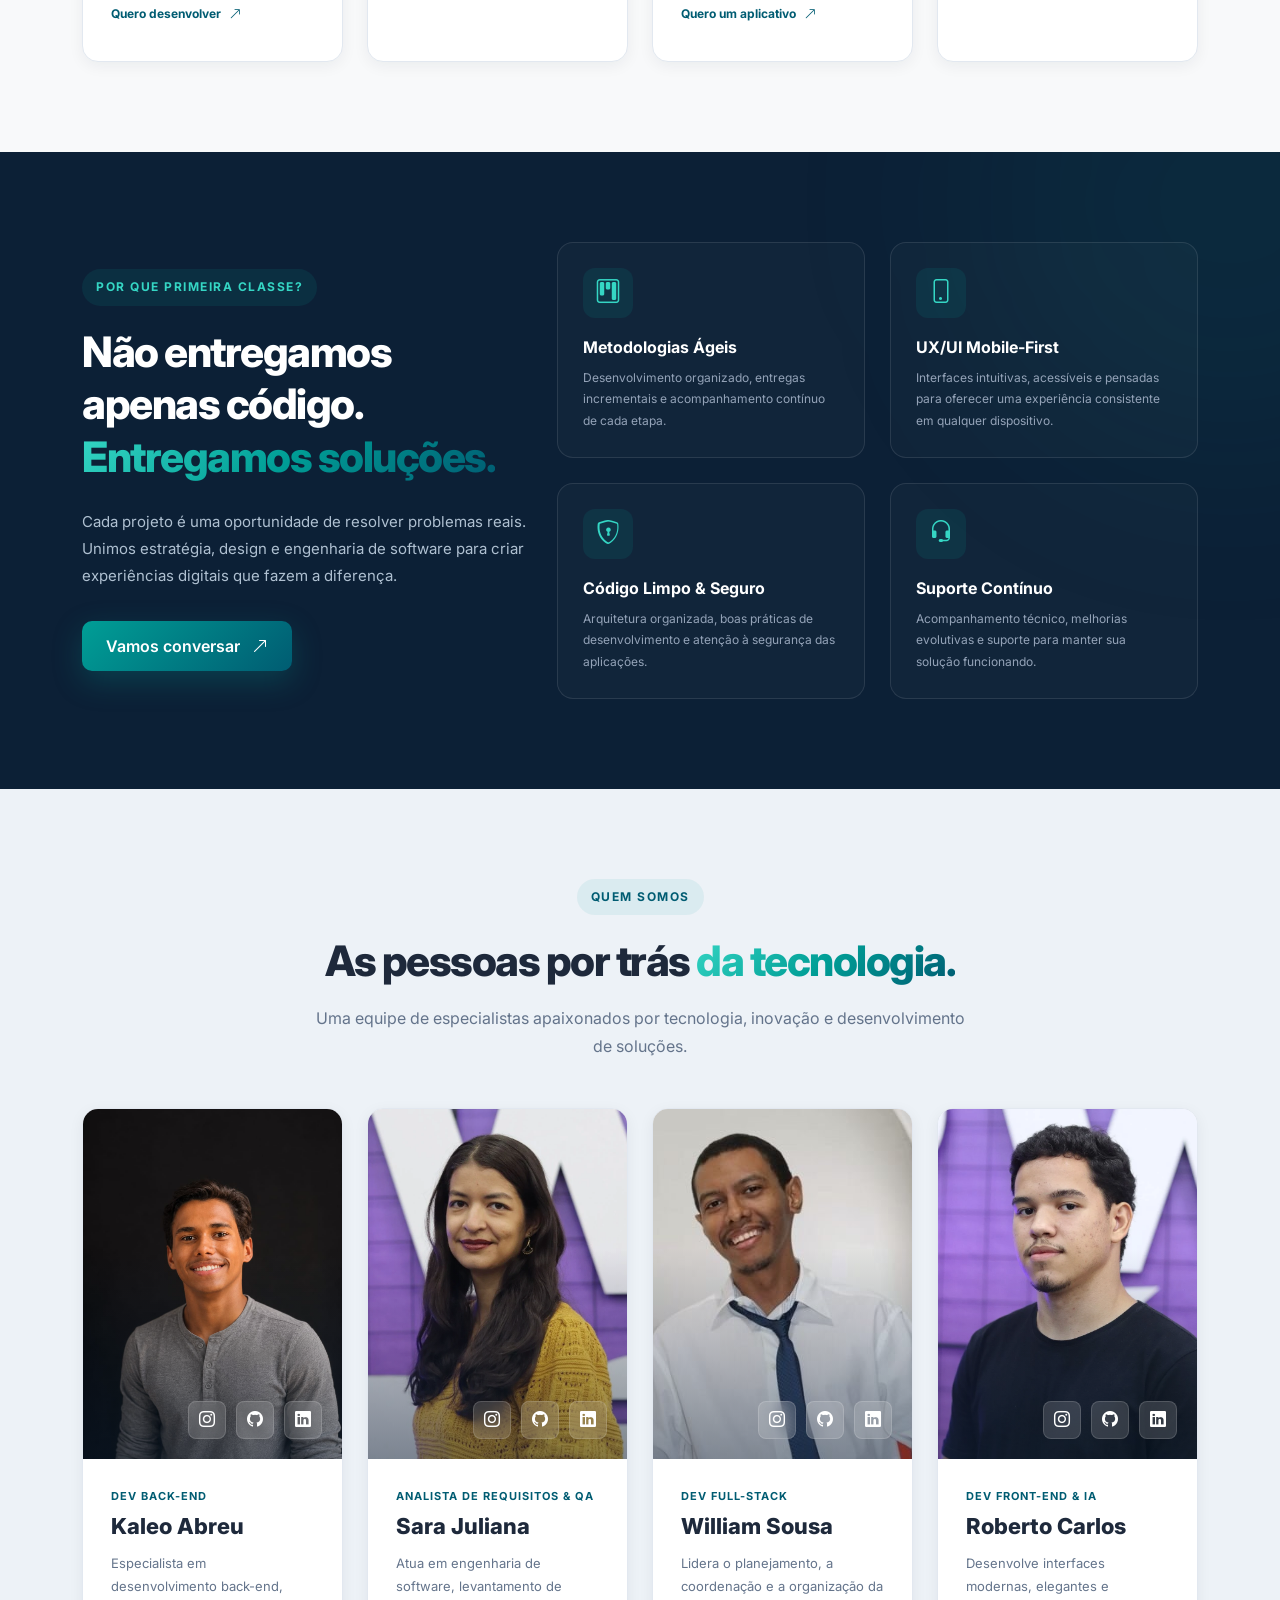
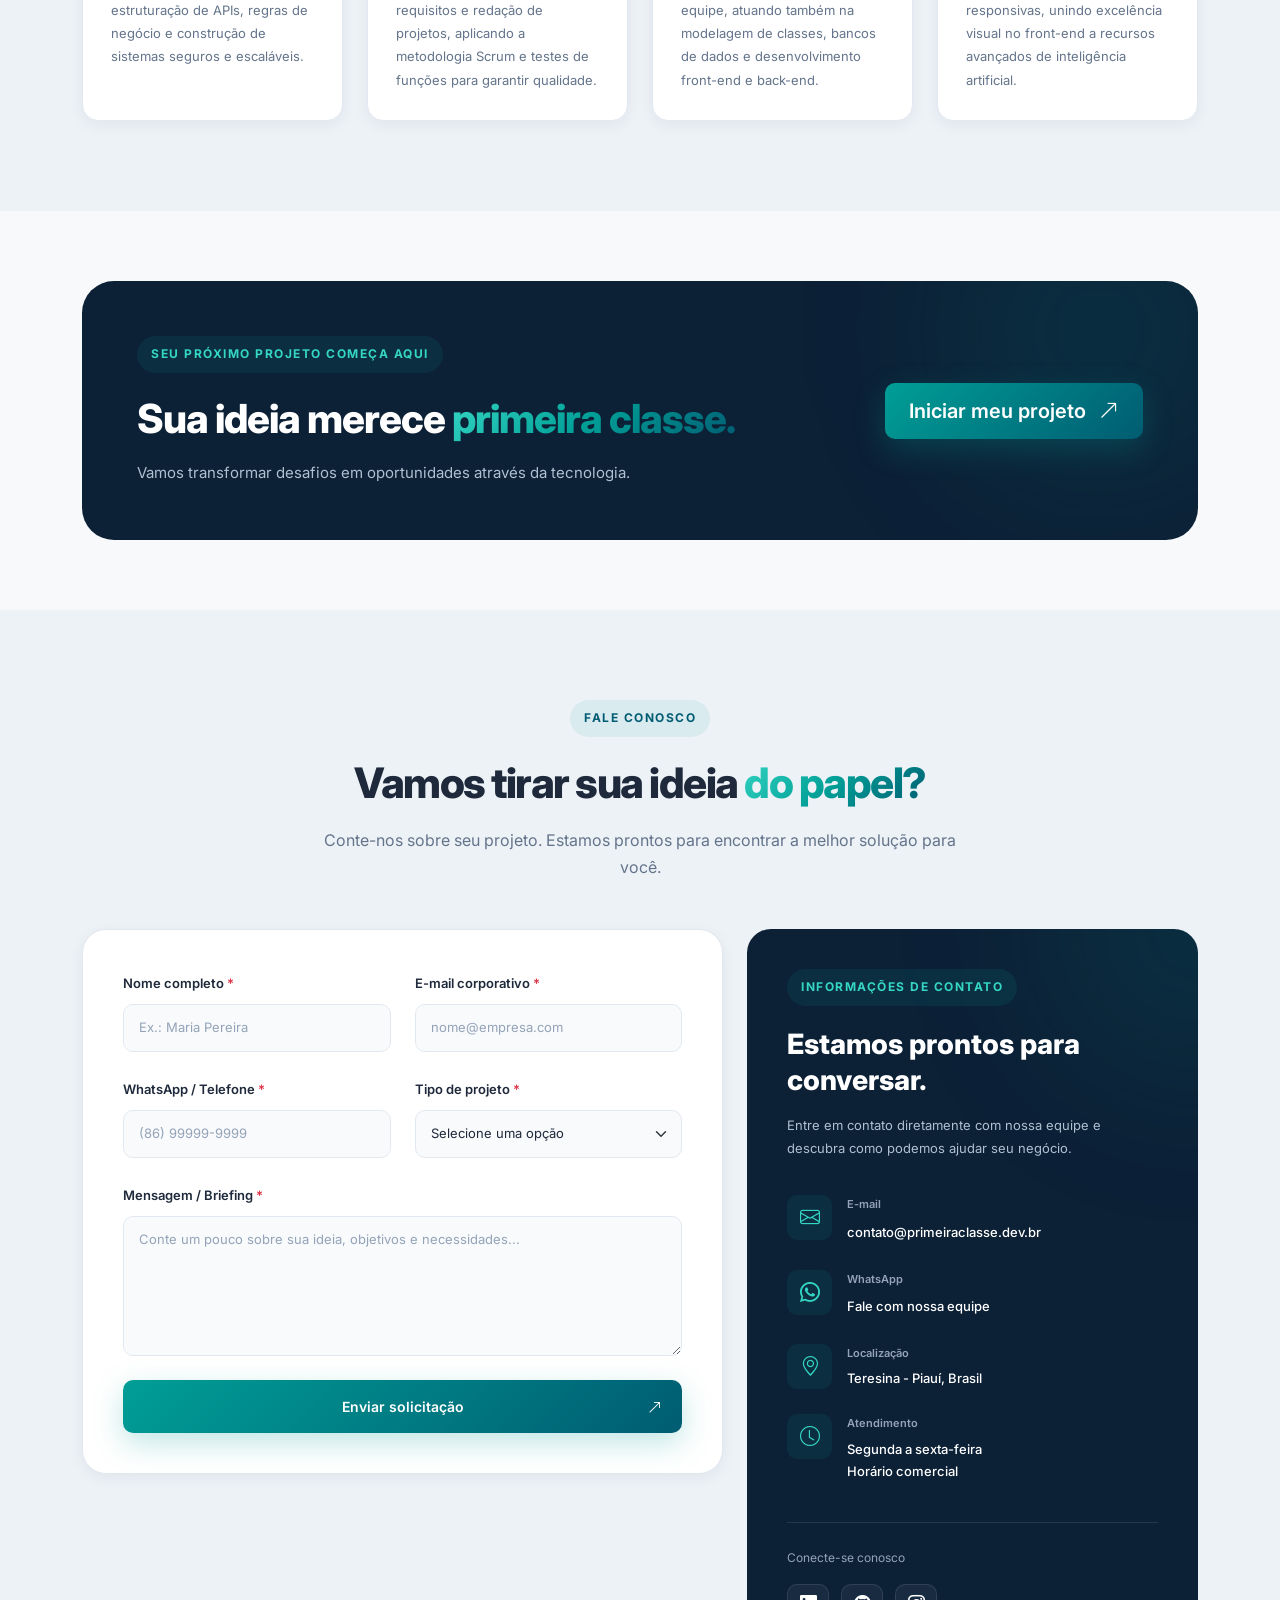
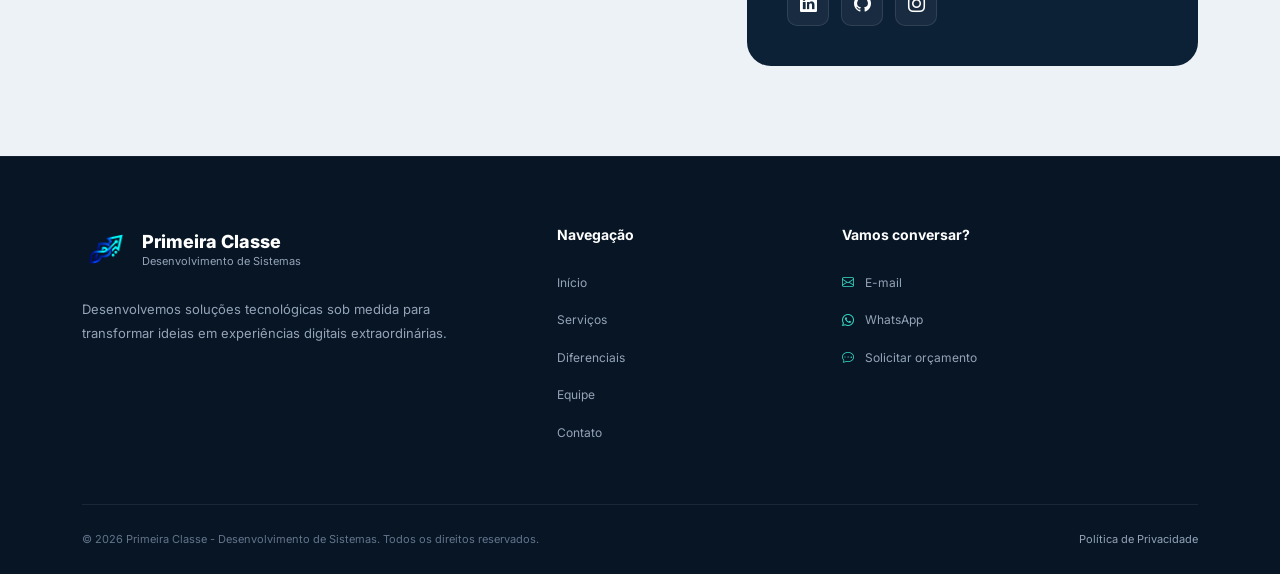
==== commit 5d612cae: "atualizando fotos de roberto e sara" ====
--- a/index.html
+++ b/index.html
@@ -809,7 +809,7 @@
 
                             <div class="team-image-wrapper">
 
-                                <img src="img/time/foto-sara.jpg" alt="Foto de Sara Juliana" class="team-image"
+                                <img src="img/time/foto_sara_juliana.webp" alt="Foto de Sara Juliana" class="team-image"
                                     loading="lazy">
 
                                 <div class="team-image-overlay"></div>
@@ -916,7 +916,7 @@
 
                             <div class="team-image-wrapper">
 
-                                <img src="img/time/foto-roberto.jpeg"
+                                <img src="img/time/foto_roberto_carlos.webp"
                                     alt="Foto de Roberto Carlos" class="team-image" loading="lazy">
 
                                 <div class="team-image-overlay"></div>
--- a/style.css
+++ b/style.css
@@ -2074,8 +2074,8 @@
     }
 
     .team-image-wrapper {
-        height: 320px;
-        height: 430px;
+        
+        height: auto;
     }
 
     .cta-section {
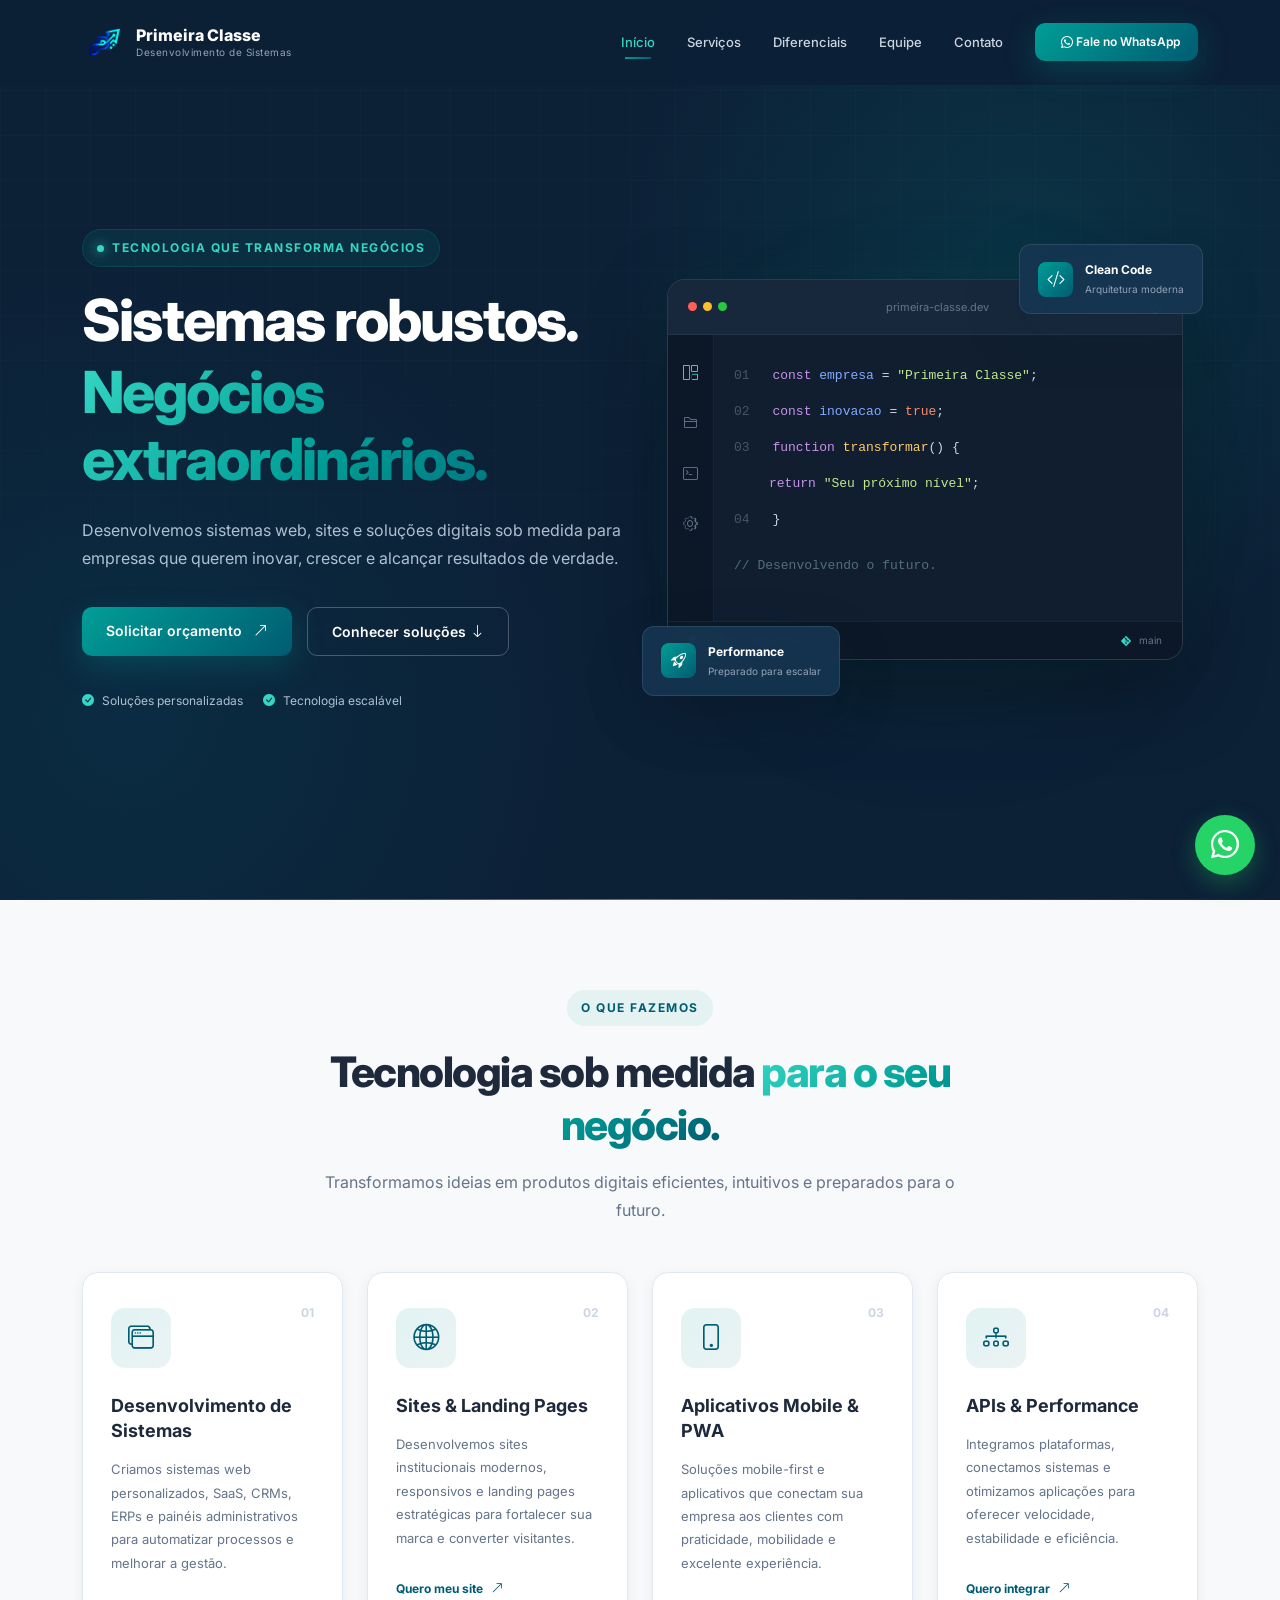
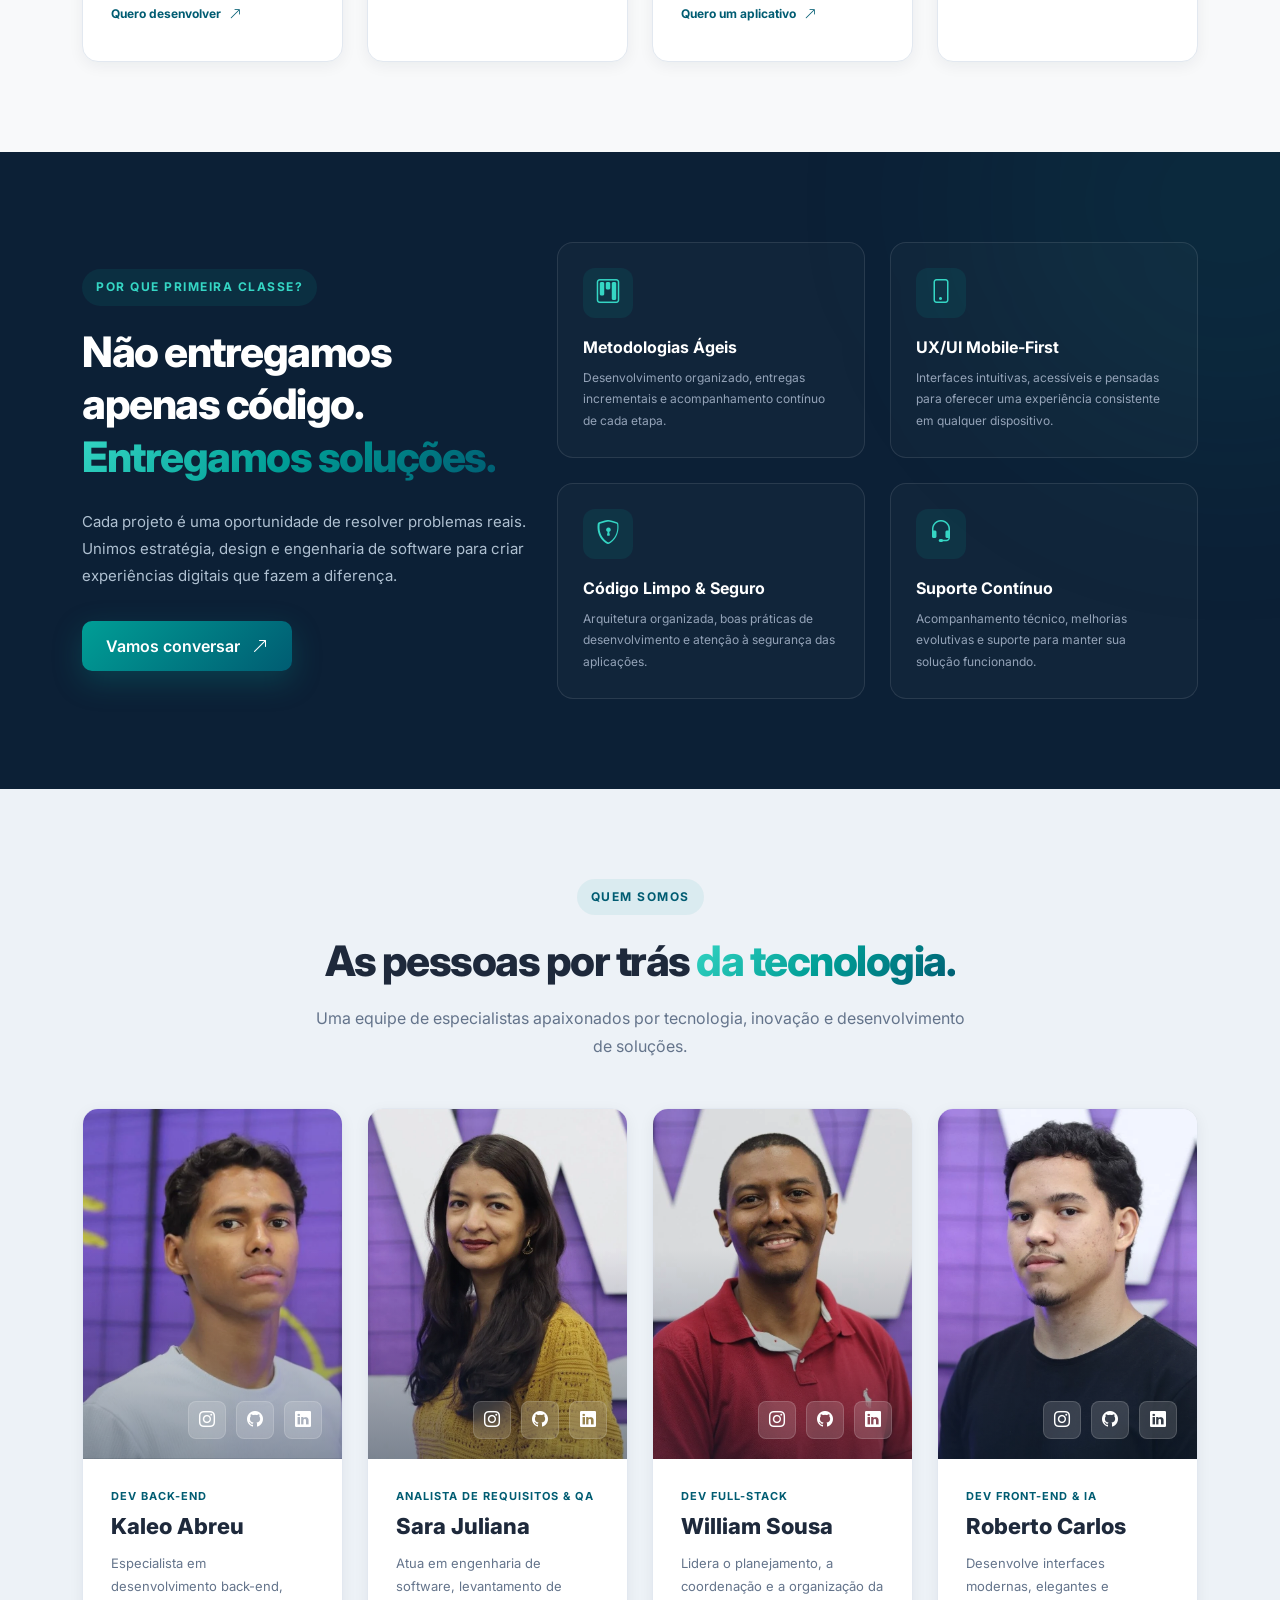
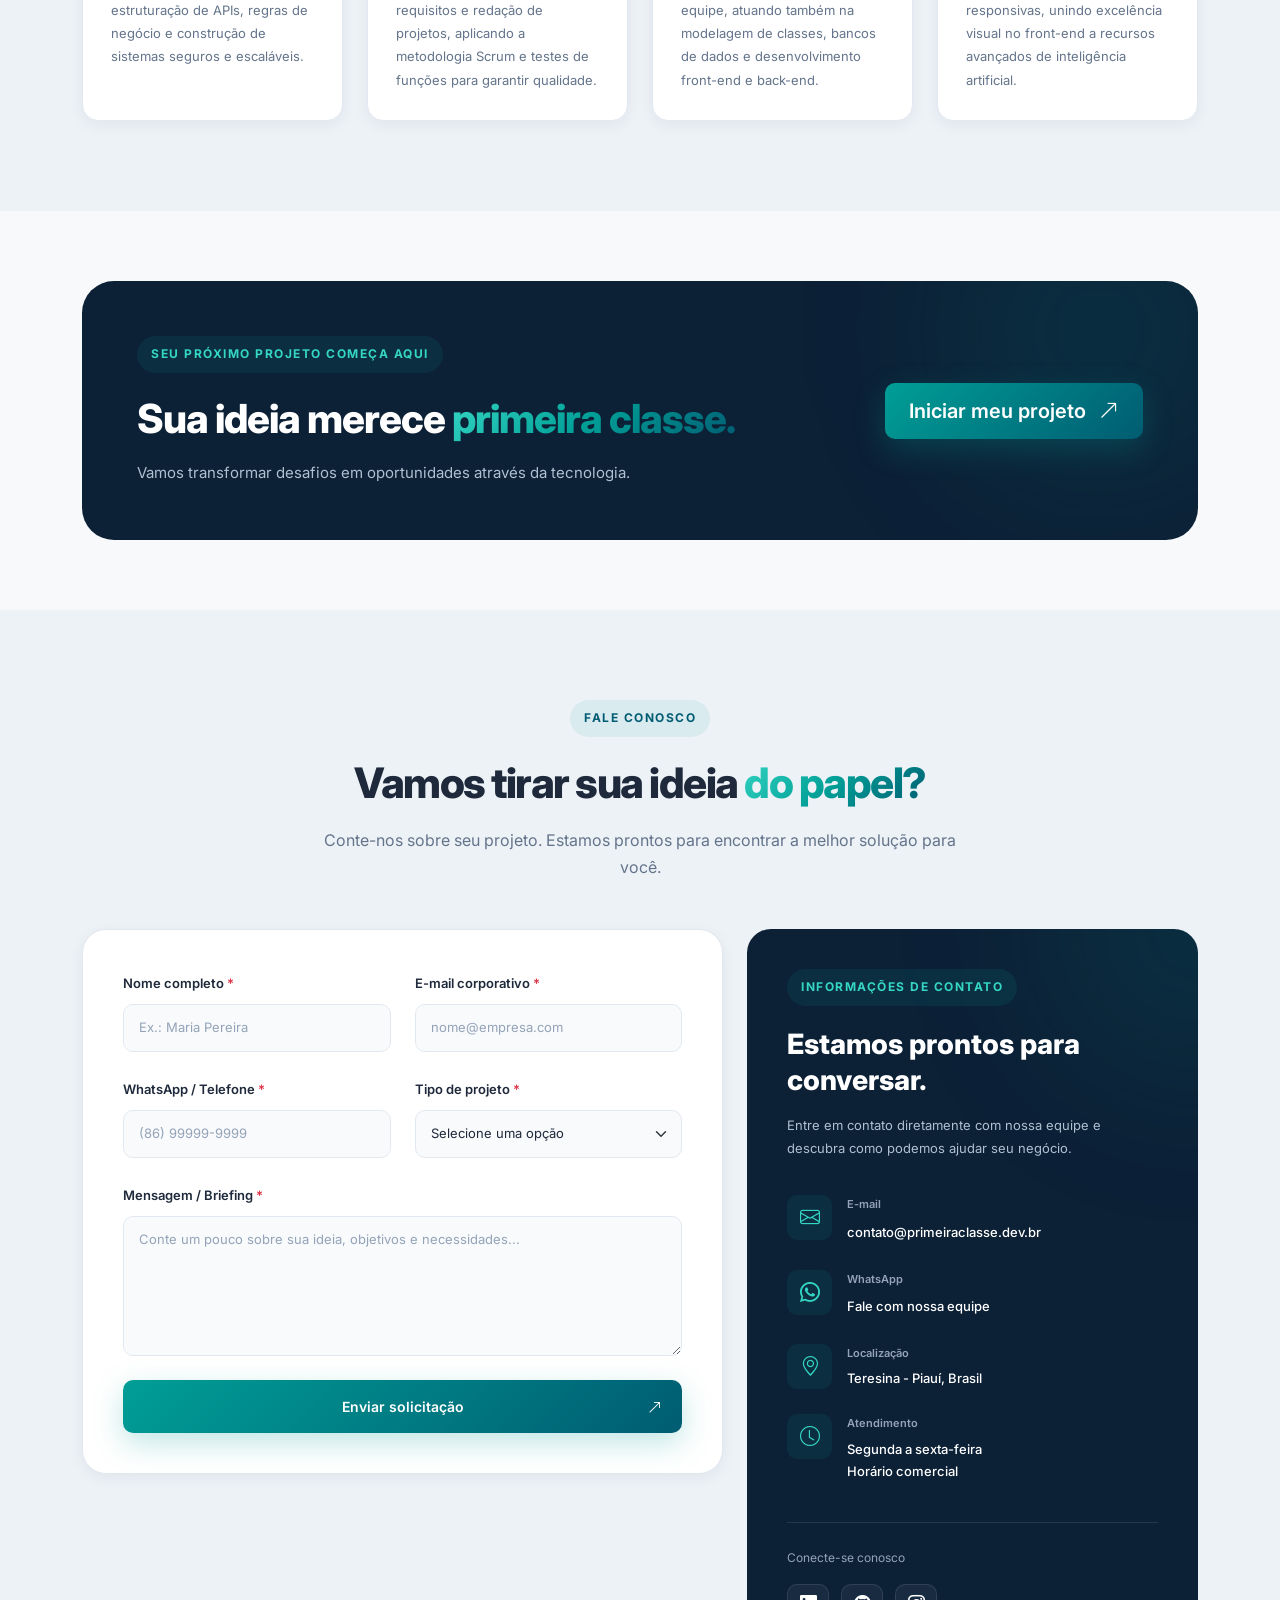
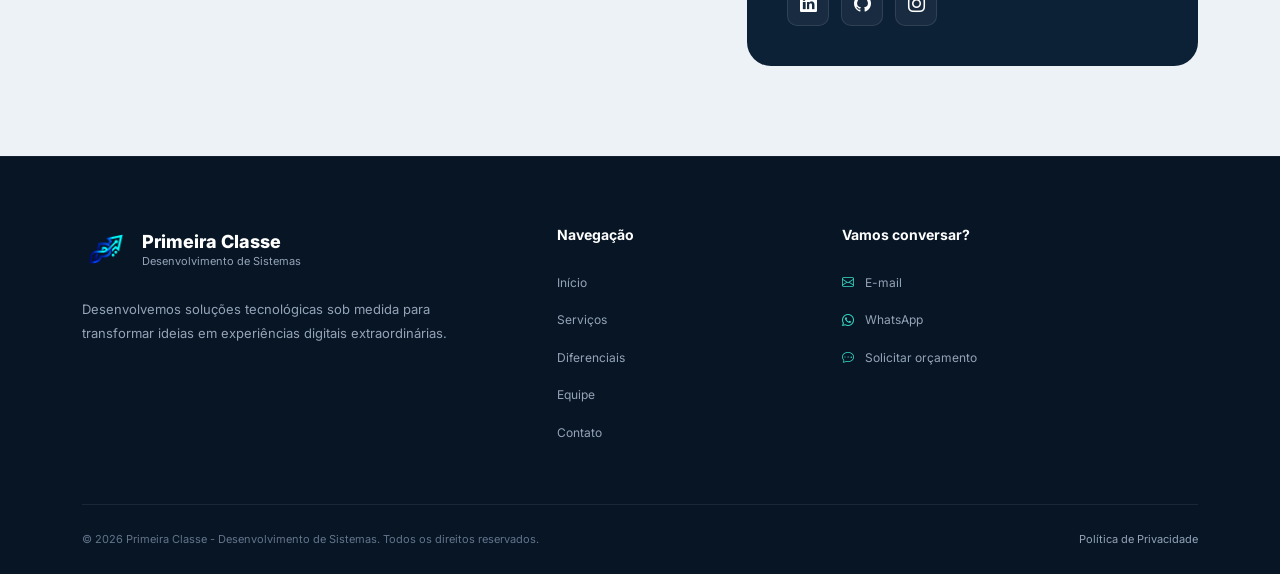
==== commit ca652be6: "atualizando fotos de kaleo e william" ====
--- a/index.html
+++ b/index.html
@@ -755,7 +755,7 @@
 
                             <div class="team-image-wrapper">
 
-                                <img src="img/time/foto-kaleo.jpeg" alt="Foto de Kaleo Abreu" class="team-image"
+                                <img src="img/time/foto_kaleo_abreu.webp" alt="Foto de Kaleo Abreu" class="team-image"
                                     loading="lazy">
 
                                 <div class="team-image-overlay"></div>
@@ -863,7 +863,7 @@
 
                             <div class="team-image-wrapper">
 
-                                <img src="img/time/foto-william.jpg" alt="Foto de William Sousa" class="team-image"
+                                <img src="img/time/foto_william_sousa.webp" alt="Foto de William Sousa" class="team-image"
                                     loading="lazy">
 
                                 <div class="team-image-overlay"></div>
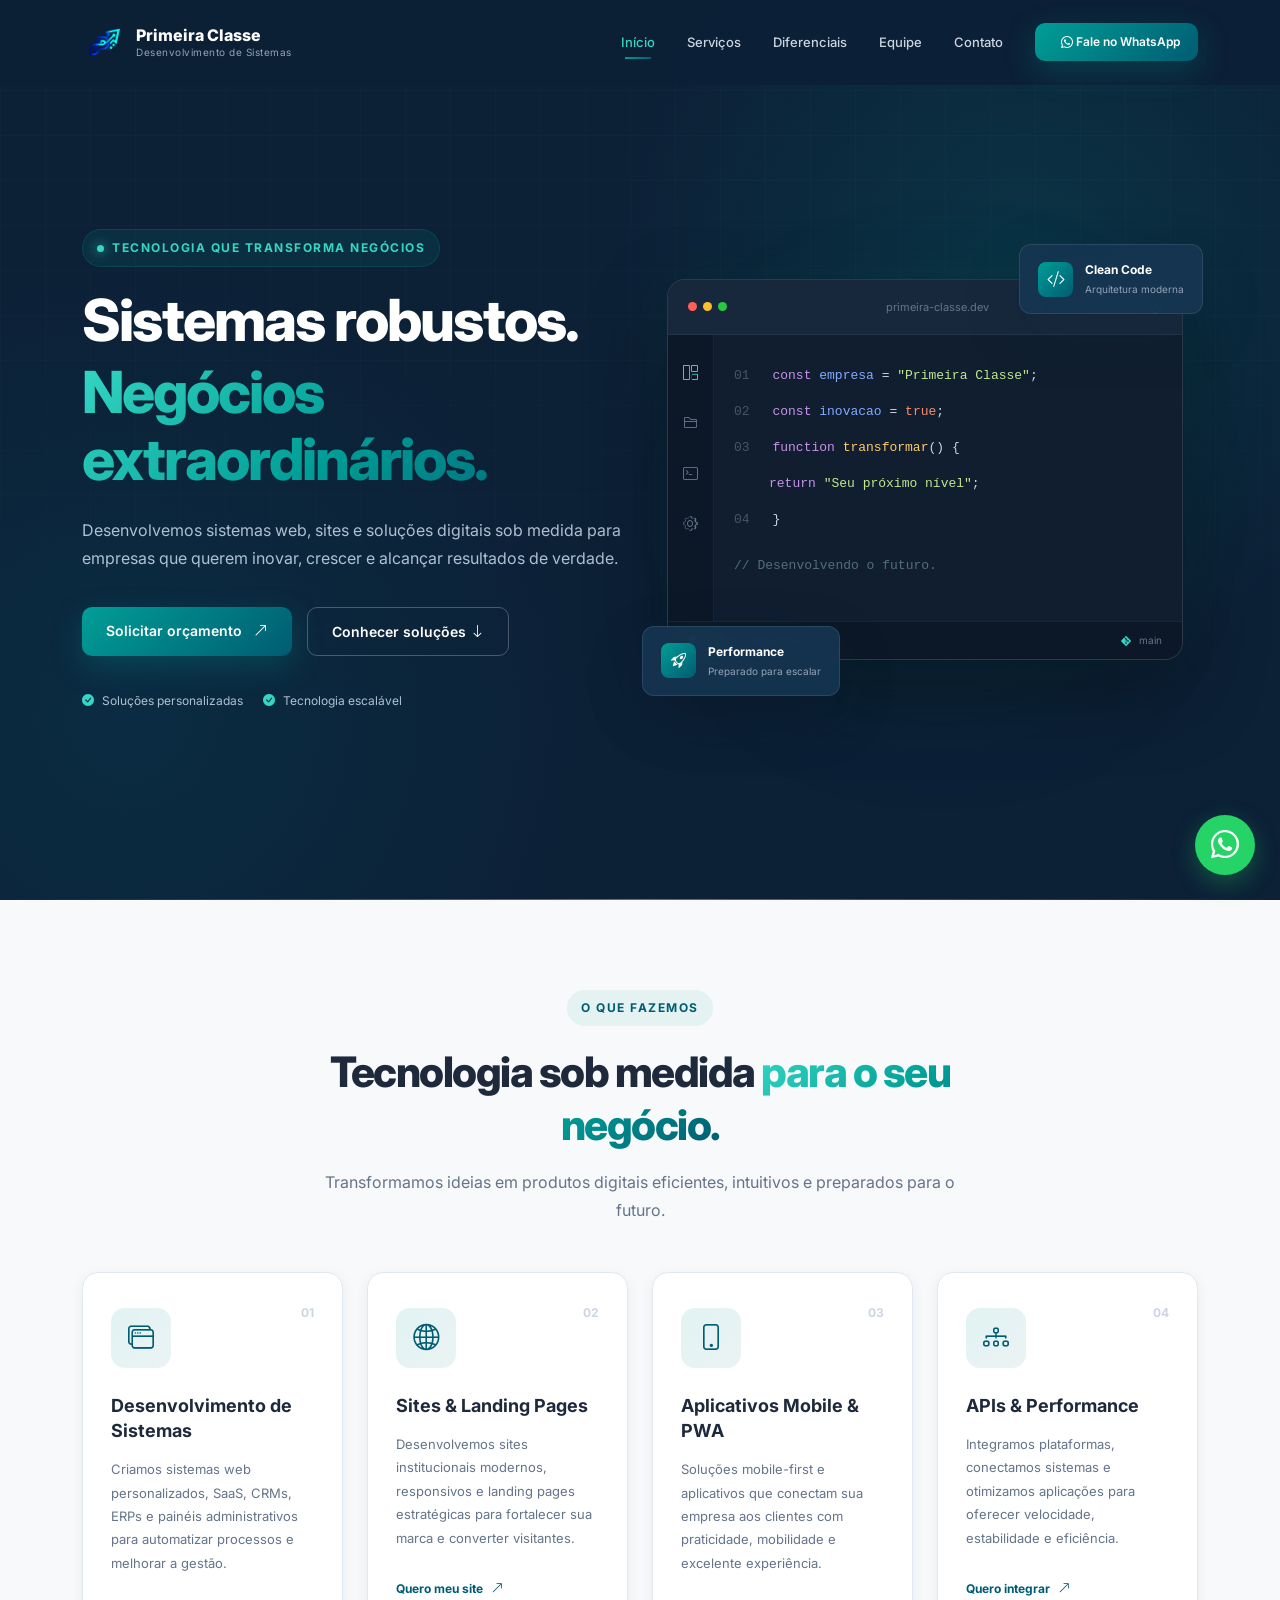
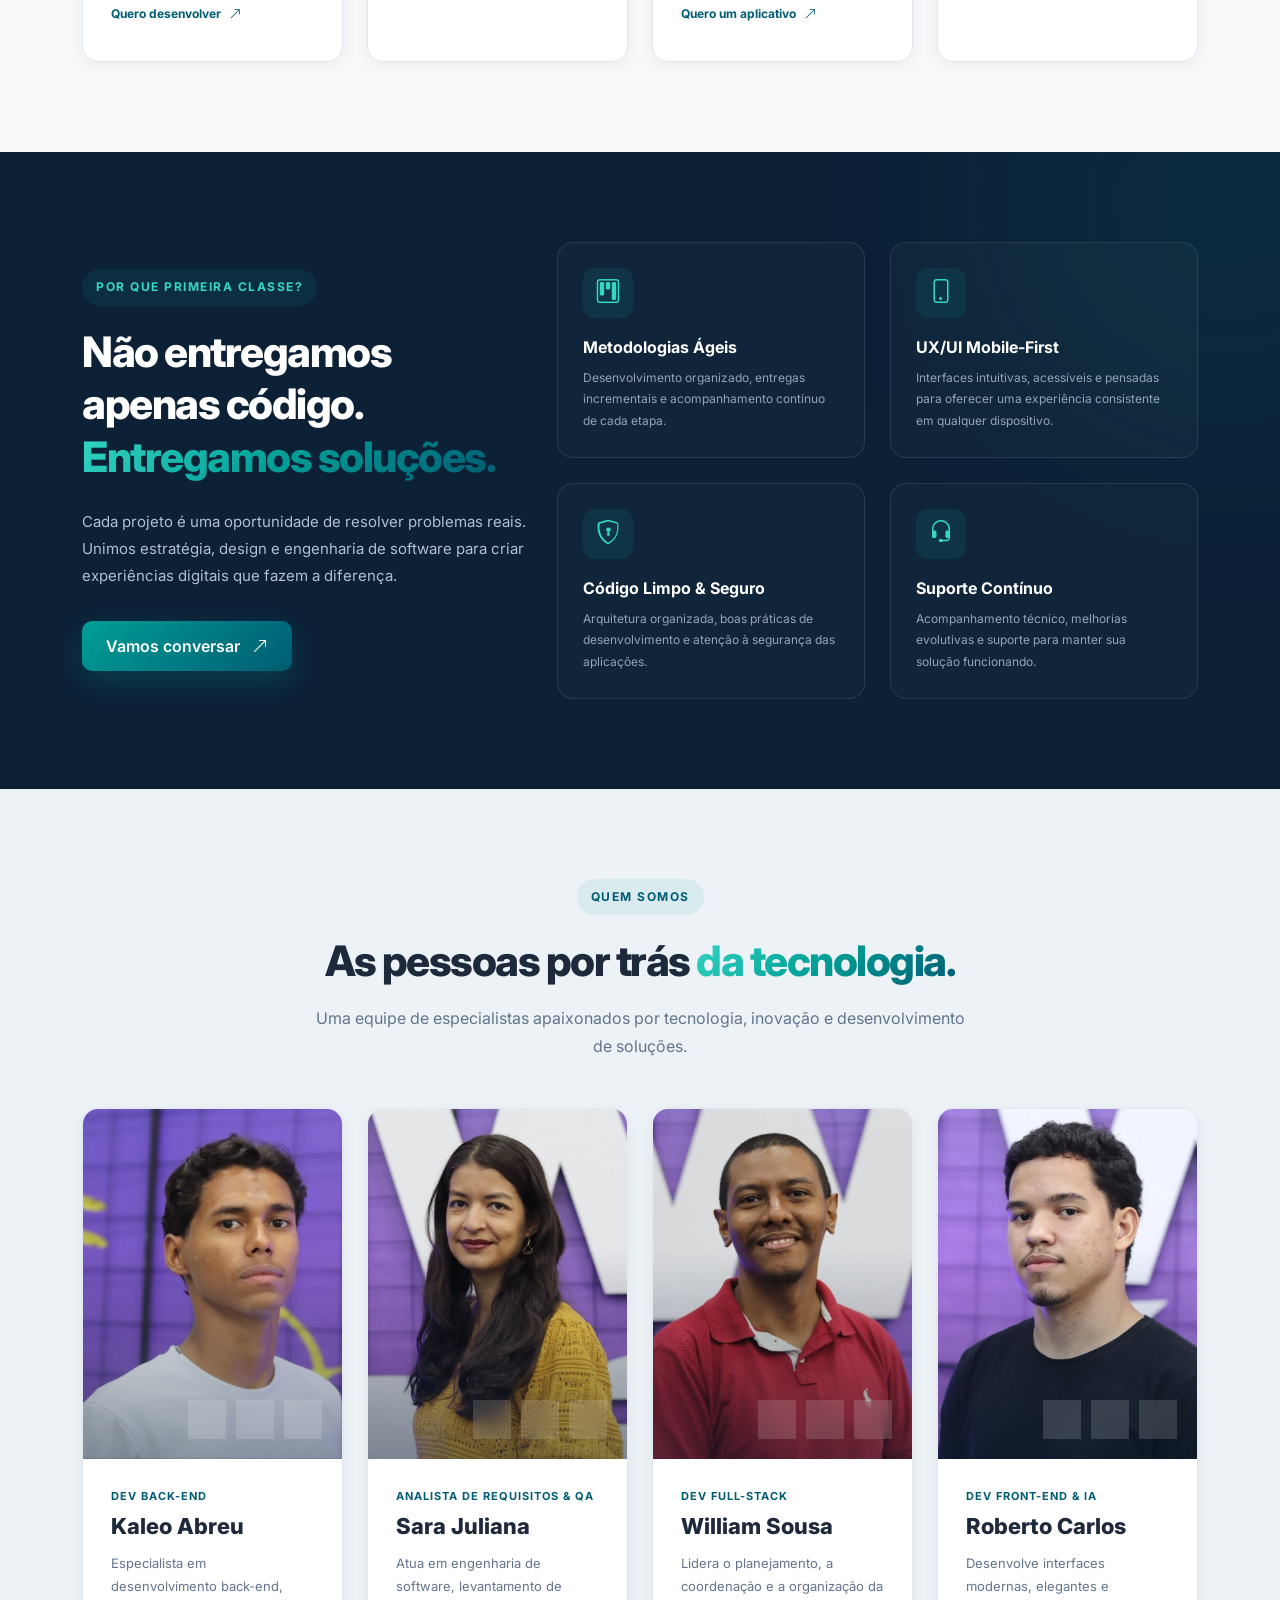
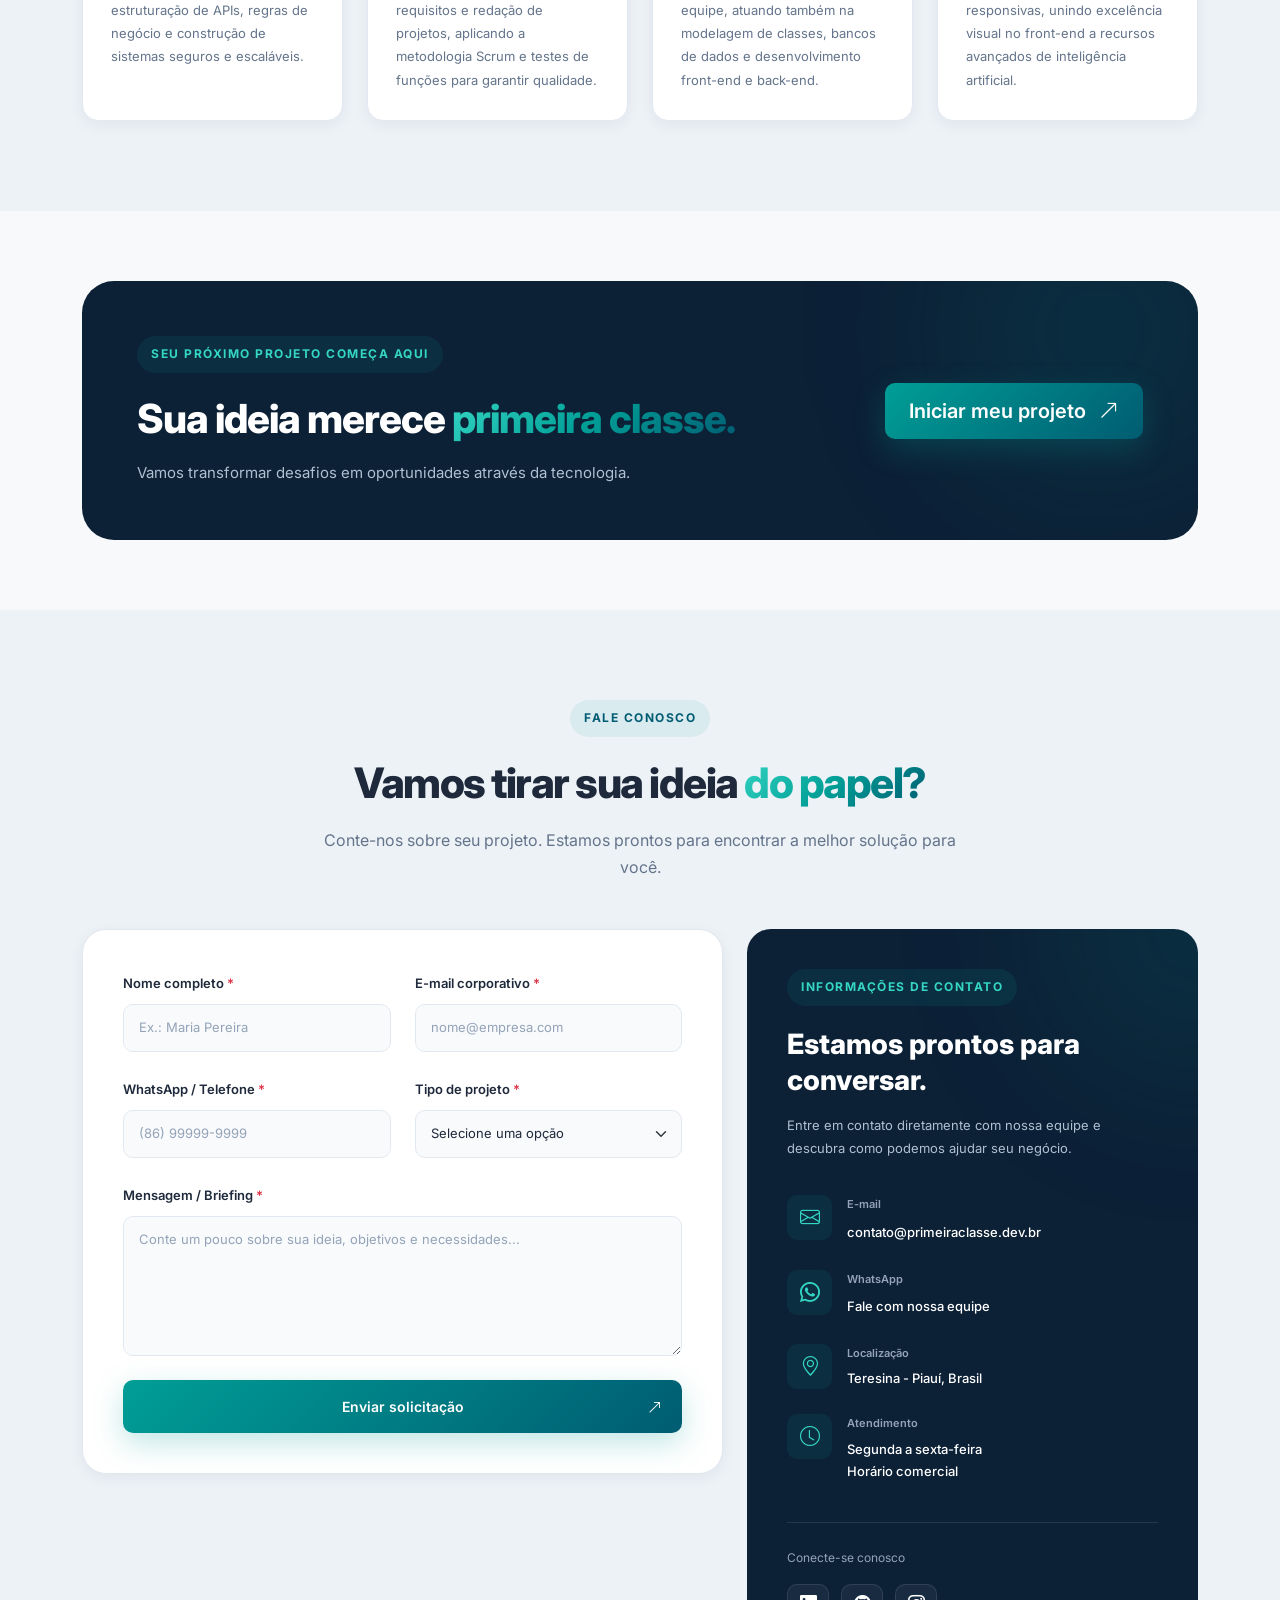
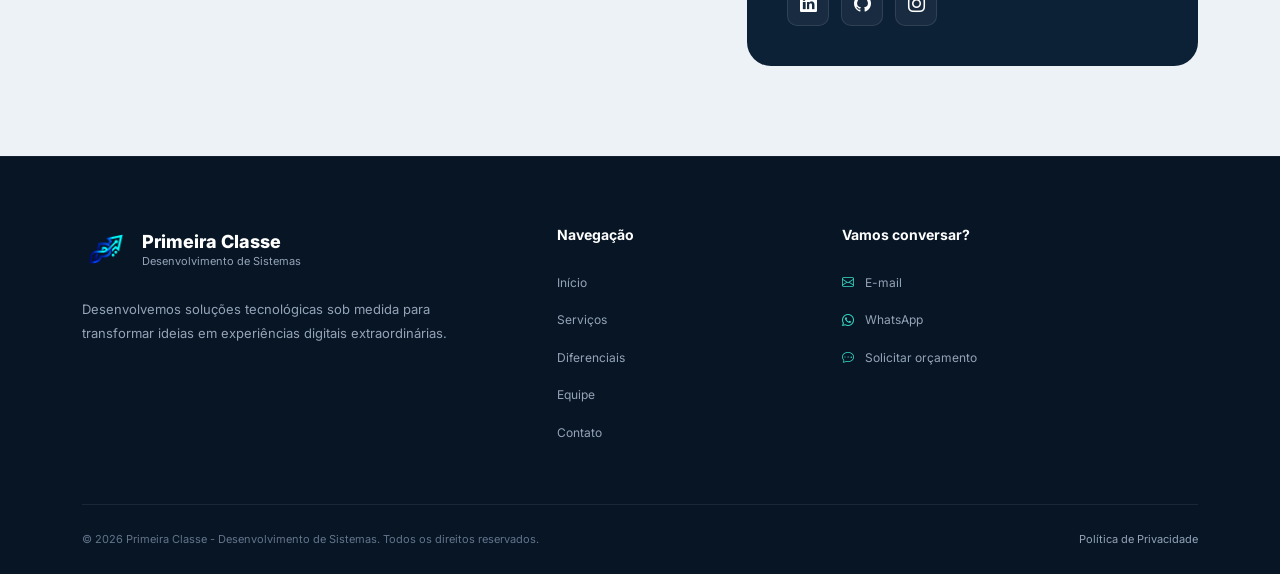
==== commit ab3ac35d: "atualizando a primeira classe" ====
--- a/index.html
+++ b/index.html
@@ -92,50 +92,64 @@
         "@type": "Country",
         "name": "Brasil"
       },
-      "founders": [
+      "founder": [
+        {
+          "@type": "Person",
+          "@id": "https://primeiraclasse.dev.br/#johny-william",
+          "name": "Johny William Pereira de Sousa",
+          "alternateName": ["William Sousa", "Johny William"],
+          "jobTitle": "Co-fundador, Jornalista & Desenvolvedor Web",
+          "url": "https://primeiraclasse.dev.br",
+          "alumniOf": [
             {
-                "@type": "Person",
-                "@id": "https://primeiraclasse.dev.br/#johny-william",
-                "name": "Johny William Pereira de Sousa",
-                "alternateName": ["William Sousa", "Johny William"],
-                "jobTitle": "Co-fundador, Jornalista & Desenvolvedor Web",
-                "worksFor": { "@id": "https://primeiraclasse.dev.br/#organization" },
-                "sameAs": [
-                "https://github.com/willianjonhy05"
-                ]
+              "@type": "CollegeOrUniversity",
+              "name": "Universidade Federal do Piauí"
             },
             {
-                "@type": "Person",
-                "@id": "https://primeiraclasse.dev.br/#sara-juliana",
-                "name": "Sara Juliana",
-                "jobTitle": "Analista de Requisitos & QA",
-                "worksFor": { "@id": "https://primeiraclasse.dev.br/#organization" },
-                "sameAs": [
-                "#"
-                ]
-            },
-            {
-                "@type": "Person",
-                "@id": "https://primeiraclasse.dev.br/#kaleo-cordeiro",
-                "name": "Kaleo Cordeiro",
-                "alternateName": ["Kaleo Abreu"],
-                "jobTitle": "Co-fundador & Desenvolvedor de Sistemas",
-                "worksFor": { "@id": "https://primeiraclasse.dev.br/#organization" },
-                "sameAs": [
-                "https://github.com/Kaleo-Abreu"
-                ]
-            },
-            {
-                "@type": "Person",
-                "@id": "https://primeiraclasse.dev.br/#roberto-carlos",
-                "name": "Roberto Carlos",
-                "jobTitle": "Co-fundador & Desenvolvedor de Sistemas",
-                "worksFor": { "@id": "https://primeiraclasse.dev.br/#organization" },
-                "sameAs": [
-                "https://github.com/Crvg07"
-                ]
+              "@type": "CollegeOrUniversity",
+              "name": "Instituto Federal do Piauí"
             }
-            ],
+          ],
+          "worksFor": { "@id": "https://primeiraclasse.dev.br/#organization" },
+          "sameAs": [
+            "https://github.com/willianjonhy05",
+            "https://www.instagram.com/euwilliamsousa/",
+            "https://www.linkedin.com/in/johny-william-326854116/"
+          ]
+        },
+        {
+          "@type": "Person",
+          "@id": "https://primeiraclasse.dev.br/#kaleo-cordeiro",
+          "name": "Kaleo Cordeiro de Abreu",
+          "alternateName": ["Kaleo Cordeiro", "Kaleo Abreu"],
+          "jobTitle": "Co-fundador & Desenvolvedor de Sistemas",
+          "worksFor": { "@id": "https://primeiraclasse.dev.br/#organization" },
+          "sameAs": [
+            "https://github.com/Kaleo-Abreu"
+          ]
+        },
+        {
+          "@type": "Person",
+          "@id": "https://primeiraclasse.dev.br/#roberto-carlos",
+          "name": "Roberto Carlos Cavalcante Lima Filho",
+          "alternateName": ["Roberto Carlos"],
+          "jobTitle": "Co-fundador & Desenvolvedor de Sistemas",
+          "worksFor": { "@id": "https://primeiraclasse.dev.br/#organization" },
+          "sameAs": [
+            "https://github.com/Crvg07"
+          ]
+        }
+      ],
+      "member": [
+        {
+          "@type": "Person",
+          "@id": "https://primeiraclasse.dev.br/#sara-juliana",
+          "name": "Sara Juliana Lima Ferreira",
+          "alternateName": ["Sara Juliana"],
+          "jobTitle": "Analista de Requisitos & QA",
+          "worksFor": { "@id": "https://primeiraclasse.dev.br/#organization" }
+        }
+      ],
       "knowsAbout": [
         "Desenvolvimento Web",
         "Sistemas Online Sob Medida",
@@ -143,9 +157,6 @@
         "Desenvolvimento de APIs",
         "Aplicações Mobile",
         "Arquitetura de Software"
-      ],
-      "sameAs": [
-        "https://github.com/willianjonhy05"
       ]
     },
     {
@@ -161,6 +172,7 @@
     },
     {
       "@type": "Service",
+      "@id": "https://primeiraclasse.dev.br/#service",
       "serviceType": "Desenvolvimento de Sistemas Web e Software Sob Medida",
       "provider": {
         "@id": "https://primeiraclasse.dev.br/#organization"
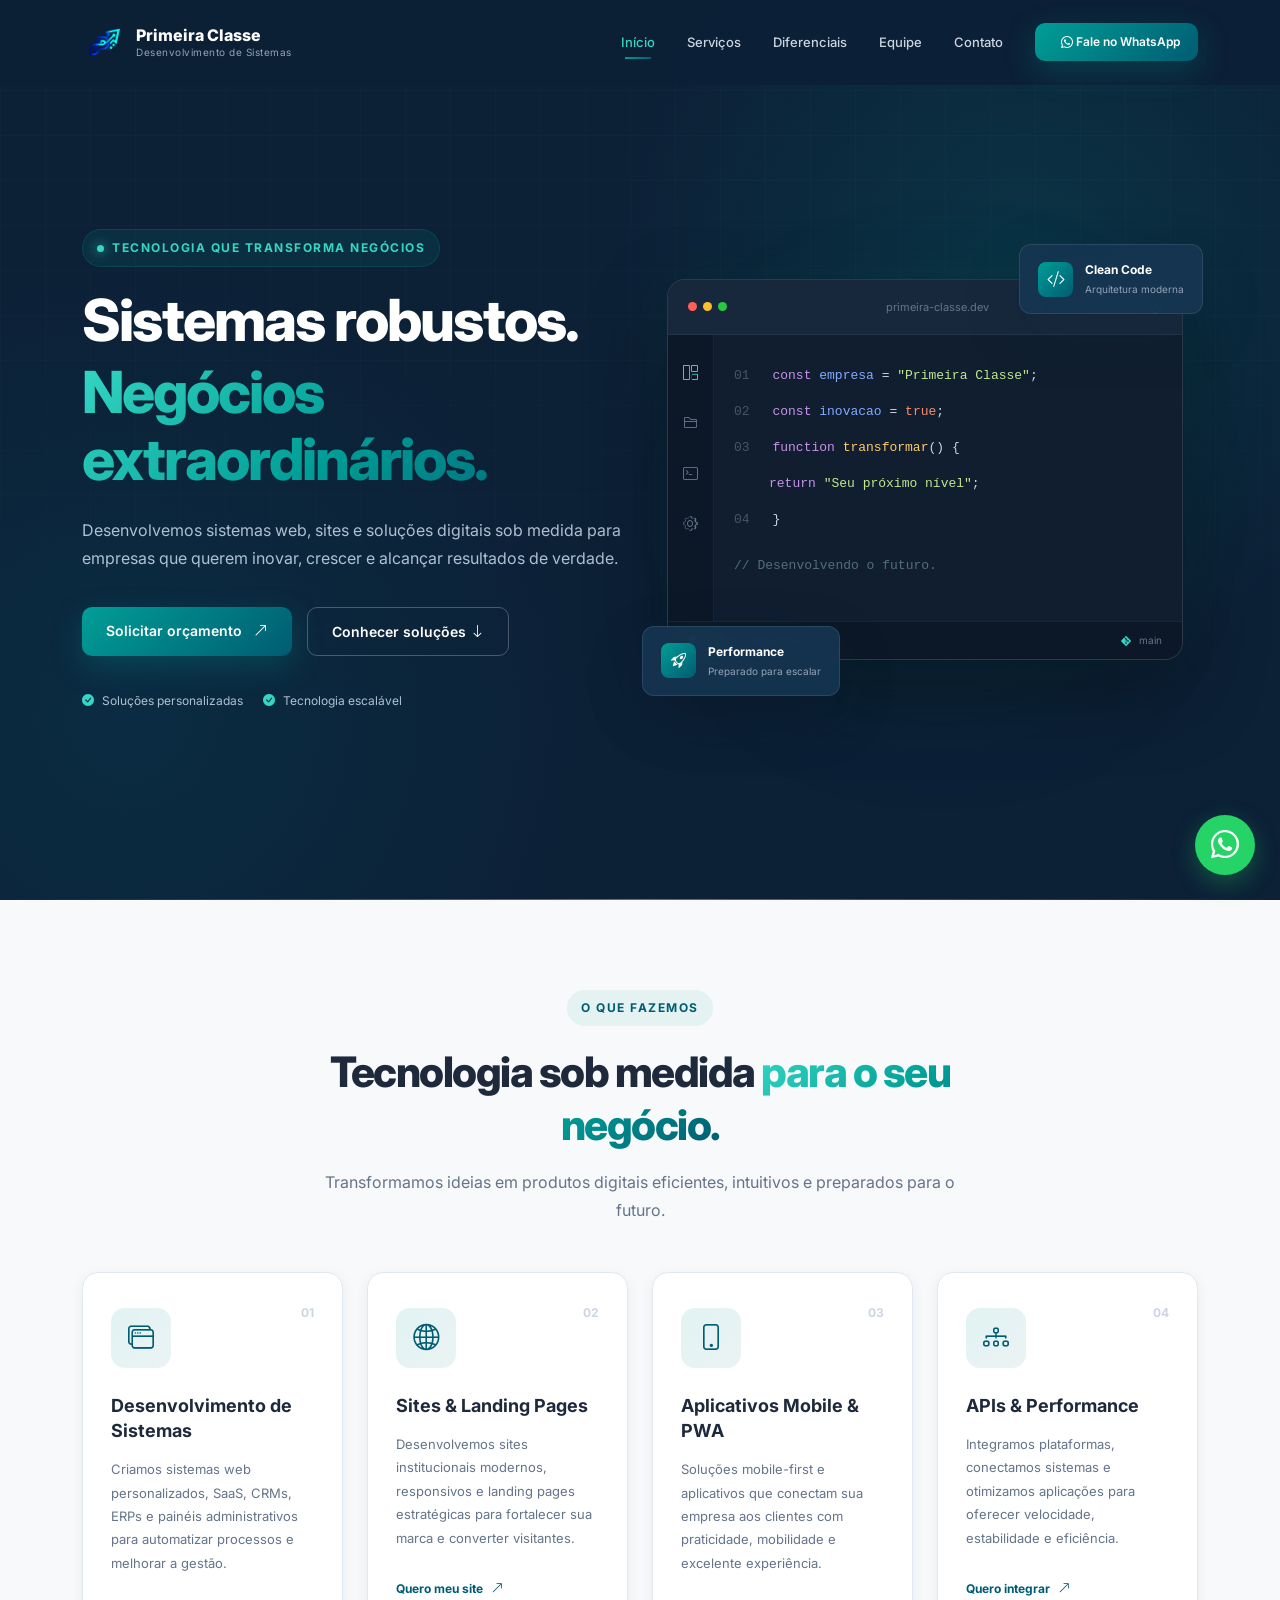
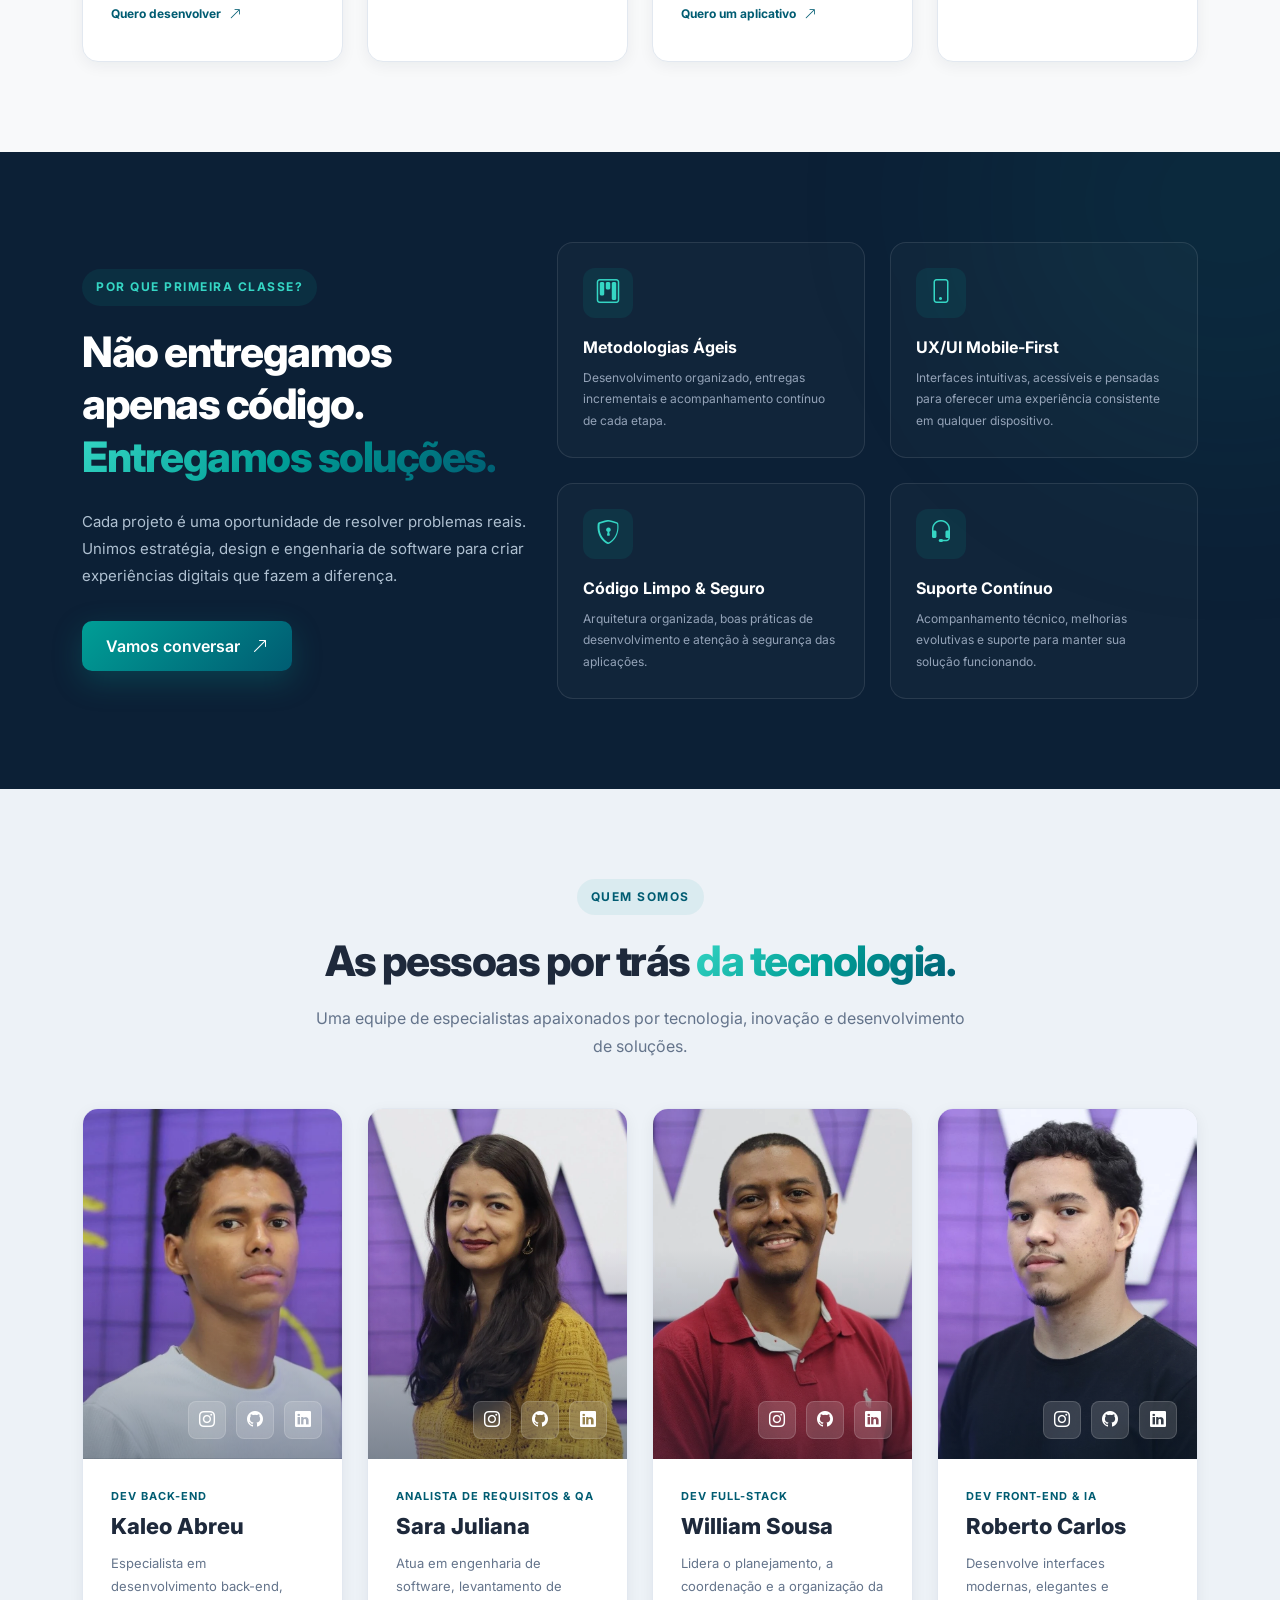
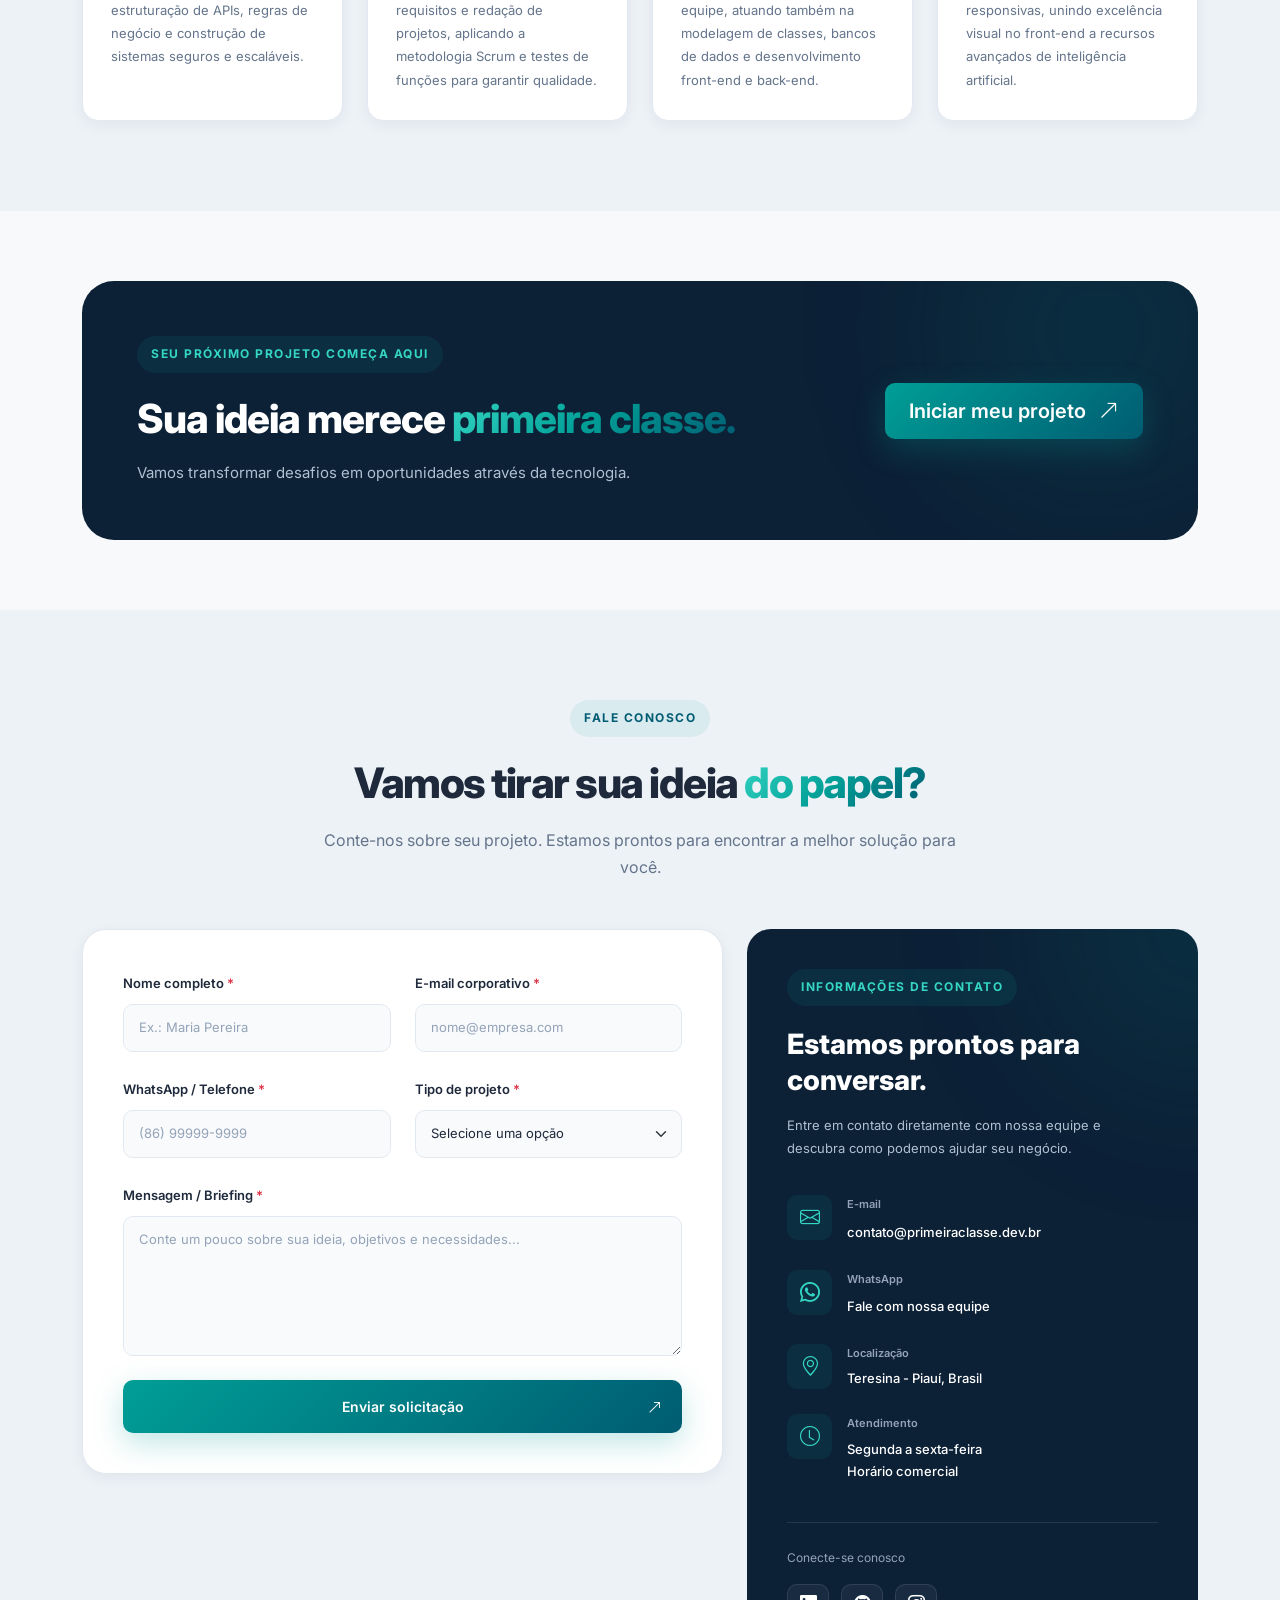
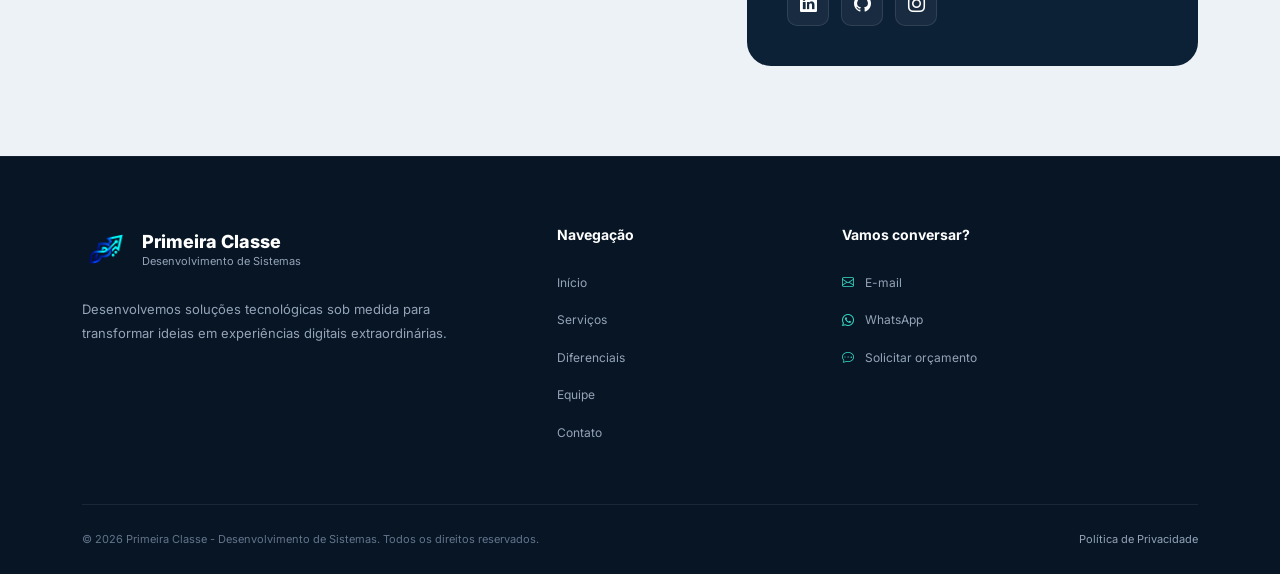
==== commit 4efc7ac6: "search console" ====
--- a/index.html
+++ b/index.html
@@ -2,6 +2,12 @@
 <html lang="pt-BR">
 
 <head>
+    <script async src="https://www.googletagmanager.com/gtm.js?id=GTM-TLBF3N2T"></script>
+<script>
+  window.dataLayer = window.dataLayer || [];
+  function gtag(){dataLayer.push(arguments);}
+  gtag('js', new Date());
+</script>
     <meta charset="UTF-8">
     <meta name="viewport" content="width=device-width, initial-scale=1.0">
 
